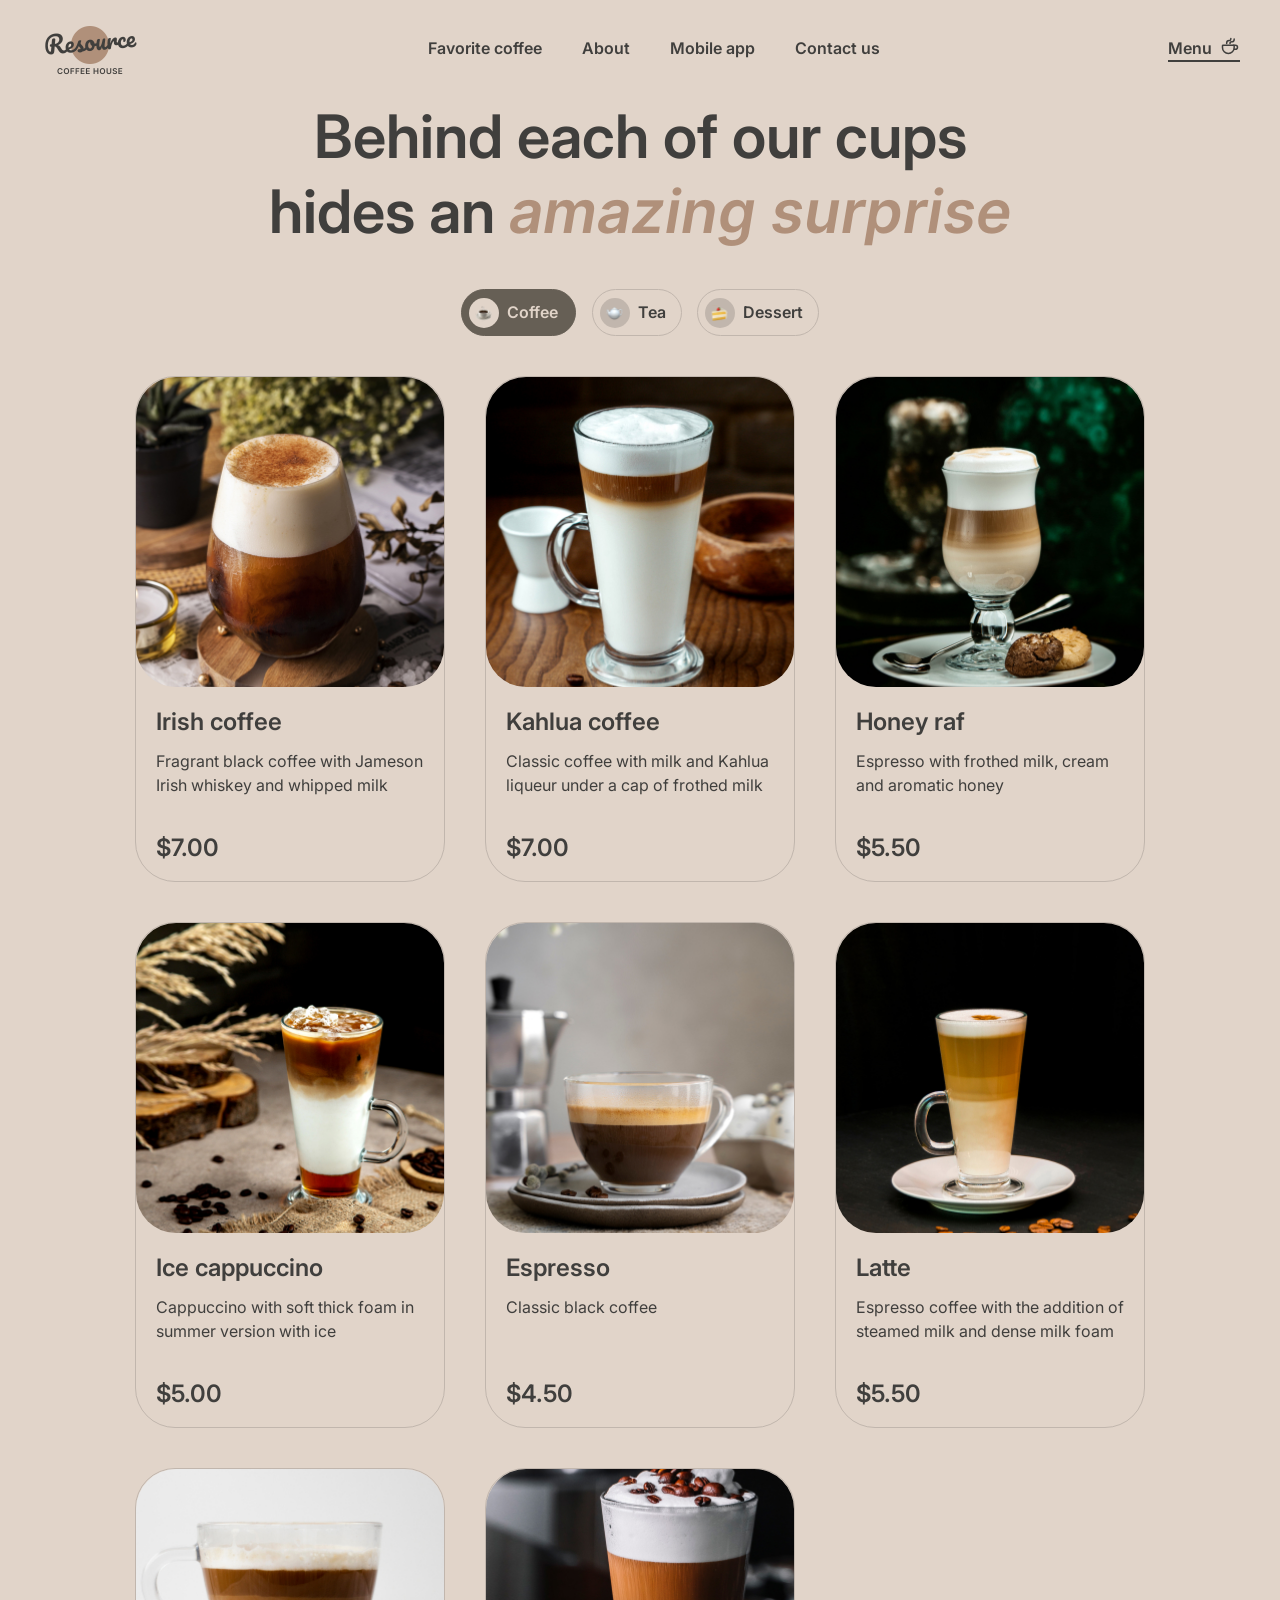
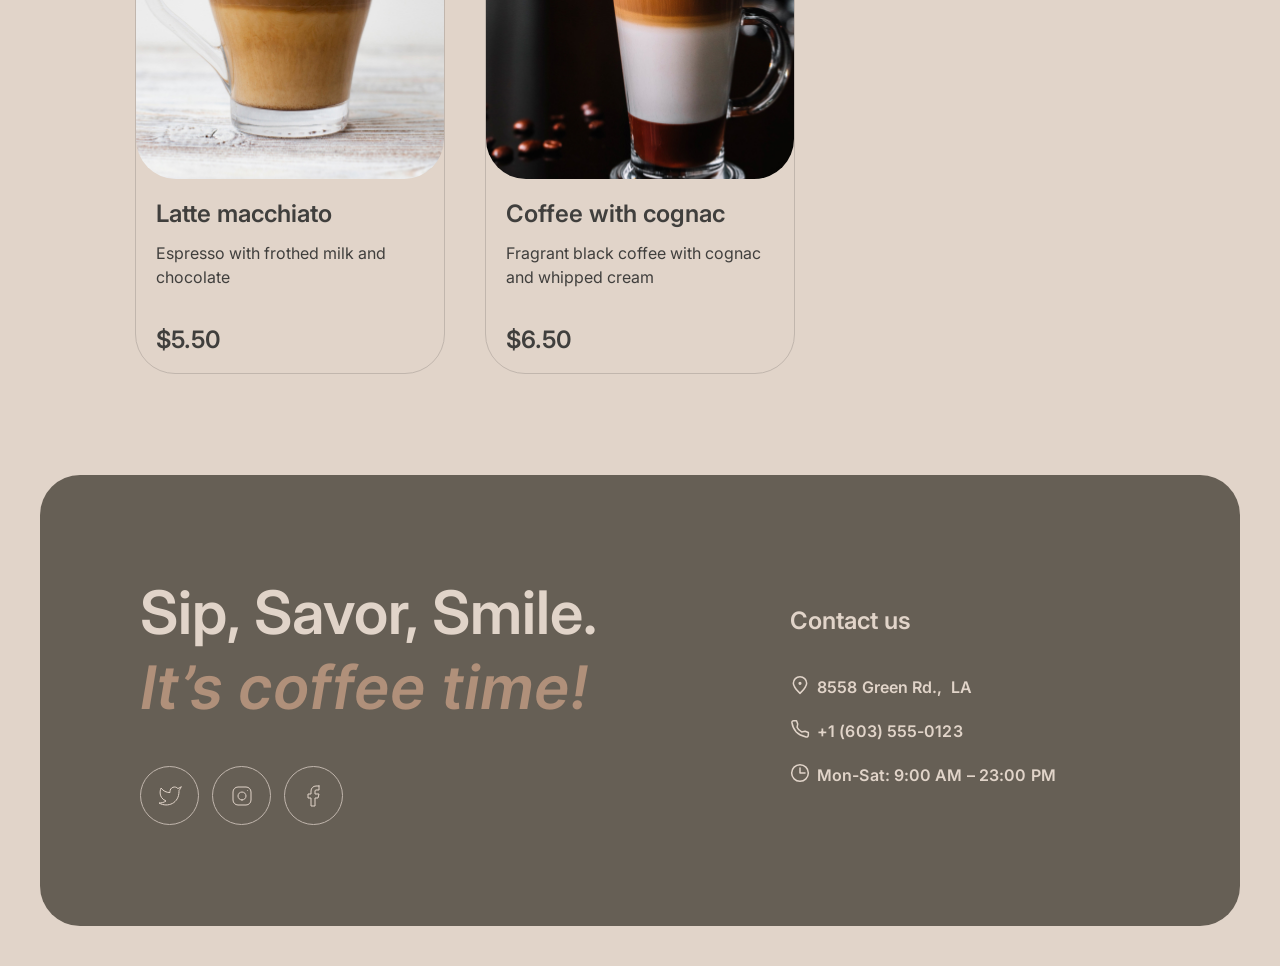
==== menu.html @ d4bdc52c "feat: product categories and modal js html and css" ====
<!DOCTYPE html>
<html lang="en">

<head>
    <meta charset="UTF-8">
    <meta name="viewport" content="width=device-width, initial-scale=1.0">
    <meta name="description" content="Browse our menu and find your favorite coffee drink!">
    <meta name="author" content="Xelen">
    <meta name="author" content="Kate">
    <title>Coffee House Menu</title>
    <link rel="stylesheet" href="css/style.css">
    <link rel="stylesheet" href="css/burger.css">
    <link rel="stylesheet" href="css/responsive.css">
	<link rel="stylesheet" href="css/modal.css">
    <link rel="stylesheet" href="css/normalize.css">
    <link rel="preconnect" href="https://fonts.googleapis.com">
    <link rel="preconnect" href="https://fonts.gstatic.com" crossorigin>
    <link href="https://fonts.googleapis.com/css2?family=Inter:wght@400;600&display=swap" rel="stylesheet">
    <link rel="icon" type="image/x-icon" href="img/favicon.ico">
</head>

<body id="menu-page">
    <div class="body-wrapper">
        <header>
            <div class="inner">
                <div id="logo" class=""><a href="index.html"><img src="img/logo.png" alt="Logo Coffee House"></a>
                </div>
                <div id="top-menu" class="">
                    <ul>
                        <li class="top-link"><a class="menu-btn" href="index.html#favorite-coffee">Favorite coffee</a>
                        </li>
                        <li class="top-link"><a class="menu-btn" href="index.html#about">About</a></li>
                        <li class="top-link"><a class="menu-btn" href="index.html#mobile-app">Mobile app</a></li>
                        <li class="top-link"><a class="menu-btn" href="#contacts">Contact us</a></li>
                    </ul>
                </div>
                <div class="menu-burger">
                    <div class="burger-btn">
                        <span></span>
                        <span></span>
                    </div>
                </div>
                <div id="menu-link" class="cofee-cup-text"><span class="menu-btn"><span
                            class="cup-text">Menu</span><span class="coffe-icon dmenu"><svg width="20" height="20"
                                viewBox="0 0 20 20" fill="none" xmlns="http://www.w3.org/2000/svg">
                                <path
                                    d="M14.167 9.76667V11.6667C14.167 14.8883 11.5553 17.5 8.33366 17.5C5.112 17.5 2.50033 14.8883 2.50033 11.6667V9.76667C2.50033 9.4353 2.76896 9.16667 3.10033 9.16667H13.567C13.8984 9.16667 14.167 9.4353 14.167 9.76667Z"
                                    stroke="#403F3D" stroke-width="1.5" stroke-linecap="round"
                                    stroke-linejoin="round" />
                                <path
                                    d="M10.0003 7.50008C10.0003 6.66675 10.5956 5.83341 11.786 5.83341V5.83341C13.101 5.83341 14.167 4.76743 14.167 3.45246V2.91675"
                                    stroke="#403F3D" stroke-width="1.5" stroke-linecap="round"
                                    stroke-linejoin="round" />
                                <path
                                    d="M6.66634 7.5V7.08333C6.66634 5.70262 7.78563 4.58333 9.16634 4.58333V4.58333C10.0868 4.58333 10.833 3.83714 10.833 2.91667V2.5"
                                    stroke="#403F3D" stroke-width="1.5" stroke-linecap="round"
                                    stroke-linejoin="round" />
                                <path
                                    d="M13.333 9.16675H15.4163C16.5669 9.16675 17.4997 10.0995 17.4997 11.2501C17.4997 12.4007 16.5669 13.3334 15.4163 13.3334H14.1663"
                                    stroke="#403F3D" stroke-width="1.5" stroke-linecap="round"
                                    stroke-linejoin="round" />
                            </svg></span><span class="coffe-icon mobmenu"><svg width="41" height="40"
                                viewBox="0 0 41 40" fill="none" xmlns="http://www.w3.org/2000/svg">
                                <path
                                    d="M28.8333 18.9333V25C28.8333 30.5228 24.3561 35 18.8332 35H15.4999C9.97707 35 5.49992 30.5228 5.49992 25V18.9333C5.49992 18.602 5.76855 18.3333 6.09992 18.3333H28.2333C28.5646 18.3333 28.8333 18.602 28.8333 18.9333Z"
                                    stroke="#403F3D" stroke-width="2" stroke-linecap="round" stroke-linejoin="round" />
                                <path
                                    d="M20.4999 15C20.4999 13.3334 21.6904 11.6667 24.0713 11.6667C24.5919 11.6667 25.2136 11.6667 25.8333 11.6667C27.4901 11.6667 28.8333 10.3236 28.8333 8.66671V5.83337"
                                    stroke="#403F3D" stroke-width="2" stroke-linecap="round" stroke-linejoin="round" />
                                <path
                                    d="M13.8334 15V12.1667C13.8334 10.5098 15.1766 9.16667 16.8334 9.16667H20.1667C21.2713 9.16667 22.1667 8.27124 22.1667 7.16667V5"
                                    stroke="#403F3D" stroke-width="2" stroke-linecap="round" stroke-linejoin="round" />
                                <path
                                    d="M27.1667 18.3334H31.3334C33.6346 18.3334 35.5001 20.1989 35.5001 22.5C35.5001 24.8012 33.6346 26.6667 31.3334 26.6667H28.8334"
                                    stroke="#403F3D" stroke-width="2" stroke-linecap="round" stroke-linejoin="round" />
                            </svg>
                        </span></span>
                </div>
            </div>
        </header>
        <main id="menu">
            <h1 class="menu-title">The Best Coffee in our Coffee Shop</h1>

            <h2 class="mobile">Behind each of our cups hides an <span class="accent">amazing surprise</span></h2>
            <div class="tabs-container">
                <ul class="menu-tabs">
                    <li class="tab coffe-tab active"><i></i>Coffee</li>
                    <li class="tab tea-tab btn"><i></i>Tea</li>
                    <li class="tab dessert-tab btn"><i></i>Dessert</li>
                </ul>
                <div class="products">
                    <div class="menu-block menu-block-coffee">
                    </div>
                    <div class="menu-block menu-block-tea">
                    </div>
                    <div class="menu-block menu-block-dessert">
                    </div>
                </div>

            </div>

        </main>
        <footer id="contacts">
            <div class="blocks">
                <h2 class="mobile">Sip, Savor, Smile. <span class="accent">It’s coffee time!</span></h2>
                <div class="social">
                    <ul>
                        <li class="twitter"><a href="" class="btn"><svg width="24" height="24" viewBox="0 0 24 24"
                                    fill="none" xmlns="http://www.w3.org/2000/svg">
                                    <path
                                        d="M23 3.01006C23 3.01006 20.9821 4.20217 19.86 4.54006C19.2577 3.84757 18.4573 3.35675 17.567 3.13398C16.6767 2.91122 15.7395 2.96725 14.8821 3.29451C14.0247 3.62177 13.2884 4.20446 12.773 4.96377C12.2575 5.72309 11.9877 6.62239 12 7.54006V8.54006C10.2426 8.58562 8.50127 8.19587 6.93101 7.4055C5.36074 6.61513 4.01032 5.44869 3 4.01006C3 4.01006 -1 13.0101 8 17.0101C5.94053 18.408 3.48716 19.109 1 19.0101C10 24.0101 21 19.0101 21 7.51006C20.9991 7.23151 20.9723 6.95365 20.92 6.68006C21.9406 5.67355 23 3.01006 23 3.01006Z"
                                        stroke="#E1D4C9" stroke-linecap="round" stroke-linejoin="round" />
                                </svg></a></li>
                        <li class="instagram"><a href="" class="btn"><svg width="24" height="24" viewBox="0 0 24 24"
                                    fill="none" xmlns="http://www.w3.org/2000/svg">
                                    <path
                                        d="M12 16C14.2091 16 16 14.2091 16 12C16 9.79086 14.2091 8 12 8C9.79086 8 8 9.79086 8 12C8 14.2091 9.79086 16 12 16Z"
                                        stroke="#E1D4C9" stroke-linecap="round" stroke-linejoin="round" />
                                    <path
                                        d="M3 16V8C3 5.23858 5.23858 3 8 3H16C18.7614 3 21 5.23858 21 8V16C21 18.7614 18.7614 21 16 21H8C5.23858 21 3 18.7614 3 16Z"
                                        stroke="#E1D4C9" />
                                    <path d="M17.5 6.51L17.51 6.49889" stroke="#E1D4C9" stroke-linecap="round"
                                        stroke-linejoin="round" />
                                </svg></a></li>
                        <li class="facebook"><a href="" class="btn"><svg width="24" height="24" viewBox="0 0 24 24"
                                    fill="none" xmlns="http://www.w3.org/2000/svg">
                                    <path
                                        d="M17 2H14C12.6739 2 11.4021 2.52678 10.4645 3.46447C9.52678 4.40215 9 5.67392 9 7V10H6V14H9V22H13V14H16L17 10H13V7C13 6.73478 13.1054 6.48043 13.2929 6.29289C13.4804 6.10536 13.7348 6 14 6H17V2Z"
                                        stroke="#E1D4C9" stroke-linecap="round" stroke-linejoin="round" />
                                </svg></a>
                        </li>
                    </ul>
                </div>
            </div>
            <div class="blocks">
                <div class="footer-contacts">
                    <h3>Contact us</h3>
                    <ul>
                        <li class="address link"><a href="https://maps.app.goo.gl/d4SdjFxcouyznKxZ7" target="_blank"
                                class="sliding-line"><svg width="20" height="20" viewBox="0 0 20 20" fill="none"
                                    xmlns="http://www.w3.org/2000/svg">
                                    <path
                                        d="M16.6663 8.33329C16.6663 12.0152 9.99967 18.3333 9.99967 18.3333C9.99967 18.3333 3.33301 12.0152 3.33301 8.33329C3.33301 4.65139 6.31778 1.66663 9.99967 1.66663C13.6816 1.66663 16.6663 4.65139 16.6663 8.33329Z"
                                        stroke="#E1D4C9" stroke-width="1.5" />
                                    <path
                                        d="M10.0003 9.16667C10.4606 9.16667 10.8337 8.79357 10.8337 8.33333C10.8337 7.8731 10.4606 7.5 10.0003 7.5C9.54009 7.5 9.16699 7.8731 9.16699 8.33333C9.16699 8.79357 9.54009 9.16667 10.0003 9.16667Z"
                                        fill="#E1D4C9" stroke="#E1D4C9" stroke-width="1.5" stroke-linecap="round"
                                        stroke-linejoin="round" />
                                </svg>8558 Green Rd., &nbsp;LA</a></li>
                        <li class="phone link"><a href="tel:+16035550123" class="sliding-line"><svg width="20"
                                    height="20" viewBox="0 0 20 20" fill="none" xmlns="http://www.w3.org/2000/svg">
                                    <path
                                        d="M15.0984 12.2516L11.6665 12.9166C9.34845 11.7531 7.91654 10.4166 7.08321 8.33329L7.72483 4.89154L6.51197 1.66663L3.72946 1.66663C2.60191 1.66663 1.71466 2.59958 1.90108 3.71161C2.29888 6.08454 3.37231 10.0391 6.24987 12.9166C9.27338 15.9401 13.5661 17.3318 16.1378 17.9288C17.299 18.1983 18.3332 17.2908 18.3332 16.0988L18.3332 13.4843L15.0984 12.2516Z"
                                        stroke="#E1D4C9" stroke-width="1.5" stroke-linecap="round"
                                        stroke-linejoin="round" />
                                </svg>+1 (603)
                                555-0123</a></li>
                        <li class="hours"><svg width="20" height="20" viewBox="0 0 20 20" fill="none"
                                xmlns="http://www.w3.org/2000/svg">
                                <g clip-path="url(#clip0_217_1736)">
                                    <path d="M10 5L10 10L15 10" stroke="#E1D4C9" stroke-width="1.5"
                                        stroke-linecap="round" stroke-linejoin="round" />
                                    <path
                                        d="M10.0003 18.3333C14.6027 18.3333 18.3337 14.6023 18.3337 9.99996C18.3337 5.39759 14.6027 1.66663 10.0003 1.66663C5.39795 1.66663 1.66699 5.39759 1.66699 9.99996C1.66699 14.6023 5.39795 18.3333 10.0003 18.3333Z"
                                        stroke="#E1D4C9" stroke-width="1.5" stroke-linecap="round"
                                        stroke-linejoin="round" />
                                </g>
                                <defs>
                                    <clipPath id="clip0_217_1736">
                                        <rect width="20" height="20" fill="white" />
                                    </clipPath>
                                </defs>
                            </svg>Mon-Sat: 9:00 AM – 23:00 PM</li>
                    </ul>
                </div>

            </div>
        </footer>
    </div>
	<div id="productModal" class="modal">
        <div class="modal-content">
        </div>
    </div>
    <script src="js/burger.js"></script>
	 <script src="js/products.js"></script>
    <script src="js/modal.js"></script>
</body>

</html>
---- css/style.css ----
@font-face {
    font-family: "Inter Italic";
    src: url("../fonts/inter_semi_bold_italic.ttf");
}

* {
    /* -webkit-tap-highlight-color: rgba(0, 0, 0, 0); */
    -webkit-box-sizing: border-box;
    -moz-box-sizing: border-box;
    box-sizing: border-box;
}

::-webkit-scrollbar {
    width: 0px;
    /* remove scrollbar space */
}

::-webkit-scrollbar-thumb {
    background: #ff0000;
}

::after,
::before {
    box-sizing: border-box;
}

img,
video,
canvas {
    overflow: hidden;
}

html {
    scroll-behavior: smooth;
}

html,
body {
    height: 100%;
}

body {
    display: block;
    font-family: 'Inter', sans-serif;
    background-color: #E1D4C9;
    color: #403F3D;
    line-height: 150%;
    font-weight: 400;
    margin: 0;
    font-size: 16px;
    min-width: 320px;
}

h1 {
    font-size: 72px;
    font-weight: 600;
    line-height: 105%;
}

h2 {
    font-size: 60px;
    font-weight: 600;
    line-height: 125%;
}

h3 {
    font-size: 24px;
    font-weight: 600;
    line-height: 125%;
}

h1,
h2,
h3 {
    margin: 0 0 40px 0;
    transition: all 0.5s;
}

p {
    transition: all 0.5s;
}

.accent {
    font-family: "Inter Italic";
    color: #B0907A;
    font-weight: 500;
}

.medium {
    font-size: 16px;
    font-weight: 400;
    line-height: 150%;
}

.caption {
    font-size: 10px;
    font-weight: 600;
    line-height: 140%;
}

button {
    cursor: pointer;
}

a,
button {
    font-size: 16px;
    font-weight: 600;
    line-height: 150%;
}

#menu .menu-tabs li {
    font-size: 16px;
    font-weight: 600;
    line-height: 150%;
}

#logo {
    top: -1px;
    position: relative;
    flex-basis: 100px;
}

#menu-link {
    flex-basis: 100px;
}

#top-menu ul>li {
    display: inline;
    padding: 10px 12px;
    margin: 0 12px 0 0;
}

#top-menu {
    flex: 1 0 0;
    text-align: center;
}

#menu-link.cofee-cup-text a,
#top-menu li a {
    padding-bottom: 2px;
}

.button-primary {
    display: inline-block;
    box-sizing: border-box;
    text-align: center;
    width: 200px;
    height: 64px;
    background-color: #E1D4C9;
    padding: 19px 15px 15px 15px;
    border: 1px solid #E1D4C9;
    border-radius: 100px;
    color: #403F3D;
    font-family: 'Inter', sans-serif;
    position: relative;
}

a {
    color: #403F3D;
    text-decoration: none;
}

.btn,
.btn:hover {
    transition: background 0.5s ease-in-out, border 0.5s ease-in-out, color 0.5s ease-in-out;
}

.button-google-play,
.button-app-store {
    width: 200px;
    height: 64px;
    background-color: transparent;
    border: 1px solid #665F55;
    border-radius: 100px;
    color: #403F3D;
    position: relative;
}

@media (hover: hover) {

    .button-google-play:hover,
    .button-app-store:hover {
        background-color: #665F55;
        color: #E1D4C9;
    }
}

.button-app-store span.text span.caption,
.button-google-play span.text span.caption {
    display: block;
    margin: 1px 0;
}

.button-app-store svg,
.button-google-play svg {
    position: absolute;
    left: 19px;
    top: 13px
}

.button-app-store .text {
    padding-left: 6px;
    display: inherit;
    text-align: left;
    margin: 0;
}

.button-google-play .text {
    padding-left: 22px;
    display: inherit;
    text-align: left;
    margin: 0;
}


#mobile-app button svg path {

    fill: #403F3D;
    transition: fill 0.5s ease, stroke 0.5s ease;
}

@media (hover: hover) {
    #mobile-app button:hover svg path {
        fill: #E1D4C9;
        transition: fill 0.5s ease, stroke 0.5s ease;
    }
}

header {
    padding: 15px 0 16px;
}

#logo img {
    width: 100px;
    position: relative;
    top: 6px;
}

.body-wrapper {
    display: flex;
    flex-direction: column;
    min-height: 100vh;
    width: 100%;
    max-width: 1440px;
    margin-right: auto;
    margin-left: auto;
    padding-left: 40px;
    padding-right: 40px;
    padding-bottom: 40px;
}

header .inner {
    display: -webkit-flex;
    display: flex;
    -webkit-flex-direction: row;
    flex-direction: row;
    align-items: center;
}

section {
    margin-bottom: 100px;
}

#enjoy {
    /* background-image: url('../img/img-hero1.jpg');
    background-repeat: no-repeat;
    background-size: cover;
    background-attachment: scroll;
    background-position: center; */
    border-radius: 40px;
    color: #E1D4C9;
    margin-top: 2.5px;
    width: 100%;
}

#enjoy .promo-text {
    padding: 102px 100px 101px 100px;
}

.video-block {
    position: relative;
}

#enjoy p {
    margin: 0 0 40px 0;
}

.enjoy-video {
    position: absolute;
    top: 0;
    left: 0;
    border-radius: 40px;
    width: 100%;
    height: 100%;
    object-fit: cover;
}

#enjoy .promo-text {
    max-width: 750px;
    z-index: 1;
    position: relative;
}

#favorite-coffee {
    text-align: center;
}

#favorite-coffee h3 {
    margin-bottom: 15px;
    margin-top: 3px;
}

#favorite-coffee .product {
    max-width: 480px;
    margin: 0 auto 40px;
}

#favorite-coffee .product img {
    max-width: 480px;
    margin-bottom: 12px;
}

#favorite-coffee .product .text {
    margin-bottom: 17px;
}

#favorite-coffee .slider {
    position: relative;
}

#favorite-coffee .slider img,
#mobile-app img {
    width: 100%;
}

.nav-next,
.nav-prev {
    display: flex;
    top: 46.7%;
    transform: translateY(-50%);
    position: absolute;
    transition: background 0.6s ease-in-out, border 0.6s ease-in-out;
    cursor: pointer;
    align-items: center;
    justify-content: center;
    background: transparent;
    border: 1px solid #665F55;
    border-radius: 100px;
    width: 60px;
    height: 60px;
}

.nav-next {
    left: auto;
    right: 3px;
}

.nav-prev {
    left: 3px;
    right: auto;
}

@media (hover: hover) {

    .nav-next:hover,
    .nav-prev:hover {
        background: #665F55;
        border: 1px solid #665F55;
        transition: background 0.6s ease-in-out, border 0.6s ease-in-out;
    }
}

.nav-next svg path,
.nav-prev svg path {
    stroke: #403F3D;
    transition: stroke 0.5s ease;
}

@media (hover: hover) {

    .nav-next:hover svg path,
    .nav-prev:hover svg path {
        stroke: #E1D4C9;
        transition: stroke 0.5s ease;
    }
}

.progress-bar-items {
    display: flex;
    flex-direction: row;
    justify-content: center;
}

.bar-item {
    background: #C1B6AD;
    width: 40px;
    height: 4px;
    margin: 0 6px;
    border-radius: 100px;
}

.bar-item.active {
    background: #665F55;
}

#about {
    margin-bottom: 99px;
}

#about .gallery {
    display: grid;
    grid-template-columns: 1fr 1fr;
    grid-column-gap: 40px;
    grid-row-gap: 40px;
    grid-template-rows: 430px auto 430px;
    height: 1060px;
    top: -1px;
    position: relative;
}

#about .gallery .image-box {
    overflow: hidden;
    border-radius: 20px;
}

#about .gallery .image-box.image1 {
    grid-column: 1;
    grid-row: 1/3;
}

#about .gallery .image-box.image2 {
    grid-column: 2;
    grid-row: 1;
}

#about .gallery .image-box.image3 {
    grid-column: 2;
    grid-row: 2/4;
}

#about .gallery .image-box img {
    width: 100%;
    height: 100%;
    object-fit: cover;
    transition: transform 0.8s ease;
    transform: scale(1.1);
}

@media (hover: hover) {
    #about .gallery .image-box:hover img {
        transform: scale(1);
    }
}

#mobile-app {
    display: flex;
    flex-wrap: wrap;
    flex-direction: row;
    margin-bottom: 93.5px;
}

#mobile-app img {
    max-width: 630px;
}

#mobile-app p {
    margin: 0 0 40px 0;
    line-height: 24px;
}

#mobile-app>div:nth-child(1) {
    padding-top: 144px;
}

#mobile-app .blocks {
    width: 50%;
}

#mobile-app>div:nth-child(2) {
    text-align: right;
}

#mobile-app .promo-text {
    max-width: 630px;
}

#mobile-app button {
    margin-right: 15px;
    padding: 0;
}

#contacts {
    background-color: #665F55;
    color: #E1D4C9;
    border-radius: 40px;
    padding: 100px 100px 101px;
    display: flex;
    flex-wrap: wrap;
    flex-direction: row;
    align-items: start;
}

#contacts .blocks {
    width: 50%;
    padding-right: 40px;
}

#contacts .footer-contacts a {
    color: #E1D4C9;
}

#contacts .footer-contacts li {
    font-size: 16px;
    font-weight: 600;
    line-height: 150%;
}

footer .social ul {
    list-style: none;
    padding: 0;
    margin: 0;
}

footer .social li svg path {
    stroke: #E1D4C9;
    transition: stroke 0.5s ease;
}

@media (hover: hover) {
    footer .social li:hover svg path {
        stroke: #403F3D;
        transition: stroke 0.5s ease;
    }
}

footer .social li svg {
    top: 17px;
    position: relative;
}

footer .footer-contacts ul {
    list-style: none;
    padding: 0;
    margin: 0;
}

footer .social ul li {
    display: inline-block;
    margin-right: 9px;
}

footer .social ul li a {
    border: 1px solid #C1B6AD;
    border-radius: 100%;
    text-align: center;
    display: block;
    width: 59px;
    height: 59px;
    transition: background 0.5s ease-in-out, border 0.5s ease-in-out;
}

@media (hover: hover) {
    footer .social ul li a:hover {
        background-color: #E1D4C9;
        border: 1px solid #E1D4C9;
        transition: background 0.5s ease-in-out, border 0.5s ease-in-out;
    }
}

#contacts>div:nth-child(2) {
    padding: 31px 0 0 50px;
}

#contacts h3 {
    margin-bottom: 37px;
}

footer .footer-contacts ul li {
    margin-bottom: 18px;
    letter-spacing: 0.1px;
}

footer .footer-contacts ul li i {
    margin-right: 7px;
}

#contacts>div:nth-child(2)>div>ul>li.phone.link.btn {
    margin-bottom: 18px;
}

footer .footer-contacts ul li svg {
    top: 2px;
    position: relative;
    margin-right: 7px;
}

#contacts>div:nth-child(1)>h2 {
    margin: 0 0 40.5px 0;
}

#menu .menu-block {
    display: flex;
    flex-wrap: wrap;
    margin: 0 -20px;
}

#menu .menu-block .item {
    padding: 20px;
    box-sizing: border-box;
    max-width: 350px;
    height: 546px;
    display: flex;
}

#menu .menu-block .item .image img {
    width: 100%;
    height: 100%;
    object-fit: cover;
    transition: transform 0.8s ease;
    transform: scale(1.1);
}

@media (hover: hover) {
    #menu .menu-block .item .product-thumb:hover .image img {
        transform: scale(1);
    }
}

#menu .menu-block .item .image {
    overflow: hidden;
    border-radius: 40px;
    height: 310px;
}

#menu .menu-block .item .img-caption {
    padding: 20px 20px 18px 20px;
    display: flex;
    flex-direction: column;
    flex-grow: 1;
}

#menu .menu-block .item .product-thumb {
    border: 1px solid #C1B6AD;
    border-radius: 40px;
    display: flex;
    flex-direction: column;
}

#menu .menu-block .item .product-thumb .name h3,
#menu .menu-block .item .product-thumb .description {
    margin-bottom: 12px;
}

#menu .menu-block .item .product-thumb .price h3 {
    margin-bottom: 0;
}

#menu .menu-block .item .product-thumb .price {
    align-items: flex-end;
    flex: 1 0 auto;
    display: flex;
}

#menu {
    margin-bottom: 81px;
}

#menu h2 {
    max-width: 800px;
    margin: 2px auto 40px;
    text-align: center;
}

#menu .menu-tabs {
    display: flex;
    flex-wrap: wrap;
    justify-content: center;
    margin-bottom: 20px;
    padding: 1px 0 0 10px
}

#menu .menu-tabs {
    padding: 0 0 0 15px;
}

#menu .menu-tabs li i::before {
    display: inline-block;
    content: '';
    top: 5px;
    position: relative;
    width: 30px;
    height: 20px;
}

#menu .menu-tabs .coffe-tab i::before {
    background: url(../icons/coffee.svg) center no-repeat;
}

#menu .menu-tabs .tea-tab i::before {
    background: url(../icons/tea.svg) center no-repeat;
}

#menu .menu-tabs .dessert-tab i::before {
    background: url(../icons/dessert.svg) center no-repeat;
}

header .menu-btn {
    position: relative;
}

header .menu-btn::after {
    position: absolute;
    content: '';
    left: 0;
    bottom: -3px;
    display: block;
    width: 100%;
    height: 2px;
    background: #403F3D;
}

header .menu-btn::after {
    width: 0;
    transition: 0.5s;
    left: 50%;
    transform: translateX(-50%);
}

@media (hover: hover) {
    header .menu-btn:hover:after {
        width: 100%;
    }
}

#menu-link.cofee-cup-text {
    position: relative;
    font-size: 16px;
    font-weight: 600;
    line-height: 150%;
    text-align: right;
}

.footer-contacts .link .sliding-line {
    position: relative;
}

.footer-contacts .link .sliding-line::after {
    position: absolute;
    content: '';
    left: 0;
    bottom: -5px;
    display: block;
    width: 100%;
    height: 2px;
    background: #E1D4C9;
}

.footer-contacts .link .sliding-line::after {
    width: 0;
    transition: 0.3s;
    left: 50%;
    transform: translateX(-50%);
}

@media (hover: hover) {
    .footer-contacts .link .sliding-line:hover:after {
        width: 100%;
    }
}

h1.menu-title {
    position: absolute;
    width: 1px;
    height: 1px;
    margin: -1px;
    border: 0;
    padding: 0;
    overflow: hidden;
}

#menu .menu-tabs li {
    padding: 8px 15px 7px 7px;
    margin: 0 15px 0 0;
    border: 1px solid #C1B6AD;
    background: transparent;
    border-radius: 40px;
    display: inline-block;
    transition: background 0.6s ease-in-out, color 0.6s ease-in-out;
}

@media (hover: hover) {

    #menu .menu-tabs li:hover {
        background: #665F55;
        color: #E1D4C9;
        border: 1px solid #665F55;
        transition: background 0.6s ease-in-out, border 0.6s ease-in-out, color 0.6s ease-in-out;
    }
}

#menu .menu-tabs li.active {
    background: #665F55;
    color: #E1D4C9;
    border: 1px solid #665F55;
    transition: background 0.6s ease-in-out, border 0.6s ease-in-out, color 0.6s ease-in-out;
}

#menu .menu-tabs li i {
    width: 30px;
    height: 30px;
    display: inline-block;
    border-radius: 100px;
    background: #C1B6AD;
    margin-right: 8px;
    transition: background 0.6s ease-in-out;
}

#menu .menu-tabs li.coffe-tab {
    font-size: 16px;
    font-weight: 600;
    line-height: 150%;
    left: -1px;
    position: relative;
    padding: 8px 17px 7px 7px;
}

#menu .menu-tabs li.active i {
    background: #E1D4C9;
    position: relative;
    transition: background 0.6s ease-in-out;

}

@media (hover: hover) {
    #menu .menu-tabs li:hover i {
        background: #E1D4C9;
        position: relative;
        transition: background 0.6s ease-in-out;
    }
}

#menu-link .cup-text {
    top: -1px;
    position: relative;
}

#menu-link .coffe-icon {
    position: relative;
    top: 1px;
    margin-left: 8px;
}


.button-primary .coffe-icon {
    display: inline-block;
    opacity: 0;
    position: absolute;
    top: 21px;
    right: 58px;
    transform: translateY(-50% + 2px);
    transition: opacity 0.6s ease;
    margin-left: 8px;
}

@media (hover: hover) {
    .button-primary:hover .coffe-icon {
        opacity: 1;
        transition-delay: 0.1s;
    }
}

.button-primary .text-menu {
    display: inline-block;
    transition: transform 0.6s ease;
}

.button-primary:hover .text-menu {
    transform: translateX(-10px);
}

#menu .menu-block .item .product-thumb {
    cursor: pointer;
}

.menu-tabs .tab {
    cursor: pointer;
}

.menu-tabs .tab.active {
    cursor: default;
}

#menu-page #menu-link .menu-btn::after {
    width: 100%;
}

#menu-page #menu-link .menu-btn {
    text-align: right;
    cursor: default;
}

.progress-bar .bar-item.active {
    cursor: default;
}

#menu-link {
    text-align: right;
}
---- css/burger.css ----
@media screen and (max-width: 768px) {
    #top-menu {
        opacity: 0;
        transition: opacity 0.5s ease-in-out;
    }

    #top-menu.topmenu-active {
        opacity: 1;
    }

    #top-menu {
        position: fixed;
        display: flex;
        flex-direction: column;
        top: 90px;
        left: 100%;
        width: 50%;
        height: 100vh;
        padding: 20px 15px;
        background-color: #E1D4C9;
        transition: .6s all;
        z-index: 5;
    }

    #top-menu.topmenu-active {
        left: 0;
        width: 100%;
    }

    #top-menu>ul {
        position: relative;
        top: 0;
        display: flex;
        flex-direction: column;
        justify-content: center;
        align-items: center;
    }

    #top-menu.topmenu-active #menu-link {
        display: inherit;
        justify-content: center;
        flex-basis: auto;
    }

    #top-menu.topmenu-active #menu-link .cup-text {
        font-size: 32px;
        font-weight: 600;
        line-height: 125%;
        left: 1px;
    }

    #top-menu ul {
        padding: 25px 0 26px 12px;
    }

    #top-menu.topmenu-active #menu-link .coffe-icon {
        top: 7px;
        margin-left: 13px;
    }

    #top-menu.topmenu-active ul>li {
        margin: 0 12px 40px 0;
    }

    .burger-btn span {
        transition: .5s all;
    }

    .burger-active .burger-btn span:nth-child(1),
    .burger-active .burger-btn span:nth-child(2) {
        margin-bottom: -2px;
    }

    .burger-active span:nth-child(1) {
        transform: translateY(5px) rotate(-45deg);
        transition: .5s all;
        height: 2px
    }

    .burger-active span:nth-child(2) {
        transform: translateY(5px) rotate(45deg);
        transition: .5s all;
        height: 2px
    }
}
---- css/responsive.css ----
@media screen and (min-width: 380px) and (max-width: 760px) {
    h1.mobile {
        font-size: clamp(42px, 8vw, 72px);
    }

    h2.mobile {
        font-size: clamp(32px, 8vw, 60px);
    }
}

@media screen and (max-width: 800px) {
    #enjoy .promo-text {
        padding: 100px 60px 100px 60px;
    }
}

@media screen and (max-width: 720px) {
    #enjoy .promo-text {
        padding: 100px 40px 100px 40px;
    }
}

@media screen and (max-width: 650px) {
    #enjoy .promo-text {
        padding: 100px 30px 100px 30px;
    }

    h1.mobile {
        line-height: 115%;
    }
}

@media screen and (max-width: 570px) {
    #enjoy .promo-text {
        padding: 80px 25px 80px 25px;
    }

    .nav-prev,
    .nav-next {
        display: none;
    }
}

@media screen and (max-width: 490px) {
    #enjoy .promo-text {
        padding: 60px 16px 60px 16px;
    }
}

@media screen and (max-width: 379px) {
    h1.mobile {
        font-size: clamp(30px, 11vw, 42px);
    }

    h2.mobile {
        font-size: clamp(26px, 11vw, 32px);
    }
}


@media screen and (max-width: 800px) {

    #menu .menu-tabs li.coffe-tab {
        padding: 8px 16px 7px 7px;
    }

    #contacts>div:nth-child(1)>h2 {
        margin: 0 0 40px 0;
    }

    #enjoy h1 {
        margin: 0 0 42px 0;
    }

    .nav-prev {
        left: 0px;
    }

    .nav-next {
        right: 0px;
    }

    #mobile-app .promo-text {
        max-width: 100%;
    }

    #mobile-app .blocks {
        width: 100%;
    }

}

@media (hover: hover) {
    .refresh-icon:hover svg path {
        stroke: #E1D4C9;
        transition: background 0.5s ease-in-out, border 0.5s ease-in-out, color 0.5s ease-in-out;
    }

    .refresh-icon:hover {
        background-color: #665F55;
        transition: background 0.5s ease-in-out, border 0.5s ease-in-out, color 0.5s ease-in-out;
    }
}

@media (hover: none) {
    #enjoy .button-primary .coffe-icon {
        opacity: 1;
        right: 63px
    }

    #enjoy .button-primary .text-menu {
        position: relative;
        right: 14px;
    }

    .button-primary .text-menu {
        transition: none;
    }

    .button-primary:hover .text-menu {
        transform: none;
    }
}

@media screen and (max-width: 768px) {
    #about .gallery .image-box img {
        transform: scale(1.055);
    }

    .coffe-icon.dmenu {
        display: none;
    }

    .burger-link {
        font-size: 32px;
        font-weight: 600;
        line-height: 125%;
    }

    #about .gallery {
        display: grid;
        grid-template-columns: repeat(1, 1fr);
        grid-template-rows: 590px 590px;
        grid-column-gap: 0px;
        grid-row-gap: 40px;
        height: auto;
        position: relative;
    }

    #about .gallery .image-box.image1 {
        grid-column: 1;
        grid-row: 1/2;
    }

    #about .gallery .image-box.image2 {
        display: none;
    }

    #about .gallery .image-box.image3 {
        grid-column: 1;
        grid-row: 2/3;
    }

    #about .gallery .image-box.image4 {

        display: none;
    }

    #menu .menu-block {
        margin: 0 -6px;
    }

    #menu .menu-block .item.mobile-none {
        display: none;
    }


    #menu-link {
        display: none;
    }

    .menu-burger {
        transition: background 0.5s ease-in-out, border 0.5s ease-in-out;
    }

    .menu-burger span {
        display: block;
        height: 1.6px;
        border-radius: 10px;
        width: 100%;
        background-color: #403F3D;
        transition: .5s all;
    }

    .burger-btn>span:nth-child(1) {
        margin-bottom: 6px;
    }

    .menu-burger {
        display: flex;
        width: 44px;
        height: 44px;
        border: 1px solid #665F55;
        border-radius: 50px;
        cursor: pointer;
        position: relative;
        top: 2px;
    }

    .burger-btn {
        margin: auto;
        width: 18px;
        display: block;
        position: absolute;
        top: 39%;
        left: 30%;
    }

    header .inner {
        justify-content: space-between;
    }

}

@media screen and (min-width: 769px) {

    .refresh,
    .coffe-icon.mobmenu {
        display: none;
    }

}

@media screen and (max-width: 1300px) {

    .refresh-icon {
        width: 60px;
        height: 60px;
        display: block;
        margin: 20px auto 19px;
        border: 1px solid #665F55;
        border-radius: 50px;
        cursor: pointer;
    }

    .refresh-icon svg {
        margin: auto;
        display: block;
        position: relative;
    }

    .refresh {
        margin: 20px 0 19px;
        width: 100%;
        justify-content: center;
    }
}

@media screen and (min-width: 769px) {

    .menu-hamburger {
        display: none;
    }
}

@media screen and (min-width: 769px) and (max-width: 1199px) {
    #mobile-app>div:nth-child(1) {
        display: flex;
        align-items: center;
        justify-content: center;
        display: flex;
    }

    #mobile-app .promo-text {
        text-align: center;
    }
}

@media screen and (min-width: 1200px) and (max-width: 1300px) {
    #mobile-app>div:nth-child(2)>img:nth-child(1) {
        width: 85%;
    }

    #mobile-app>div:nth-child(1) {
        padding-top: 87px;
    }
}

@media screen and (max-width: 1200px) {
    #mobile-app .blocks {
        width: 100%;
    }

    #mobile-app>div:nth-child(2) {
        text-align: center;
    }

    #mobile-app>div:nth-child(1) {
        padding-top: 0;
        padding-bottom: 100px;
    }
}


@media screen and (min-width: 1100px) and (max-width: 1350px) {
    #contacts>div:nth-child(1) {
        width: 65%;
    }

    #contacts>div:nth-child(2) {
        width: 35%;
        padding: 31px 0 0 0px;
    }

    #contacts>div:nth-child(1)>h2 {
        max-width: 500px;
    }
}

@media screen and (max-width: 1100px) {
    #contacts .blocks {
        width: 100%;
    }

    #contacts>div:nth-child(2) {
        padding: 102px 0 0 0px;
    }

    #contacts>div:nth-child(1)>h2 {
        max-width: 500px;
    }

    #contacts {
        padding: 100px 60px 86px;
    }
}

@media screen and (min-width: 769px) and (max-width: 900px) {

    #top-menu>ul>li>a,
    #menu-link .cup-text {
        font-size: 15px;
    }

    #top-menu ul>li {
        margin: 0 10px 0 0;
        padding: 10px;
    }
}

@media screen and (max-width: 530px) {
    .body-wrapper {
        padding-left: 16px;
        padding-right: 16px;
        padding-bottom: 40px;
    }

    #mobile-app button {
        margin-right: 8px;
        margin-bottom: 20px;
    }

    #enjoy p {
        margin: 0 0 38px 0;
    }

    #mobile-app>div:nth-child(1) {
        padding-top: 0;
        padding-bottom: 20px;
    }

    #contacts {
        padding: 61px 30px 46px;
    }

    #contacts .blocks {
        padding-right: 0;
    }

    #contacts>div:nth-child(2) {
        padding: 41px 0 0 0px;
    }

    #about .gallery .image-box img {
        transform: scale(1.23);
    }

    #menu .menu-tabs {
        padding: 0;
    }

    #menu .menu-tabs li {
        margin: 0 8px 0 0;
    }

    #menu>div>ul>li.tab.dessert-tab.btn {
        margin: 0;
    }

    #menu .menu-block {
        margin: 0 -1px;
    }

    #menu .menu-block .item .img-caption {
        padding: 20px 20px 20px 18px;
    }

    #menu .menu-block .item .product-thumb .name h3,
    #menu .menu-block .item .product-thumb .description {
        margin-bottom: 11px;
    }

    #menu .menu-block .item .product-thumb .price {
        top: 2px;
        position: relative;
    }

    #menu .menu-block .item .image img {
        transform: scale(1.09);
    }

    #menu h2 {
        margin: 4px auto 38px;
    }
}

@media screen and (max-width: 380px) {
    #contacts {
        padding: 61px 16px 46px;
    }
}

@media screen and (max-width: 378px) {
    #menu .menu-tabs li {
        margin: 0 5px 0 0;
    }

    #menu .menu-tabs {
        padding: 0;
        margin: 0 -10px 20px;
    }
}

@media screen and (max-width: 350px) {
    #menu .menu-tabs li {
        margin-bottom: 10px;
    }
}

@media screen and (max-width: 1439px) {
    .products {
        display: flex;
        justify-content: center;
    }

    .menu-block {
        max-width: 1050px;
    }
}

@media screen and (max-width: 1089px) {
    .menu-block {
        max-width: 700px;
    }
}

@media screen and (max-width: 767px) {
    .menu-block {
        max-width: 350px;
    }
}
---- css/modal.css ----
body.modal-open {
    overflow: hidden;
}

.modal {
    display: none;
    position: fixed;
    top: 0;
    left: 0;
    width: 100%;
    height: 100%;
    background-color: rgba(64, 63, 61, 0.8);
}

.modal-content {
    position: absolute;
    top: 50%;
    left: 50%;
    transform: translate(-50%, -50%);
    background-color: #fefefe;
    padding: 20px;
    max-width: 600px;
    width: 100%;
    box-shadow: 0 4px 8px rgba(0, 0, 0, 0.1);
}

.img-caption .additives,
.img-caption .sizes {
    display: none;
}

/* TABS */
@media screen and (min-width: 769px) {
    #menu .menu-block .item.ref {
        opacity: 1;
    }

    .menu-block .refresh-icon {
        display: none !important;
    }

}

@media screen and (max-width: 768px) {
    #menu .menu-block .item.ref.hidden {
        display: none;
        max-height: 0;
        opacity: 0;
        /* animation: fadeOut 1s ease-in-out; */
    }

    .item.ref {
        overflow: hidden;
        max-height: none;
        height: auto;
        opacity: 1;
        animation: fadeInOutTabs 1s ease-in-out;
    }


    /* Анимация выезда */
    /* @keyframes fadeInOut {
        from {
            max-height: 0;
            opacity: 0;
        }

        to {
            max-height: 546px;
            opacity: 1;
        }
    }

    @keyframes fadeOut {
        from {
            max-height: 546px;
            opacity: 1;
        }

        to {
            max-height: 0;
            opacity: 0;
        }
    }
} */
}

/* .menu-block {
    display: flex;
    flex-wrap: wrap;
    justify-content: space-between;
} */

@keyframes fadeInOutTabs {
    from {
        opacity: 0;
    }

    to {
        opacity: 1;
    }
}

.menu-block>div {
    animation: fadeInOutTabs 0.5s ease-in-out;
}
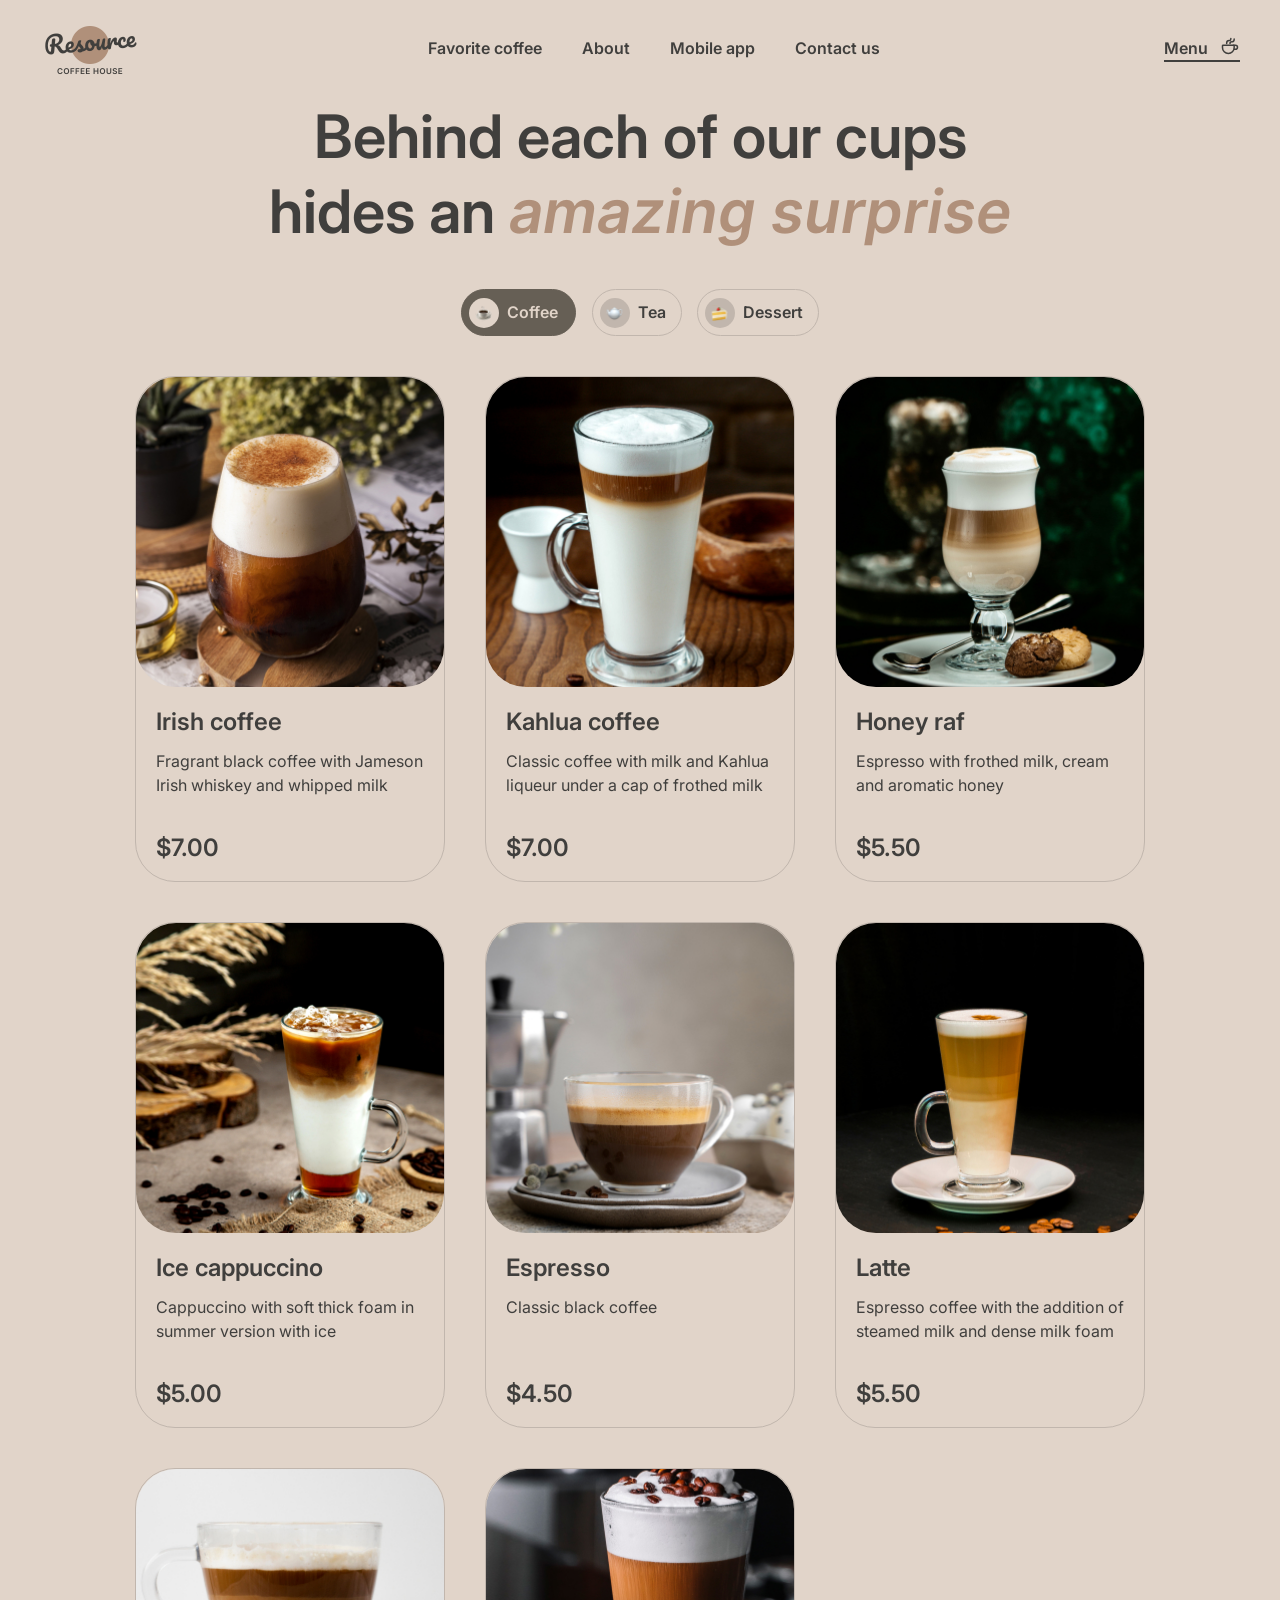
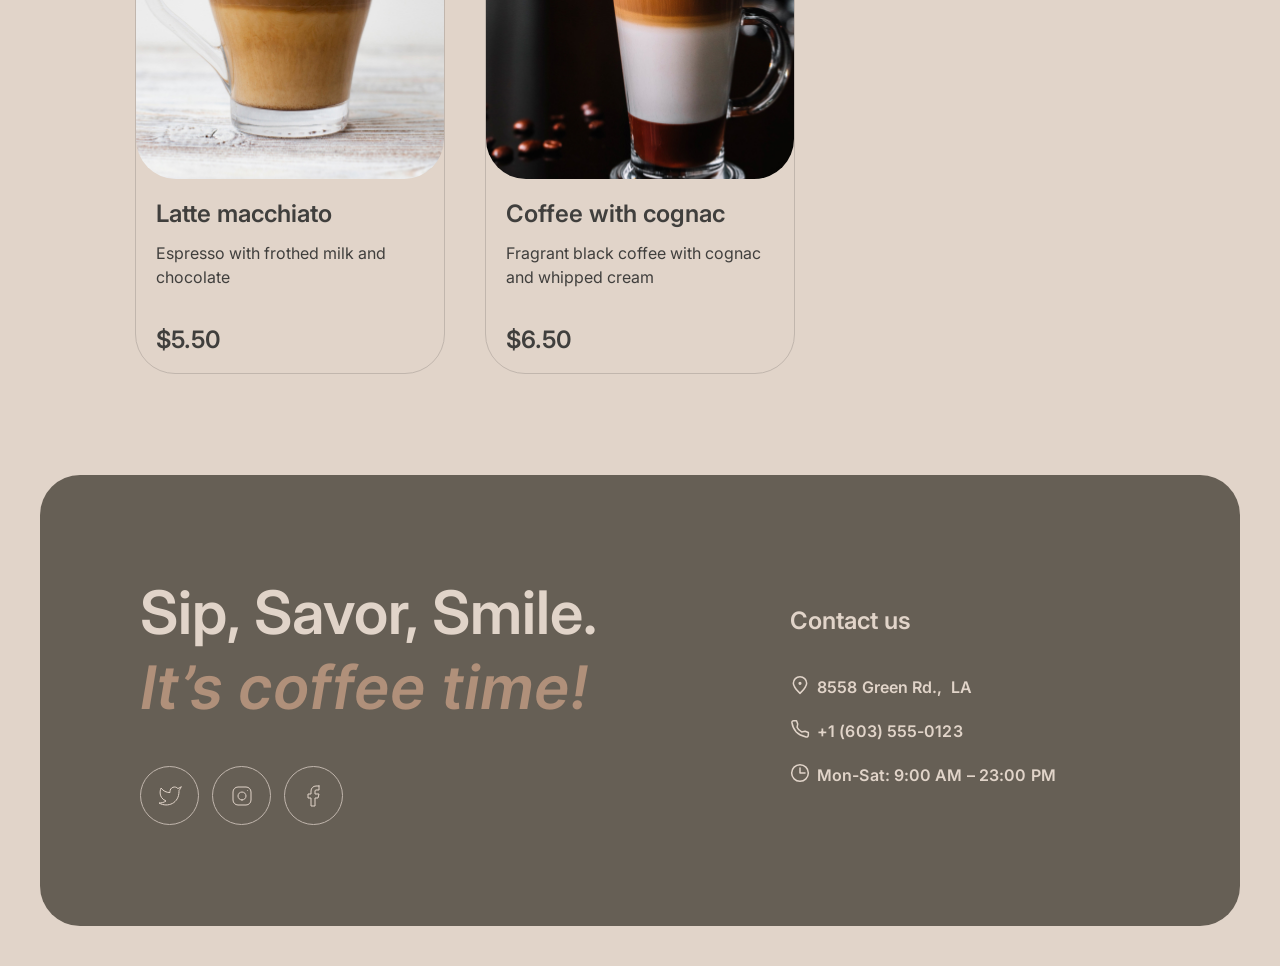
==== commit 5eab7bc0: "feat: burger menu css" ====
--- a/menu.html
+++ b/menu.html
@@ -11,7 +11,7 @@
     <link rel="stylesheet" href="css/style.css">
     <link rel="stylesheet" href="css/burger.css">
     <link rel="stylesheet" href="css/responsive.css">
-	<link rel="stylesheet" href="css/modal.css">
+    <link rel="stylesheet" href="css/modal.css">
     <link rel="stylesheet" href="css/normalize.css">
     <link rel="preconnect" href="https://fonts.googleapis.com">
     <link rel="preconnect" href="https://fonts.gstatic.com" crossorigin>
@@ -32,49 +32,61 @@
                         <li class="top-link"><a class="menu-btn" href="index.html#about">About</a></li>
                         <li class="top-link"><a class="menu-btn" href="index.html#mobile-app">Mobile app</a></li>
                         <li class="top-link"><a class="menu-btn" href="#contacts">Contact us</a></li>
+                        <li class="top-link menu-btn mlink"><span class="cup-text">Menu</span><span
+                                class="coffe-icon"><svg width="41" height="40" viewBox="0 0 41 40" fill="none"
+                                    xmlns="http://www.w3.org/2000/svg">
+                                    <path
+                                        d="M28.8333 18.9333V25C28.8333 30.5228 24.3561 35 18.8332 35H15.4999C9.97707 35 5.49992 30.5228 5.49992 25V18.9333C5.49992 18.602 5.76855 18.3333 6.09992 18.3333H28.2333C28.5646 18.3333 28.8333 18.602 28.8333 18.9333Z"
+                                        stroke="#403F3D" stroke-width="2" stroke-linecap="round"
+                                        stroke-linejoin="round" />
+                                    <path
+                                        d="M20.4999 15C20.4999 13.3334 21.6904 11.6667 24.0713 11.6667C24.5919 11.6667 25.2136 11.6667 25.8333 11.6667C27.4901 11.6667 28.8333 10.3236 28.8333 8.66671V5.83337"
+                                        stroke="#403F3D" stroke-width="2" stroke-linecap="round"
+                                        stroke-linejoin="round" />
+                                    <path
+                                        d="M13.8334 15V12.1667C13.8334 10.5098 15.1766 9.16667 16.8334 9.16667H20.1667C21.2713 9.16667 22.1667 8.27124 22.1667 7.16667V5"
+                                        stroke="#403F3D" stroke-width="2" stroke-linecap="round"
+                                        stroke-linejoin="round" />
+                                    <path
+                                        d="M27.1667 18.3334H31.3334C33.6346 18.3334 35.5001 20.1989 35.5001 22.5C35.5001 24.8012 33.6346 26.6667 31.3334 26.6667H28.8334"
+                                        stroke="#403F3D" stroke-width="2" stroke-linecap="round"
+                                        stroke-linejoin="round" />
+                                </svg>
+                            </span>
+                        </li>
                     </ul>
+                </div>
+
+                <div id="menu-link" class="cofee-cup-text"><span class="menu-btn">
+                        <span class="cup-text">Menu</span>
+                        <span class="coffe-icon dmenu">
+                            <svg width="20" height="20" viewBox="0 0 20 20" fill="none"
+                                xmlns="http://www.w3.org/2000/svg">
+                                <path
+                                    d="M14.167 9.76667V11.6667C14.167 14.8883 11.5553 17.5 8.33366 17.5C5.112 17.5 2.50033 14.8883 2.50033 11.6667V9.76667C2.50033 9.4353 2.76896 9.16667 3.10033 9.16667H13.567C13.8984 9.16667 14.167 9.4353 14.167 9.76667Z"
+                                    stroke="#403F3D" stroke-width="1.5" stroke-linecap="round"
+                                    stroke-linejoin="round" />
+                                <path
+                                    d="M10.0003 7.50008C10.0003 6.66675 10.5956 5.83341 11.786 5.83341V5.83341C13.101 5.83341 14.167 4.76743 14.167 3.45246V2.91675"
+                                    stroke="#403F3D" stroke-width="1.5" stroke-linecap="round"
+                                    stroke-linejoin="round" />
+                                <path
+                                    d="M6.66634 7.5V7.08333C6.66634 5.70262 7.78563 4.58333 9.16634 4.58333V4.58333C10.0868 4.58333 10.833 3.83714 10.833 2.91667V2.5"
+                                    stroke="#403F3D" stroke-width="1.5" stroke-linecap="round"
+                                    stroke-linejoin="round" />
+                                <path
+                                    d="M13.333 9.16675H15.4163C16.5669 9.16675 17.4997 10.0995 17.4997 11.2501C17.4997 12.4007 16.5669 13.3334 15.4163 13.3334H14.1663"
+                                    stroke="#403F3D" stroke-width="1.5" stroke-linecap="round"
+                                    stroke-linejoin="round" />
+                            </svg>
+                        </span>
+                    </span>
                 </div>
                 <div class="menu-burger">
                     <div class="burger-btn">
                         <span></span>
                         <span></span>
                     </div>
-                </div>
-                <div id="menu-link" class="cofee-cup-text"><span class="menu-btn"><span
-                            class="cup-text">Menu</span><span class="coffe-icon dmenu"><svg width="20" height="20"
-                                viewBox="0 0 20 20" fill="none" xmlns="http://www.w3.org/2000/svg">
-                                <path
-                                    d="M14.167 9.76667V11.6667C14.167 14.8883 11.5553 17.5 8.33366 17.5C5.112 17.5 2.50033 14.8883 2.50033 11.6667V9.76667C2.50033 9.4353 2.76896 9.16667 3.10033 9.16667H13.567C13.8984 9.16667 14.167 9.4353 14.167 9.76667Z"
-                                    stroke="#403F3D" stroke-width="1.5" stroke-linecap="round"
-                                    stroke-linejoin="round" />
-                                <path
-                                    d="M10.0003 7.50008C10.0003 6.66675 10.5956 5.83341 11.786 5.83341V5.83341C13.101 5.83341 14.167 4.76743 14.167 3.45246V2.91675"
-                                    stroke="#403F3D" stroke-width="1.5" stroke-linecap="round"
-                                    stroke-linejoin="round" />
-                                <path
-                                    d="M6.66634 7.5V7.08333C6.66634 5.70262 7.78563 4.58333 9.16634 4.58333V4.58333C10.0868 4.58333 10.833 3.83714 10.833 2.91667V2.5"
-                                    stroke="#403F3D" stroke-width="1.5" stroke-linecap="round"
-                                    stroke-linejoin="round" />
-                                <path
-                                    d="M13.333 9.16675H15.4163C16.5669 9.16675 17.4997 10.0995 17.4997 11.2501C17.4997 12.4007 16.5669 13.3334 15.4163 13.3334H14.1663"
-                                    stroke="#403F3D" stroke-width="1.5" stroke-linecap="round"
-                                    stroke-linejoin="round" />
-                            </svg></span><span class="coffe-icon mobmenu"><svg width="41" height="40"
-                                viewBox="0 0 41 40" fill="none" xmlns="http://www.w3.org/2000/svg">
-                                <path
-                                    d="M28.8333 18.9333V25C28.8333 30.5228 24.3561 35 18.8332 35H15.4999C9.97707 35 5.49992 30.5228 5.49992 25V18.9333C5.49992 18.602 5.76855 18.3333 6.09992 18.3333H28.2333C28.5646 18.3333 28.8333 18.602 28.8333 18.9333Z"
-                                    stroke="#403F3D" stroke-width="2" stroke-linecap="round" stroke-linejoin="round" />
-                                <path
-                                    d="M20.4999 15C20.4999 13.3334 21.6904 11.6667 24.0713 11.6667C24.5919 11.6667 25.2136 11.6667 25.8333 11.6667C27.4901 11.6667 28.8333 10.3236 28.8333 8.66671V5.83337"
-                                    stroke="#403F3D" stroke-width="2" stroke-linecap="round" stroke-linejoin="round" />
-                                <path
-                                    d="M13.8334 15V12.1667C13.8334 10.5098 15.1766 9.16667 16.8334 9.16667H20.1667C21.2713 9.16667 22.1667 8.27124 22.1667 7.16667V5"
-                                    stroke="#403F3D" stroke-width="2" stroke-linecap="round" stroke-linejoin="round" />
-                                <path
-                                    d="M27.1667 18.3334H31.3334C33.6346 18.3334 35.5001 20.1989 35.5001 22.5C35.5001 24.8012 33.6346 26.6667 31.3334 26.6667H28.8334"
-                                    stroke="#403F3D" stroke-width="2" stroke-linecap="round" stroke-linejoin="round" />
-                            </svg>
-                        </span></span>
                 </div>
             </div>
         </header>
@@ -177,12 +189,12 @@
             </div>
         </footer>
     </div>
-	<div id="productModal" class="modal">
+    <div id="productModal" class="modal">
         <div class="modal-content">
         </div>
     </div>
     <script src="js/burger.js"></script>
-	 <script src="js/products.js"></script>
+    <script src="js/products.js"></script>
     <script src="js/modal.js"></script>
 </body>
 
--- a/css/style.css
+++ b/css/style.css
@@ -891,8 +891,29 @@
     cursor: default;
 }
 
-#menu-page #menu-link .menu-btn::after {
+#menu-page #menu-link .menu-btn::after,
+#menu-page .mlink::after {
     width: 100%;
+}
+
+#top-menu ul>li.mlink {
+    padding: 0 0 3px 0;
+    margin: 41px 0 0 !important;
+}
+
+.mlink .coffe-icon {
+    position: relative;
+    left: -12px;
+    top: 7px;
+}
+
+.menu-btn.mlink::after {
+    left: 45%;
+}
+
+.mlink .cup-text {
+    position: relative;
+    margin-right: 28px;
 }
 
 #menu-page #menu-link .menu-btn {
--- a/css/burger.css
+++ b/css/burger.css
@@ -20,6 +20,7 @@
         background-color: #E1D4C9;
         transition: .6s all;
         z-index: 5;
+        overflow-y: scroll;
     }
 
     #top-menu.topmenu-active {
@@ -40,13 +41,14 @@
         display: inherit;
         justify-content: center;
         flex-basis: auto;
+        margin: 41px 0 0 0;
     }
 
     #top-menu.topmenu-active #menu-link .cup-text {
         font-size: 32px;
         font-weight: 600;
         line-height: 125%;
-        left: 1px;
+        left: -11px;
     }
 
     #top-menu ul {
@@ -54,8 +56,8 @@
     }
 
     #top-menu.topmenu-active #menu-link .coffe-icon {
-        top: 7px;
-        margin-left: 13px;
+        top: -1px;
+        margin-left: 5px;
     }
 
     #top-menu.topmenu-active ul>li {
--- a/css/responsive.css
+++ b/css/responsive.css
@@ -131,7 +131,8 @@
         display: none;
     }
 
-    .burger-link {
+    .burger-link,
+    .mlink {
         font-size: 32px;
         font-weight: 600;
         line-height: 125%;
@@ -225,7 +226,7 @@
 @media screen and (min-width: 769px) {
 
     .refresh,
-    .coffe-icon.mobmenu {
+    #top-menu .mlink {
         display: none;
     }
 
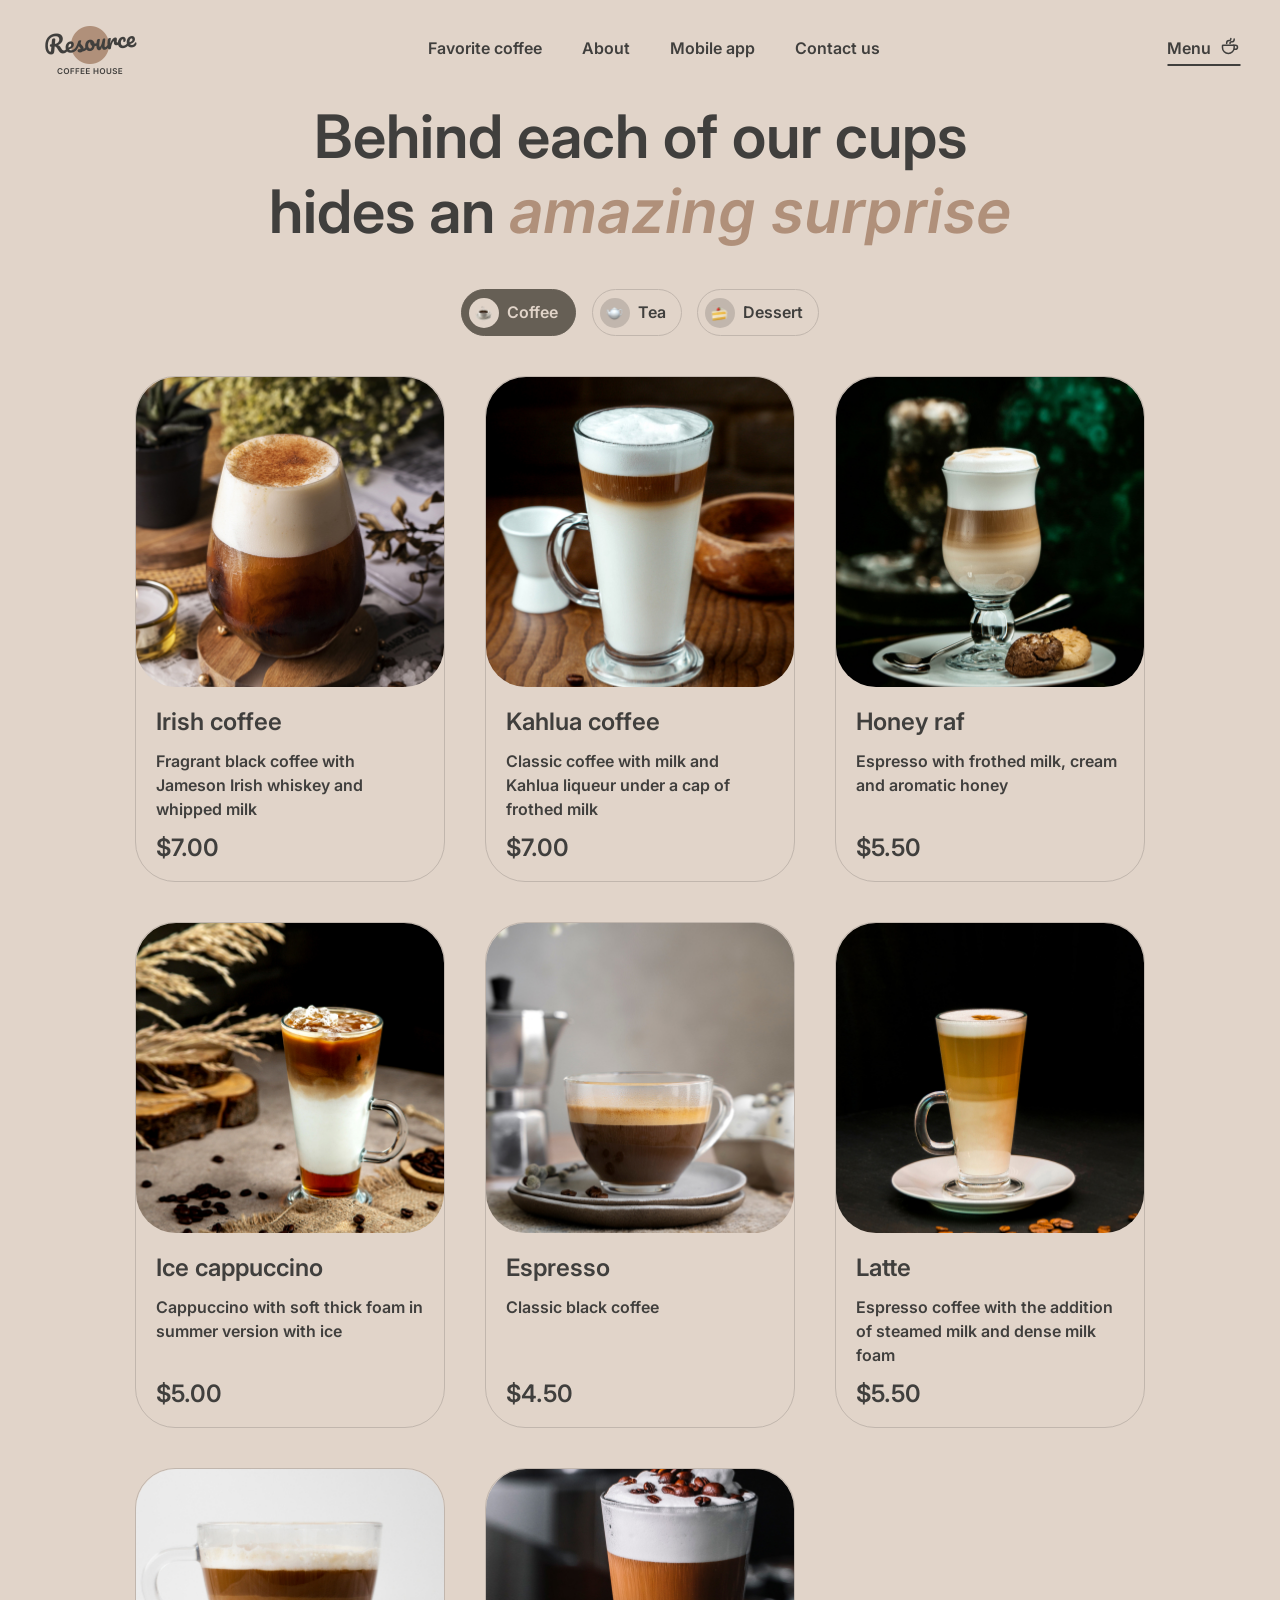
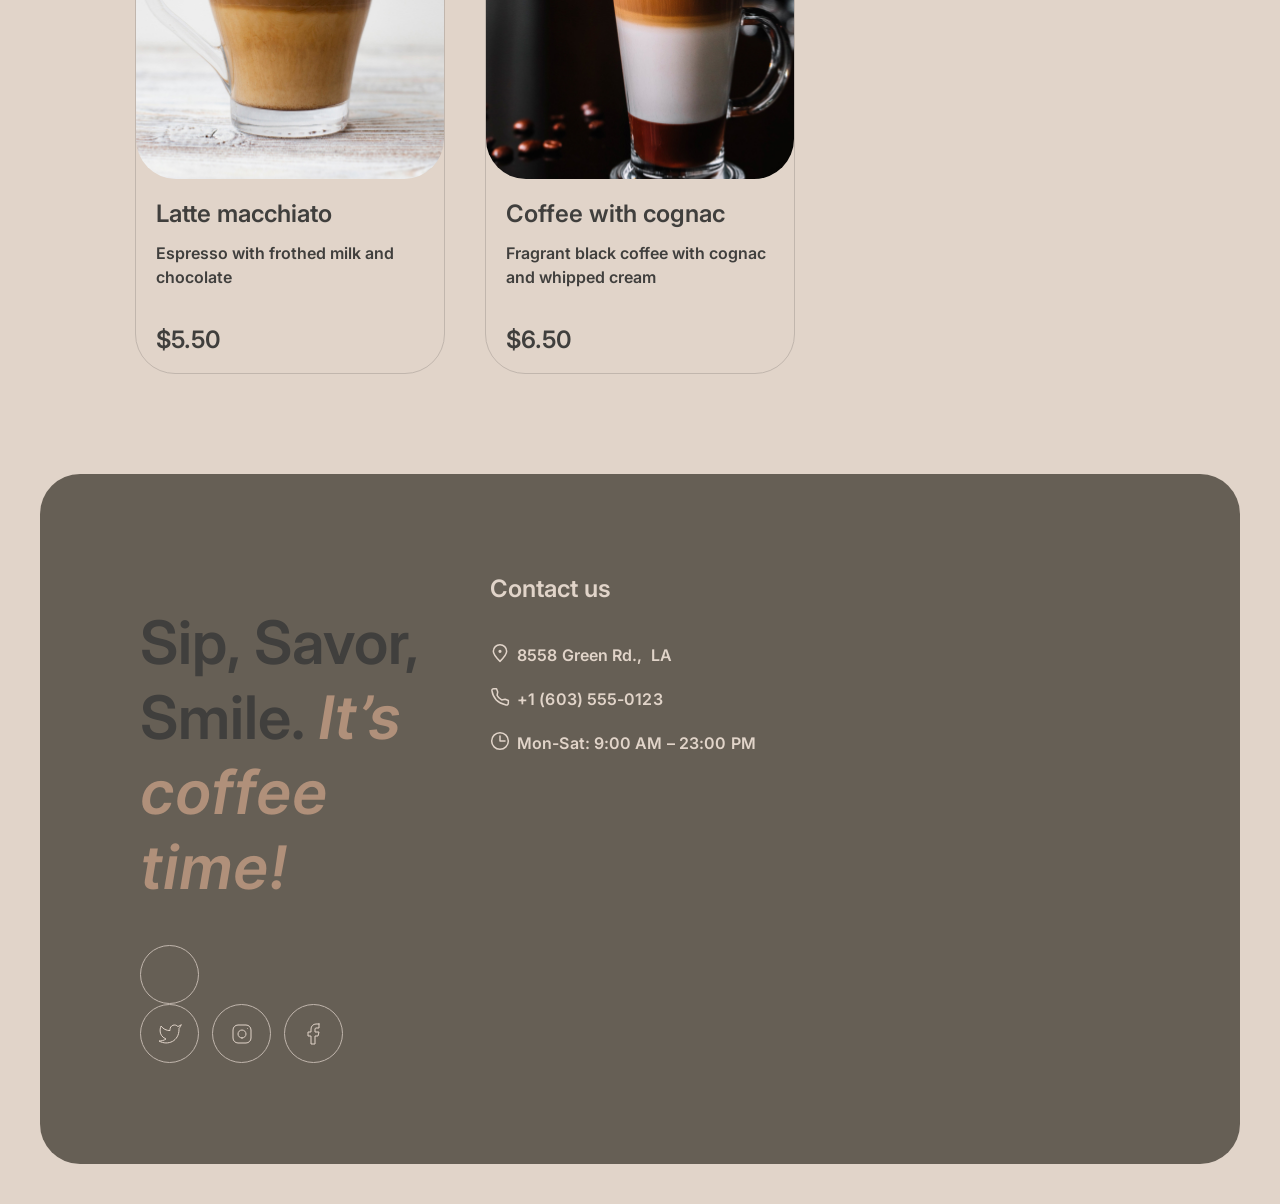
==== commit ea2e17dc: "fix: menu link" ====
--- a/menu.html
+++ b/menu.html
@@ -32,7 +32,7 @@
                         <li class="top-link"><a class="menu-btn" href="index.html#about">About</a></li>
                         <li class="top-link"><a class="menu-btn" href="index.html#mobile-app">Mobile app</a></li>
                         <li class="top-link"><a class="menu-btn" href="#contacts">Contact us</a></li>
-                        <li class="top-link menu-btn mlink"><span class="cup-text">Menu</span><span
+                        <li class="top-link menu-btn mlink"><a href=""><span class="cup-text">Menu</span></a><span
                                 class="coffe-icon"><svg width="41" height="40" viewBox="0 0 41 40" fill="none"
                                     xmlns="http://www.w3.org/2000/svg">
                                     <path
@@ -57,7 +57,7 @@
                     </ul>
                 </div>
 
-                <div id="menu-link" class="cofee-cup-text"><span class="menu-btn">
+                <div id="menu-link" class="cofee-cup-text"><a class="menu-btn">
                         <span class="cup-text">Menu</span>
                         <span class="coffe-icon dmenu">
                             <svg width="20" height="20" viewBox="0 0 20 20" fill="none"
@@ -80,7 +80,7 @@
                                     stroke-linejoin="round" />
                             </svg>
                         </span>
-                    </span>
+                        </span>
                 </div>
                 <div class="menu-burger">
                     <div class="burger-btn">
@@ -96,7 +96,7 @@
             <h2 class="mobile">Behind each of our cups hides an <span class="accent">amazing surprise</span></h2>
             <div class="tabs-container">
                 <ul class="menu-tabs">
-                    <li class="tab coffe-tab active"><i></i>Coffee</li>
+                    <li class="tab coffe-tab btn"><i></i>Coffee</li>
                     <li class="tab tea-tab btn"><i></i>Tea</li>
                     <li class="tab dessert-tab btn"><i></i>Dessert</li>
                 </ul>
--- a/css/style.css
+++ b/css/style.css
@@ -4,19 +4,19 @@
 }
 
 * {
-    /* -webkit-tap-highlight-color: rgba(0, 0, 0, 0); */
+    -webkit-tap-highlight-color: rgba(0, 0, 0, 0);
     -webkit-box-sizing: border-box;
     -moz-box-sizing: border-box;
     box-sizing: border-box;
 }
 
 ::-webkit-scrollbar {
-    width: 0px;
-    /* remove scrollbar space */
+    width: 3px;
+    border-radius: 10px;
 }
 
 ::-webkit-scrollbar-thumb {
-    background: #ff0000;
+    background: #acacac;
 }
 
 ::after,
@@ -103,7 +103,8 @@
 }
 
 a,
-button {
+button,
+.button {
     font-size: 16px;
     font-weight: 600;
     line-height: 150%;
@@ -263,11 +264,6 @@
 }
 
 #enjoy {
-    /* background-image: url('../img/img-hero1.jpg');
-    background-repeat: no-repeat;
-    background-size: cover;
-    background-attachment: scroll;
-    background-position: center; */
     border-radius: 40px;
     color: #E1D4C9;
     margin-top: 2.5px;
@@ -311,25 +307,29 @@
     margin-top: 3px;
 }
 
-#favorite-coffee .product {
+#favorite-coffee .carousel-item {
     max-width: 480px;
-    margin: 0 auto 40px;
-}
-
-#favorite-coffee .product img {
+    margin: 0 auto 24px;
+}
+
+h2.mobile {
+    margin: 0 0 40px 0;
+}
+
+#favorite-coffee .carousel-item .img img {
     max-width: 480px;
     margin-bottom: 12px;
 }
 
-#favorite-coffee .product .text {
+#favorite-coffee .carousel-item .text {
     margin-bottom: 17px;
 }
 
-#favorite-coffee .slider {
-    position: relative;
-}
-
-#favorite-coffee .slider img,
+#favorite-coffee .carousel {
+    position: relative;
+}
+
+#favorite-coffee .carousel img,
 #mobile-app img {
     width: 100%;
 }
@@ -337,8 +337,7 @@
 .nav-next,
 .nav-prev {
     display: flex;
-    top: 46.7%;
-    transform: translateY(-50%);
+    top: 50.5%;
     position: absolute;
     transition: background 0.6s ease-in-out, border 0.6s ease-in-out;
     cursor: pointer;
@@ -392,18 +391,6 @@
     justify-content: center;
 }
 
-.bar-item {
-    background: #C1B6AD;
-    width: 40px;
-    height: 4px;
-    margin: 0 6px;
-    border-radius: 100px;
-}
-
-.bar-item.active {
-    background: #665F55;
-}
-
 #about {
     margin-bottom: 99px;
 }
@@ -569,7 +556,7 @@
 }
 
 #contacts>div:nth-child(2) {
-    padding: 31px 0 0 50px;
+    padding: 33px 0 0 50px;
 }
 
 #contacts h3 {
@@ -663,7 +650,13 @@
 }
 
 #menu {
-    margin-bottom: 81px;
+    margin-bottom: 80px;
+}
+
+#enjoy .overlay {
+    position: relative;
+    width: 100%;
+    z-index: 2;
 }
 
 #menu h2 {
@@ -713,7 +706,7 @@
     position: absolute;
     content: '';
     left: 0;
-    bottom: -3px;
+    bottom: -5px;
     display: block;
     width: 100%;
     height: 2px;
@@ -848,7 +841,7 @@
 #menu-link .coffe-icon {
     position: relative;
     top: 1px;
-    margin-left: 8px;
+    margin-left: 5px;
 }
 
 
@@ -898,13 +891,13 @@
 
 #top-menu ul>li.mlink {
     padding: 0 0 3px 0;
-    margin: 41px 0 0 !important;
+    margin: 43px 0 0 !important;
 }
 
 .mlink .coffe-icon {
     position: relative;
     left: -12px;
-    top: 7px;
+    top: 9px;
 }
 
 .menu-btn.mlink::after {
--- a/css/burger.css
+++ b/css/burger.css
@@ -64,6 +64,15 @@
         margin: 0 12px 40px 0;
     }
 
+    #top-menu.topmenu-active ul>li.mlink {
+        margin: 41px 0 0 1px !important;
+    }
+
+    .topmenu-active .mlink .coffe-icon {
+        position: relative;
+        top: 8px;
+    }
+
     .burger-btn span {
         transition: .5s all;
     }
--- a/css/responsive.css
+++ b/css/responsive.css
@@ -91,6 +91,7 @@
 }
 
 @media (hover: hover) {
+
     .refresh-icon:hover svg path {
         stroke: #E1D4C9;
         transition: background 0.5s ease-in-out, border 0.5s ease-in-out, color 0.5s ease-in-out;
@@ -125,6 +126,11 @@
 @media screen and (max-width: 768px) {
     #about .gallery .image-box img {
         transform: scale(1.055);
+    }
+
+    .nav-next,
+    .nav-prev {
+        top: 55%;
     }
 
     .coffe-icon.dmenu {
@@ -214,7 +220,7 @@
         display: block;
         position: absolute;
         top: 39%;
-        left: 30%;
+        left: 29%;
     }
 
     header .inner {
@@ -229,8 +235,8 @@
     #top-menu .mlink {
         display: none;
     }
-
-}
+}
+
 
 @media screen and (max-width: 1300px) {
 
@@ -248,6 +254,7 @@
         margin: auto;
         display: block;
         position: relative;
+        top: 17px;
     }
 
     .refresh {
--- a/css/modal.css
+++ b/css/modal.css
@@ -46,7 +46,6 @@
         display: none;
         max-height: 0;
         opacity: 0;
-        /* animation: fadeOut 1s ease-in-out; */
     }
 
     .item.ref {
@@ -57,39 +56,7 @@
         animation: fadeInOutTabs 1s ease-in-out;
     }
 
-
-    /* Анимация выезда */
-    /* @keyframes fadeInOut {
-        from {
-            max-height: 0;
-            opacity: 0;
-        }
-
-        to {
-            max-height: 546px;
-            opacity: 1;
-        }
-    }
-
-    @keyframes fadeOut {
-        from {
-            max-height: 546px;
-            opacity: 1;
-        }
-
-        to {
-            max-height: 0;
-            opacity: 0;
-        }
-    }
-} */
-}
-
-/* .menu-block {
-    display: flex;
-    flex-wrap: wrap;
-    justify-content: space-between;
-} */
+}
 
 @keyframes fadeInOutTabs {
     from {
@@ -103,4 +70,228 @@
 
 .menu-block>div {
     animation: fadeInOutTabs 0.5s ease-in-out;
+}
+
+#productModal .modal-content {
+    max-width: 800px;
+    border-radius: 40px;
+    background-color: #E1D4C9;
+    padding: 16px;
+    animation: fadeInOutTabs 0.5s ease-in-out;
+}
+
+#productModal .modal-content .product-details {
+    display: flex;
+    flex-wrap: wrap;
+}
+
+#productModal .modal-content .product-details .modal-info-wrapper {
+    max-width: 458px;
+}
+
+#productModal .modal-content .product-details .image {
+    overflow: hidden;
+    border-radius: 40px;
+    height: 310px;
+    width: 310px;
+}
+
+#productModal .modal-content .product-details .image img {
+    width: 100%;
+    height: 100%;
+    object-fit: cover;
+    transition: transform 0.8s ease;
+    transform: scale(1.1);
+}
+
+#productModal .modal-content .product-details .modal-info-wrapper {
+    padding-left: 20px;
+}
+
+#productModal .modal-content .product-details .modal-info-wrapper .name h3 {
+    margin-bottom: 11px;
+}
+
+#productModal .modal-content .product-details .modal-info-wrapper .sizes p,
+#productModal .modal-content .product-details .modal-info-wrapper .additives p {
+    margin-top: 0;
+    margin-bottom: 8px;
+}
+
+#productModal .modal-content .product-details .modal-info-wrapper .sizes>div,
+#productModal .modal-content .product-details .modal-info-wrapper .additives>div {
+    display: flex;
+    flex-wrap: wrap;
+}
+
+
+#productModal .modal-content .product-details .modal-info-wrapper .description {
+    margin-bottom: 20px;
+}
+
+#productModal .modal-content .product-details .modal-info-wrapper .sizes {
+    margin-bottom: 12px;
+}
+
+#productModal .modal-content .product-details .modal-info-wrapper .additives {
+    margin-bottom: 12px;
+}
+
+#productModal .modal-content .product-details .modal-info-wrapper .total-price {
+    margin-bottom: 19px;
+}
+
+#productModal .modal-content .product-details .modal-info-wrapper .caption {
+    margin-bottom: 19px;
+}
+
+#productModal .modal-content .product-details .modal-info-wrapper>div:last-child {
+    margin-bottom: 0px;
+}
+
+.hidden {
+    display: none;
+}
+
+.modal-info-wrapper .button {
+    border-radius: 100px;
+}
+
+.modal-info-wrapper .button.checked {
+    background: #665F55;
+    color: #E1D4C9;
+    border: 1px solid #665F55;
+}
+
+.modal-info-wrapper .button.checked .key {
+    background: #E1D4C9;
+}
+
+.modal-info-wrapper .button {
+    background: transparent;
+    color: #403F3D;
+    border: 1px solid #C1B6AD;
+}
+
+.modal-info-wrapper .button {
+    display: flex;
+    cursor: pointer;
+    padding: 7px 15px 7px 7px;
+    margin: 0 8px 8px 0;
+}
+
+.modal-info-wrapper .button .key {
+    width: 30px;
+    height: 30px;
+    border-radius: 50px;
+    text-align: center;
+    background-color: #C1B6AD;
+    color: #403F3D;
+    padding-top: 2px;
+}
+
+.modal-info-wrapper .total-price {
+    display: flex;
+    flex-wrap: wrap;
+}
+
+.modal-info-wrapper .total-price>div {
+    width: 50%;
+}
+
+.modal-info-wrapper .button .select-option {
+    margin-left: 8px;
+    margin-top: 3px;
+}
+
+.modal-info-wrapper .total-price>div:nth-child(2) {
+    text-align: right;
+}
+
+.modal-info-wrapper .total-price h3 {
+    margin: 0;
+}
+
+.modal-info-wrapper .caption {
+    padding: 12px 0px 12px 24px;
+    border-top: 1px solid #C1B6AD;
+    background-image: url('../icons/info.svg');
+    background-repeat: no-repeat;
+    background-position: 0 12px;
+}
+
+.modal-info-wrapper .close.button {
+    display: block;
+    text-align: center;
+    border: 1px solid #665F55;
+    border-radius: 100px;
+    padding: 9px;
+    margin: 0;
+}
+
+.button,
+.button:hover {
+    transition: background 0.5s ease-in-out, border 0.5s ease-in-out, color 0.5s ease-in-out;
+}
+
+@media (hover: hover) {
+    .modal-info-wrapper .button:hover {
+        background: #665F55;
+        color: #E1D4C9;
+        border: 1px solid #665F55;
+    }
+
+    .modal-info-wrapper .button:hover .key {
+        background: #E1D4C9;
+    }
+
+    #productModal .modal-content .product-details .image:hover img {
+        transform: scale(1);
+    }
+}
+
+@media screen and (max-width: 850px) {
+    #productModal .modal-content {
+        max-width: 688px;
+    }
+
+    #productModal .modal-content .product-details .modal-info-wrapper {
+        max-width: 346px;
+    }
+
+}
+
+@media screen and (max-width: 730px) {
+    #productModal .modal-content {
+        max-width: 400px;
+    }
+
+    #productModal .modal-content .product-details .modal-info-wrapper {
+        max-width: 368px;
+        padding-left: 0px;
+    }
+
+    #productModal .modal-content .product-details .image {
+        display: none;
+    }
+}
+
+@media screen and (max-width: 440px) {
+    #productModal .modal-content {
+        max-width: 342px;
+    }
+
+    #productModal .modal-content .product-details .modal-info-wrapper {
+        max-width: 310px;
+    }
+}
+
+@media screen and (max-width: 370px) {
+    #productModal .modal-content {
+        max-width: 332px;
+    }
+
+    #productModal .modal-content .product-details .modal-info-wrapper {
+        max-width: 300px;
+    }
 }
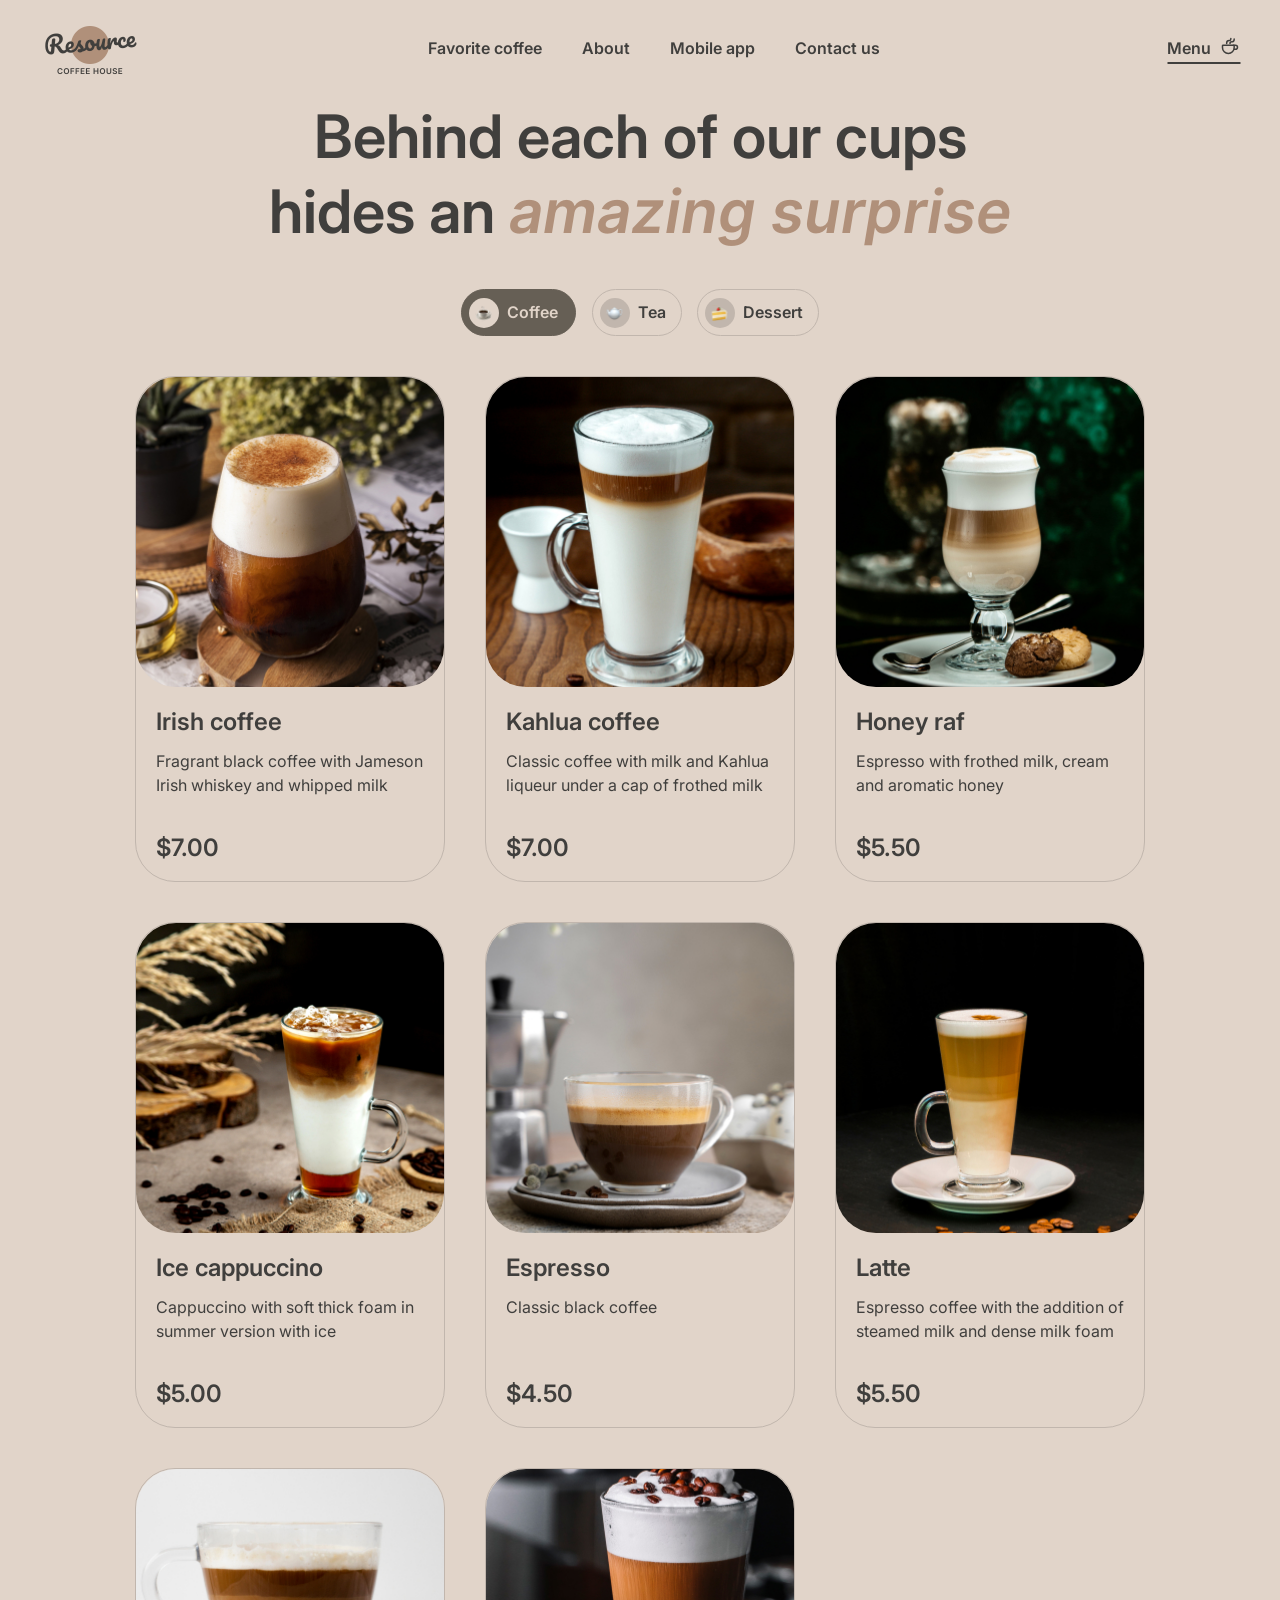
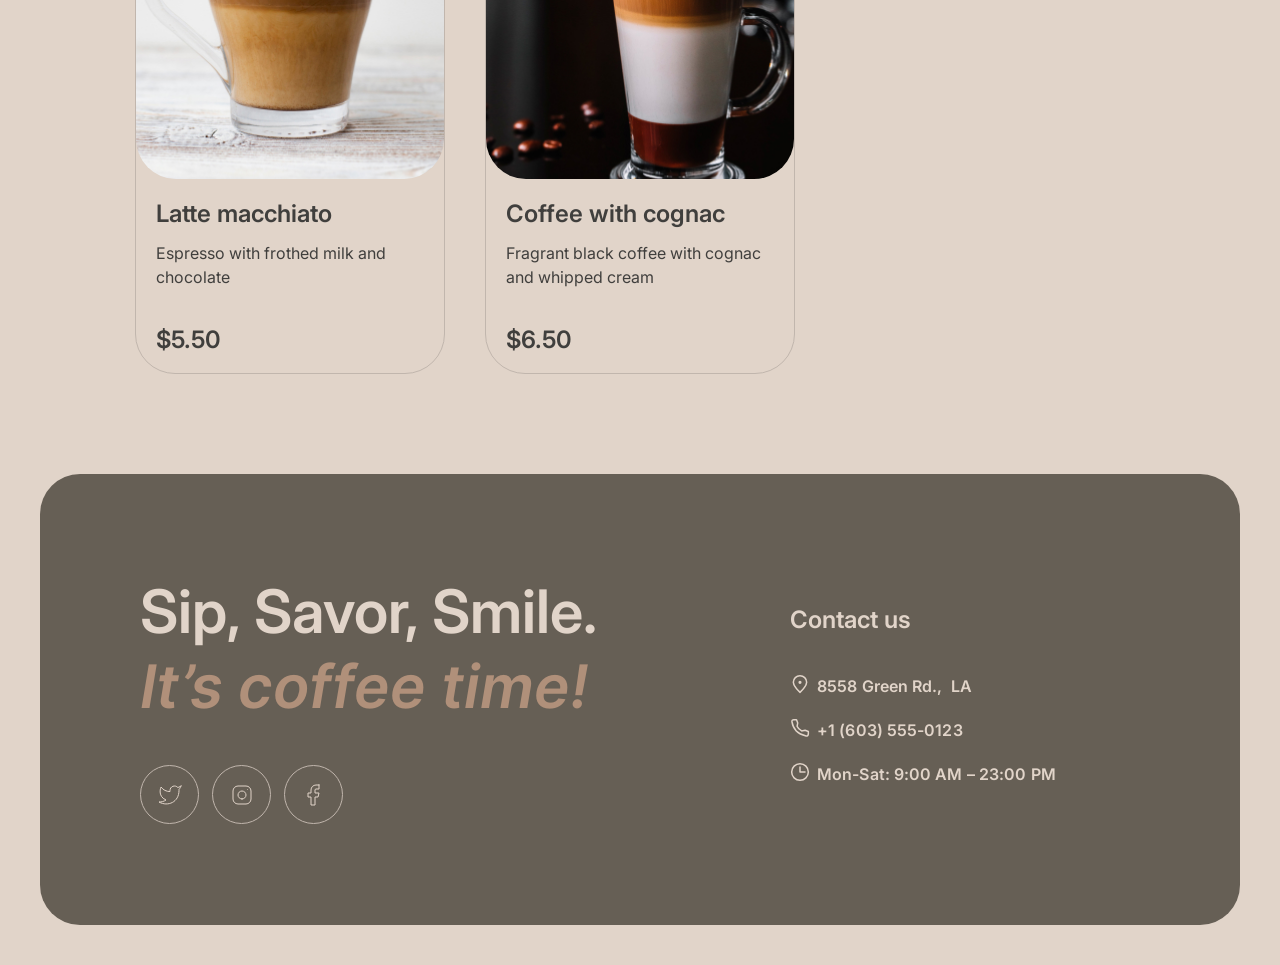
==== commit 8a02698c: "test" ====
--- a/menu.html
+++ b/menu.html
@@ -32,7 +32,7 @@
                         <li class="top-link"><a class="menu-btn" href="index.html#about">About</a></li>
                         <li class="top-link"><a class="menu-btn" href="index.html#mobile-app">Mobile app</a></li>
                         <li class="top-link"><a class="menu-btn" href="#contacts">Contact us</a></li>
-                        <li class="top-link menu-btn mlink"><a href=""><span class="cup-text">Menu</span></a><span
+                        <li class="top-link menu-btn mlink"><span class="cup-text">Menu</span><span
                                 class="coffe-icon"><svg width="41" height="40" viewBox="0 0 41 40" fill="none"
                                     xmlns="http://www.w3.org/2000/svg">
                                     <path
@@ -57,7 +57,7 @@
                     </ul>
                 </div>
 
-                <div id="menu-link" class="cofee-cup-text"><a class="menu-btn">
+                <div id="menu-link" class="cofee-cup-text"><span class="menu-btn">
                         <span class="cup-text">Menu</span>
                         <span class="coffe-icon dmenu">
                             <svg width="20" height="20" viewBox="0 0 20 20" fill="none"
@@ -80,7 +80,7 @@
                                     stroke-linejoin="round" />
                             </svg>
                         </span>
-                        </span>
+                    </span>
                 </div>
                 <div class="menu-burger">
                     <div class="burger-btn">
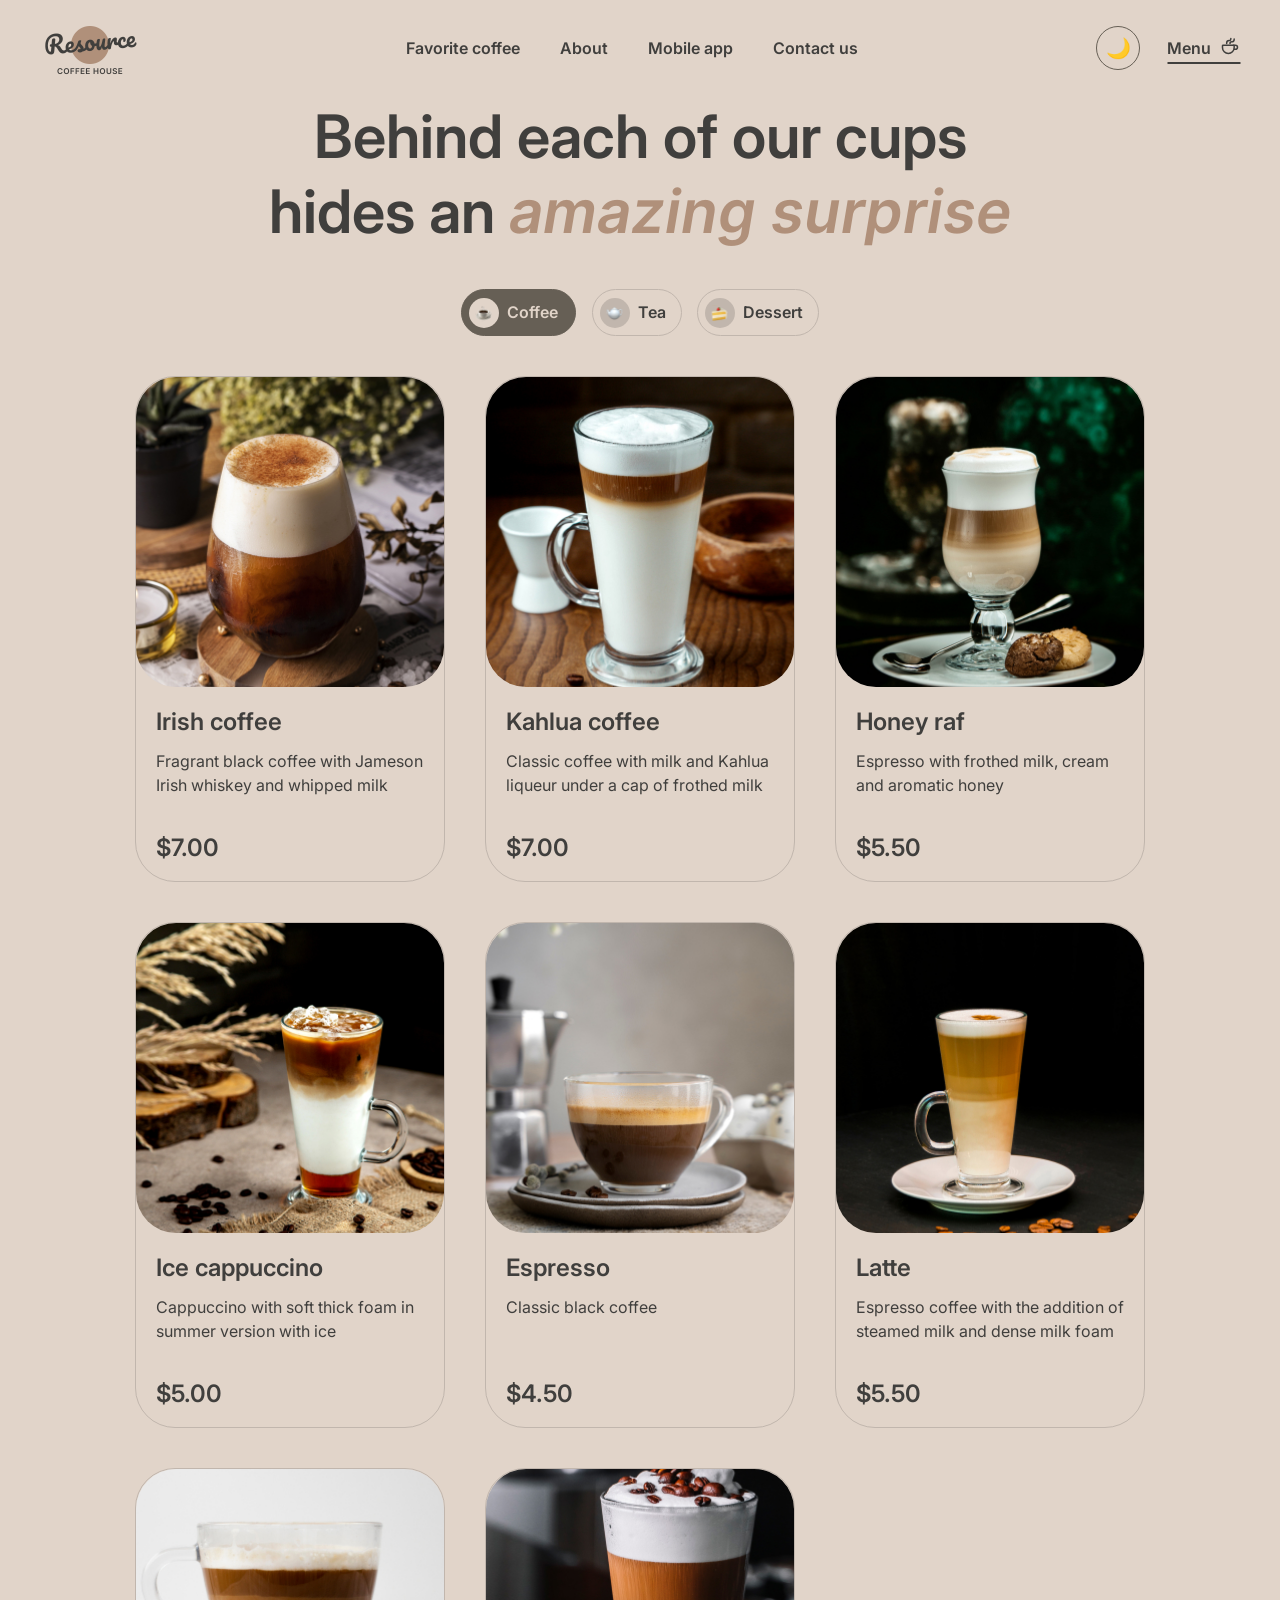
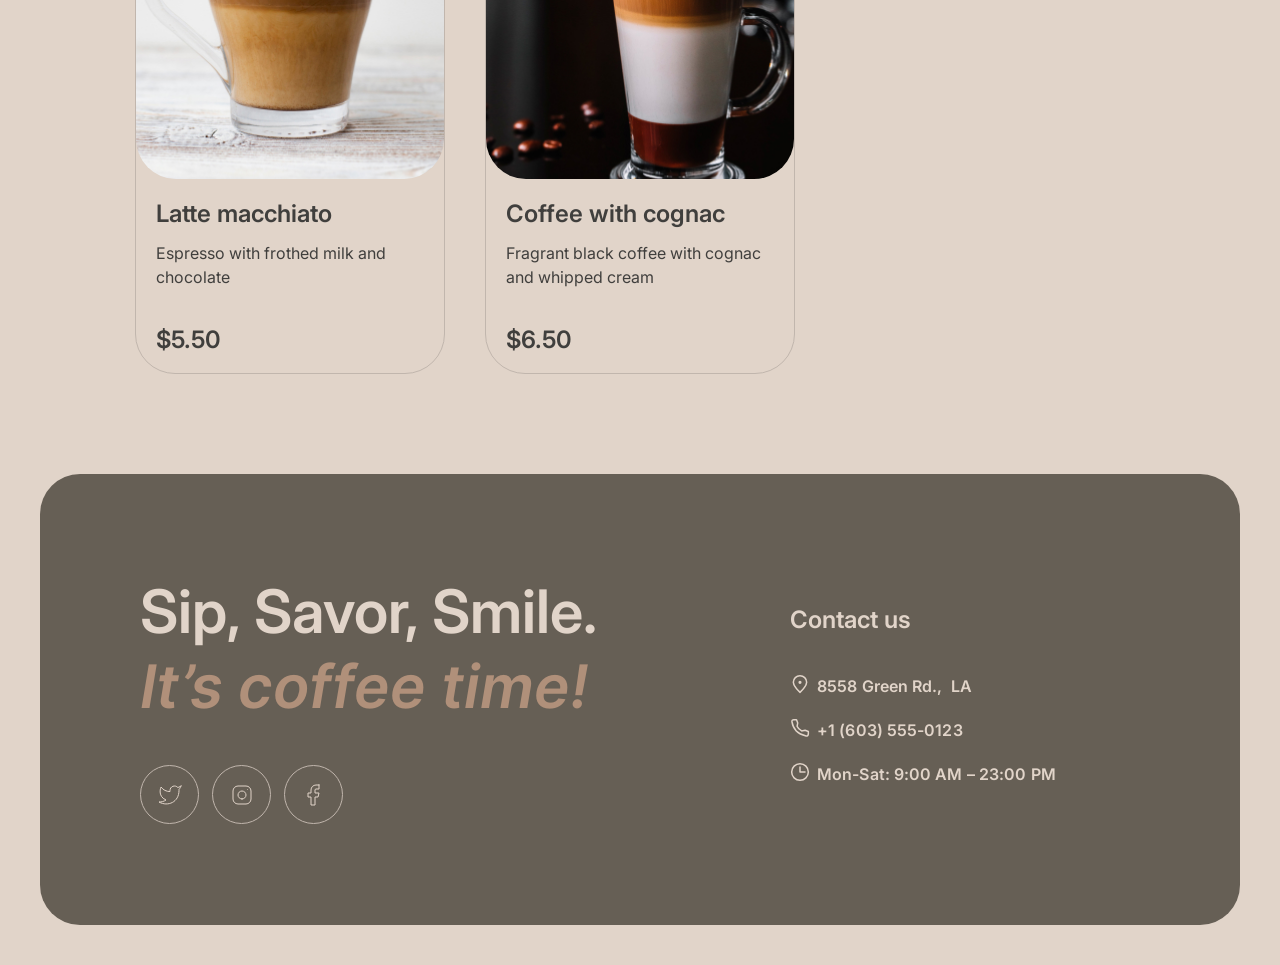
==== commit 8e43a293: "feat: add dark theme functionality" ====
--- a/menu.html
+++ b/menu.html
@@ -1,201 +1,339 @@
-<!DOCTYPE html>
+<!doctype html>
 <html lang="en">
+  <head>
+    <meta charset="UTF-8" />
+    <meta name="viewport" content="width=device-width, initial-scale=1.0" />
+    <meta
+      name="description"
+      content="Browse our menu and find your favorite coffee drink!"
+    />
+    <meta name="author" content="Xelen" />
+    <title>Coffee House Menu</title>
+    <link rel="stylesheet" href="css/style.css" />
+    <link rel="stylesheet" href="css/burger.css" />
+    <link rel="stylesheet" href="css/responsive.css" />
+    <link rel="stylesheet" href="css/modal.css" />
+    <link rel="stylesheet" href="css/normalize.css" />
+    <link rel="preconnect" href="https://fonts.googleapis.com" />
+    <link rel="preconnect" href="https://fonts.gstatic.com" crossorigin />
+    <link
+      href="https://fonts.googleapis.com/css2?family=Inter:wght@400;600&display=swap"
+      rel="stylesheet"
+    />
+    <link rel="icon" type="image/x-icon" href="img/favicon.ico" />
+    <script src="js/theme.js" defer></script>
+  </head>
 
-<head>
-    <meta charset="UTF-8">
-    <meta name="viewport" content="width=device-width, initial-scale=1.0">
-    <meta name="description" content="Browse our menu and find your favorite coffee drink!">
-    <meta name="author" content="Xelen">
-    <meta name="author" content="Kate">
-    <title>Coffee House Menu</title>
-    <link rel="stylesheet" href="css/style.css">
-    <link rel="stylesheet" href="css/burger.css">
-    <link rel="stylesheet" href="css/responsive.css">
-    <link rel="stylesheet" href="css/modal.css">
-    <link rel="stylesheet" href="css/normalize.css">
-    <link rel="preconnect" href="https://fonts.googleapis.com">
-    <link rel="preconnect" href="https://fonts.gstatic.com" crossorigin>
-    <link href="https://fonts.googleapis.com/css2?family=Inter:wght@400;600&display=swap" rel="stylesheet">
-    <link rel="icon" type="image/x-icon" href="img/favicon.ico">
-</head>
+  <body id="menu-page">
+    <div class="body-wrapper">
+      <header>
+        <div class="inner">
+          <div id="logo" class="">
+            <a href="index.html"
+              ><img src="img/logo.png" alt="Logo Coffee House"
+            /></a>
+          </div>
+          <div id="top-menu" class="">
+            <ul>
+              <li class="top-link">
+                <a class="menu-btn" href="index.html#favorite-coffee"
+                  >Favorite coffee</a
+                >
+              </li>
+              <li class="top-link">
+                <a class="menu-btn" href="index.html#about">About</a>
+              </li>
+              <li class="top-link">
+                <a class="menu-btn" href="index.html#mobile-app">Mobile app</a>
+              </li>
+              <li class="top-link">
+                <a class="menu-btn" href="#contacts">Contact us</a>
+              </li>
+              <li class="top-link menu-btn mlink noneactive">
+                <span class="cup-text">Menu</span
+                ><span class="coffe-icon"
+                  ><svg
+                    width="41"
+                    height="40"
+                    viewBox="0 0 41 40"
+                    fill="none"
+                    xmlns="http://www.w3.org/2000/svg"
+                  >
+                    <path
+                      d="M28.8333 18.9333V25C28.8333 30.5228 24.3561 35 18.8332 35H15.4999C9.97707 35 5.49992 30.5228 5.49992 25V18.9333C5.49992 18.602 5.76855 18.3333 6.09992 18.3333H28.2333C28.5646 18.3333 28.8333 18.602 28.8333 18.9333Z"
+                      stroke="#403F3D"
+                      stroke-width="2"
+                      stroke-linecap="round"
+                      stroke-linejoin="round"
+                    />
+                    <path
+                      d="M20.4999 15C20.4999 13.3334 21.6904 11.6667 24.0713 11.6667C24.5919 11.6667 25.2136 11.6667 25.8333 11.6667C27.4901 11.6667 28.8333 10.3236 28.8333 8.66671V5.83337"
+                      stroke="#403F3D"
+                      stroke-width="2"
+                      stroke-linecap="round"
+                      stroke-linejoin="round"
+                    />
+                    <path
+                      d="M13.8334 15V12.1667C13.8334 10.5098 15.1766 9.16667 16.8334 9.16667H20.1667C21.2713 9.16667 22.1667 8.27124 22.1667 7.16667V5"
+                      stroke="#403F3D"
+                      stroke-width="2"
+                      stroke-linecap="round"
+                      stroke-linejoin="round"
+                    />
+                    <path
+                      d="M27.1667 18.3334H31.3334C33.6346 18.3334 35.5001 20.1989 35.5001 22.5C35.5001 24.8012 33.6346 26.6667 31.3334 26.6667H28.8334"
+                      stroke="#403F3D"
+                      stroke-width="2"
+                      stroke-linecap="round"
+                      stroke-linejoin="round"
+                    />
+                  </svg>
+                </span>
+              </li>
+            </ul>
+          </div>
+          <button
+            class="theme-toggle"
+            type="button"
+            aria-label="Switch to dark theme"
+            aria-pressed="false"
+          >
+            🌙
+          </button>
+          <div id="menu-link" class="cofee-cup-text">
+            <span class="menu-btn">
+              <span class="cup-text">Menu</span>
+              <span class="coffe-icon dmenu">
+                <svg
+                  width="20"
+                  height="20"
+                  viewBox="0 0 20 20"
+                  fill="none"
+                  xmlns="http://www.w3.org/2000/svg"
+                >
+                  <path
+                    d="M14.167 9.76667V11.6667C14.167 14.8883 11.5553 17.5 8.33366 17.5C5.112 17.5 2.50033 14.8883 2.50033 11.6667V9.76667C2.50033 9.4353 2.76896 9.16667 3.10033 9.16667H13.567C13.8984 9.16667 14.167 9.4353 14.167 9.76667Z"
+                    stroke="#403F3D"
+                    stroke-width="1.5"
+                    stroke-linecap="round"
+                    stroke-linejoin="round"
+                  />
+                  <path
+                    d="M10.0003 7.50008C10.0003 6.66675 10.5956 5.83341 11.786 5.83341V5.83341C13.101 5.83341 14.167 4.76743 14.167 3.45246V2.91675"
+                    stroke="#403F3D"
+                    stroke-width="1.5"
+                    stroke-linecap="round"
+                    stroke-linejoin="round"
+                  />
+                  <path
+                    d="M6.66634 7.5V7.08333C6.66634 5.70262 7.78563 4.58333 9.16634 4.58333V4.58333C10.0868 4.58333 10.833 3.83714 10.833 2.91667V2.5"
+                    stroke="#403F3D"
+                    stroke-width="1.5"
+                    stroke-linecap="round"
+                    stroke-linejoin="round"
+                  />
+                  <path
+                    d="M13.333 9.16675H15.4163C16.5669 9.16675 17.4997 10.0995 17.4997 11.2501C17.4997 12.4007 16.5669 13.3334 15.4163 13.3334H14.1663"
+                    stroke="#403F3D"
+                    stroke-width="1.5"
+                    stroke-linecap="round"
+                    stroke-linejoin="round"
+                  />
+                </svg>
+              </span>
+            </span>
+          </div>
+          <div class="menu-burger">
+            <div class="burger-btn">
+              <span></span>
+              <span></span>
+            </div>
+          </div>
+        </div>
+      </header>
+      <main id="menu">
+        <h1 class="menu-title">The Best Coffee in our Coffee Shop</h1>
 
-<body id="menu-page">
-    <div class="body-wrapper">
-        <header>
-            <div class="inner">
-                <div id="logo" class=""><a href="index.html"><img src="img/logo.png" alt="Logo Coffee House"></a>
-                </div>
-                <div id="top-menu" class="">
-                    <ul>
-                        <li class="top-link"><a class="menu-btn" href="index.html#favorite-coffee">Favorite coffee</a>
-                        </li>
-                        <li class="top-link"><a class="menu-btn" href="index.html#about">About</a></li>
-                        <li class="top-link"><a class="menu-btn" href="index.html#mobile-app">Mobile app</a></li>
-                        <li class="top-link"><a class="menu-btn" href="#contacts">Contact us</a></li>
-                        <li class="top-link menu-btn mlink"><span class="cup-text">Menu</span><span
-                                class="coffe-icon"><svg width="41" height="40" viewBox="0 0 41 40" fill="none"
-                                    xmlns="http://www.w3.org/2000/svg">
-                                    <path
-                                        d="M28.8333 18.9333V25C28.8333 30.5228 24.3561 35 18.8332 35H15.4999C9.97707 35 5.49992 30.5228 5.49992 25V18.9333C5.49992 18.602 5.76855 18.3333 6.09992 18.3333H28.2333C28.5646 18.3333 28.8333 18.602 28.8333 18.9333Z"
-                                        stroke="#403F3D" stroke-width="2" stroke-linecap="round"
-                                        stroke-linejoin="round" />
-                                    <path
-                                        d="M20.4999 15C20.4999 13.3334 21.6904 11.6667 24.0713 11.6667C24.5919 11.6667 25.2136 11.6667 25.8333 11.6667C27.4901 11.6667 28.8333 10.3236 28.8333 8.66671V5.83337"
-                                        stroke="#403F3D" stroke-width="2" stroke-linecap="round"
-                                        stroke-linejoin="round" />
-                                    <path
-                                        d="M13.8334 15V12.1667C13.8334 10.5098 15.1766 9.16667 16.8334 9.16667H20.1667C21.2713 9.16667 22.1667 8.27124 22.1667 7.16667V5"
-                                        stroke="#403F3D" stroke-width="2" stroke-linecap="round"
-                                        stroke-linejoin="round" />
-                                    <path
-                                        d="M27.1667 18.3334H31.3334C33.6346 18.3334 35.5001 20.1989 35.5001 22.5C35.5001 24.8012 33.6346 26.6667 31.3334 26.6667H28.8334"
-                                        stroke="#403F3D" stroke-width="2" stroke-linecap="round"
-                                        stroke-linejoin="round" />
-                                </svg>
-                            </span>
-                        </li>
-                    </ul>
-                </div>
-
-                <div id="menu-link" class="cofee-cup-text"><span class="menu-btn">
-                        <span class="cup-text">Menu</span>
-                        <span class="coffe-icon dmenu">
-                            <svg width="20" height="20" viewBox="0 0 20 20" fill="none"
-                                xmlns="http://www.w3.org/2000/svg">
-                                <path
-                                    d="M14.167 9.76667V11.6667C14.167 14.8883 11.5553 17.5 8.33366 17.5C5.112 17.5 2.50033 14.8883 2.50033 11.6667V9.76667C2.50033 9.4353 2.76896 9.16667 3.10033 9.16667H13.567C13.8984 9.16667 14.167 9.4353 14.167 9.76667Z"
-                                    stroke="#403F3D" stroke-width="1.5" stroke-linecap="round"
-                                    stroke-linejoin="round" />
-                                <path
-                                    d="M10.0003 7.50008C10.0003 6.66675 10.5956 5.83341 11.786 5.83341V5.83341C13.101 5.83341 14.167 4.76743 14.167 3.45246V2.91675"
-                                    stroke="#403F3D" stroke-width="1.5" stroke-linecap="round"
-                                    stroke-linejoin="round" />
-                                <path
-                                    d="M6.66634 7.5V7.08333C6.66634 5.70262 7.78563 4.58333 9.16634 4.58333V4.58333C10.0868 4.58333 10.833 3.83714 10.833 2.91667V2.5"
-                                    stroke="#403F3D" stroke-width="1.5" stroke-linecap="round"
-                                    stroke-linejoin="round" />
-                                <path
-                                    d="M13.333 9.16675H15.4163C16.5669 9.16675 17.4997 10.0995 17.4997 11.2501C17.4997 12.4007 16.5669 13.3334 15.4163 13.3334H14.1663"
-                                    stroke="#403F3D" stroke-width="1.5" stroke-linecap="round"
-                                    stroke-linejoin="round" />
-                            </svg>
-                        </span>
-                    </span>
-                </div>
-                <div class="menu-burger">
-                    <div class="burger-btn">
-                        <span></span>
-                        <span></span>
-                    </div>
-                </div>
-            </div>
-        </header>
-        <main id="menu">
-            <h1 class="menu-title">The Best Coffee in our Coffee Shop</h1>
-
-            <h2 class="mobile">Behind each of our cups hides an <span class="accent">amazing surprise</span></h2>
-            <div class="tabs-container">
-                <ul class="menu-tabs">
-                    <li class="tab coffe-tab btn"><i></i>Coffee</li>
-                    <li class="tab tea-tab btn"><i></i>Tea</li>
-                    <li class="tab dessert-tab btn"><i></i>Dessert</li>
-                </ul>
-                <div class="products">
-                    <div class="menu-block menu-block-coffee">
-                    </div>
-                    <div class="menu-block menu-block-tea">
-                    </div>
-                    <div class="menu-block menu-block-dessert">
-                    </div>
-                </div>
-
-            </div>
-
-        </main>
-        <footer id="contacts">
-            <div class="blocks">
-                <h2 class="mobile">Sip, Savor, Smile. <span class="accent">It’s coffee time!</span></h2>
-                <div class="social">
-                    <ul>
-                        <li class="twitter"><a href="" class="btn"><svg width="24" height="24" viewBox="0 0 24 24"
-                                    fill="none" xmlns="http://www.w3.org/2000/svg">
-                                    <path
-                                        d="M23 3.01006C23 3.01006 20.9821 4.20217 19.86 4.54006C19.2577 3.84757 18.4573 3.35675 17.567 3.13398C16.6767 2.91122 15.7395 2.96725 14.8821 3.29451C14.0247 3.62177 13.2884 4.20446 12.773 4.96377C12.2575 5.72309 11.9877 6.62239 12 7.54006V8.54006C10.2426 8.58562 8.50127 8.19587 6.93101 7.4055C5.36074 6.61513 4.01032 5.44869 3 4.01006C3 4.01006 -1 13.0101 8 17.0101C5.94053 18.408 3.48716 19.109 1 19.0101C10 24.0101 21 19.0101 21 7.51006C20.9991 7.23151 20.9723 6.95365 20.92 6.68006C21.9406 5.67355 23 3.01006 23 3.01006Z"
-                                        stroke="#E1D4C9" stroke-linecap="round" stroke-linejoin="round" />
-                                </svg></a></li>
-                        <li class="instagram"><a href="" class="btn"><svg width="24" height="24" viewBox="0 0 24 24"
-                                    fill="none" xmlns="http://www.w3.org/2000/svg">
-                                    <path
-                                        d="M12 16C14.2091 16 16 14.2091 16 12C16 9.79086 14.2091 8 12 8C9.79086 8 8 9.79086 8 12C8 14.2091 9.79086 16 12 16Z"
-                                        stroke="#E1D4C9" stroke-linecap="round" stroke-linejoin="round" />
-                                    <path
-                                        d="M3 16V8C3 5.23858 5.23858 3 8 3H16C18.7614 3 21 5.23858 21 8V16C21 18.7614 18.7614 21 16 21H8C5.23858 21 3 18.7614 3 16Z"
-                                        stroke="#E1D4C9" />
-                                    <path d="M17.5 6.51L17.51 6.49889" stroke="#E1D4C9" stroke-linecap="round"
-                                        stroke-linejoin="round" />
-                                </svg></a></li>
-                        <li class="facebook"><a href="" class="btn"><svg width="24" height="24" viewBox="0 0 24 24"
-                                    fill="none" xmlns="http://www.w3.org/2000/svg">
-                                    <path
-                                        d="M17 2H14C12.6739 2 11.4021 2.52678 10.4645 3.46447C9.52678 4.40215 9 5.67392 9 7V10H6V14H9V22H13V14H16L17 10H13V7C13 6.73478 13.1054 6.48043 13.2929 6.29289C13.4804 6.10536 13.7348 6 14 6H17V2Z"
-                                        stroke="#E1D4C9" stroke-linecap="round" stroke-linejoin="round" />
-                                </svg></a>
-                        </li>
-                    </ul>
-                </div>
-            </div>
-            <div class="blocks">
-                <div class="footer-contacts">
-                    <h3>Contact us</h3>
-                    <ul>
-                        <li class="address link"><a href="https://maps.app.goo.gl/d4SdjFxcouyznKxZ7" target="_blank"
-                                class="sliding-line"><svg width="20" height="20" viewBox="0 0 20 20" fill="none"
-                                    xmlns="http://www.w3.org/2000/svg">
-                                    <path
-                                        d="M16.6663 8.33329C16.6663 12.0152 9.99967 18.3333 9.99967 18.3333C9.99967 18.3333 3.33301 12.0152 3.33301 8.33329C3.33301 4.65139 6.31778 1.66663 9.99967 1.66663C13.6816 1.66663 16.6663 4.65139 16.6663 8.33329Z"
-                                        stroke="#E1D4C9" stroke-width="1.5" />
-                                    <path
-                                        d="M10.0003 9.16667C10.4606 9.16667 10.8337 8.79357 10.8337 8.33333C10.8337 7.8731 10.4606 7.5 10.0003 7.5C9.54009 7.5 9.16699 7.8731 9.16699 8.33333C9.16699 8.79357 9.54009 9.16667 10.0003 9.16667Z"
-                                        fill="#E1D4C9" stroke="#E1D4C9" stroke-width="1.5" stroke-linecap="round"
-                                        stroke-linejoin="round" />
-                                </svg>8558 Green Rd., &nbsp;LA</a></li>
-                        <li class="phone link"><a href="tel:+16035550123" class="sliding-line"><svg width="20"
-                                    height="20" viewBox="0 0 20 20" fill="none" xmlns="http://www.w3.org/2000/svg">
-                                    <path
-                                        d="M15.0984 12.2516L11.6665 12.9166C9.34845 11.7531 7.91654 10.4166 7.08321 8.33329L7.72483 4.89154L6.51197 1.66663L3.72946 1.66663C2.60191 1.66663 1.71466 2.59958 1.90108 3.71161C2.29888 6.08454 3.37231 10.0391 6.24987 12.9166C9.27338 15.9401 13.5661 17.3318 16.1378 17.9288C17.299 18.1983 18.3332 17.2908 18.3332 16.0988L18.3332 13.4843L15.0984 12.2516Z"
-                                        stroke="#E1D4C9" stroke-width="1.5" stroke-linecap="round"
-                                        stroke-linejoin="round" />
-                                </svg>+1 (603)
-                                555-0123</a></li>
-                        <li class="hours"><svg width="20" height="20" viewBox="0 0 20 20" fill="none"
-                                xmlns="http://www.w3.org/2000/svg">
-                                <g clip-path="url(#clip0_217_1736)">
-                                    <path d="M10 5L10 10L15 10" stroke="#E1D4C9" stroke-width="1.5"
-                                        stroke-linecap="round" stroke-linejoin="round" />
-                                    <path
-                                        d="M10.0003 18.3333C14.6027 18.3333 18.3337 14.6023 18.3337 9.99996C18.3337 5.39759 14.6027 1.66663 10.0003 1.66663C5.39795 1.66663 1.66699 5.39759 1.66699 9.99996C1.66699 14.6023 5.39795 18.3333 10.0003 18.3333Z"
-                                        stroke="#E1D4C9" stroke-width="1.5" stroke-linecap="round"
-                                        stroke-linejoin="round" />
-                                </g>
-                                <defs>
-                                    <clipPath id="clip0_217_1736">
-                                        <rect width="20" height="20" fill="white" />
-                                    </clipPath>
-                                </defs>
-                            </svg>Mon-Sat: 9:00 AM – 23:00 PM</li>
-                    </ul>
-                </div>
-
-            </div>
-        </footer>
+        <h2 class="mobile">
+          Behind each of our cups hides an
+          <span class="accent">amazing surprise</span>
+        </h2>
+        <div class="tabs-container">
+          <ul class="menu-tabs">
+            <li class="tab coffe-tab btn"><i></i>Coffee</li>
+            <li class="tab tea-tab btn"><i></i>Tea</li>
+            <li class="tab dessert-tab btn"><i></i>Dessert</li>
+          </ul>
+          <div class="products">
+            <div class="menu-block menu-block-coffee"></div>
+            <div class="menu-block menu-block-tea"></div>
+            <div class="menu-block menu-block-dessert"></div>
+          </div>
+        </div>
+      </main>
+      <footer id="contacts">
+        <div class="blocks">
+          <h2 class="mobile">
+            Sip, Savor, Smile. <span class="accent">It’s coffee time!</span>
+          </h2>
+          <div class="social">
+            <ul>
+              <li class="twitter">
+                <a href="https://x.com/" target="_blank" class="btn"
+                  ><svg
+                    width="24"
+                    height="24"
+                    viewBox="0 0 24 24"
+                    fill="none"
+                    xmlns="http://www.w3.org/2000/svg"
+                  >
+                    <path
+                      d="M23 3.01006C23 3.01006 20.9821 4.20217 19.86 4.54006C19.2577 3.84757 18.4573 3.35675 17.567 3.13398C16.6767 2.91122 15.7395 2.96725 14.8821 3.29451C14.0247 3.62177 13.2884 4.20446 12.773 4.96377C12.2575 5.72309 11.9877 6.62239 12 7.54006V8.54006C10.2426 8.58562 8.50127 8.19587 6.93101 7.4055C5.36074 6.61513 4.01032 5.44869 3 4.01006C3 4.01006 -1 13.0101 8 17.0101C5.94053 18.408 3.48716 19.109 1 19.0101C10 24.0101 21 19.0101 21 7.51006C20.9991 7.23151 20.9723 6.95365 20.92 6.68006C21.9406 5.67355 23 3.01006 23 3.01006Z"
+                      stroke="#E1D4C9"
+                      stroke-linecap="round"
+                      stroke-linejoin="round"
+                    /></svg
+                ></a>
+              </li>
+              <li class="instagram">
+                <a href="https://www.instagram.com/" target="_blank" class="btn"
+                  ><svg
+                    width="24"
+                    height="24"
+                    viewBox="0 0 24 24"
+                    fill="none"
+                    xmlns="http://www.w3.org/2000/svg"
+                  >
+                    <path
+                      d="M12 16C14.2091 16 16 14.2091 16 12C16 9.79086 14.2091 8 12 8C9.79086 8 8 9.79086 8 12C8 14.2091 9.79086 16 12 16Z"
+                      stroke="#E1D4C9"
+                      stroke-linecap="round"
+                      stroke-linejoin="round"
+                    />
+                    <path
+                      d="M3 16V8C3 5.23858 5.23858 3 8 3H16C18.7614 3 21 5.23858 21 8V16C21 18.7614 18.7614 21 16 21H8C5.23858 21 3 18.7614 3 16Z"
+                      stroke="#E1D4C9"
+                    />
+                    <path
+                      d="M17.5 6.51L17.51 6.49889"
+                      stroke="#E1D4C9"
+                      stroke-linecap="round"
+                      stroke-linejoin="round"
+                    /></svg
+                ></a>
+              </li>
+              <li class="facebook">
+                <a href="https://www.facebook.com/" target="_blank" class="btn"
+                  ><svg
+                    width="24"
+                    height="24"
+                    viewBox="0 0 24 24"
+                    fill="none"
+                    xmlns="http://www.w3.org/2000/svg"
+                  >
+                    <path
+                      d="M17 2H14C12.6739 2 11.4021 2.52678 10.4645 3.46447C9.52678 4.40215 9 5.67392 9 7V10H6V14H9V22H13V14H16L17 10H13V7C13 6.73478 13.1054 6.48043 13.2929 6.29289C13.4804 6.10536 13.7348 6 14 6H17V2Z"
+                      stroke="#E1D4C9"
+                      stroke-linecap="round"
+                      stroke-linejoin="round"
+                    /></svg
+                ></a>
+              </li>
+            </ul>
+          </div>
+        </div>
+        <div class="blocks">
+          <div class="footer-contacts">
+            <h3>Contact us</h3>
+            <ul>
+              <li class="address link">
+                <a
+                  href="https://maps.app.goo.gl/d4SdjFxcouyznKxZ7"
+                  target="_blank"
+                  class="sliding-line"
+                  ><svg
+                    width="20"
+                    height="20"
+                    viewBox="0 0 20 20"
+                    fill="none"
+                    xmlns="http://www.w3.org/2000/svg"
+                  >
+                    <path
+                      d="M16.6663 8.33329C16.6663 12.0152 9.99967 18.3333 9.99967 18.3333C9.99967 18.3333 3.33301 12.0152 3.33301 8.33329C3.33301 4.65139 6.31778 1.66663 9.99967 1.66663C13.6816 1.66663 16.6663 4.65139 16.6663 8.33329Z"
+                      stroke="#E1D4C9"
+                      stroke-width="1.5"
+                    />
+                    <path
+                      d="M10.0003 9.16667C10.4606 9.16667 10.8337 8.79357 10.8337 8.33333C10.8337 7.8731 10.4606 7.5 10.0003 7.5C9.54009 7.5 9.16699 7.8731 9.16699 8.33333C9.16699 8.79357 9.54009 9.16667 10.0003 9.16667Z"
+                      fill="#E1D4C9"
+                      stroke="#E1D4C9"
+                      stroke-width="1.5"
+                      stroke-linecap="round"
+                      stroke-linejoin="round"
+                    /></svg
+                  >8558 Green Rd., &nbsp;LA</a
+                >
+              </li>
+              <li class="phone link">
+                <a href="tel:+16035550123" class="sliding-line"
+                  ><svg
+                    width="20"
+                    height="20"
+                    viewBox="0 0 20 20"
+                    fill="none"
+                    xmlns="http://www.w3.org/2000/svg"
+                  >
+                    <path
+                      d="M15.0984 12.2516L11.6665 12.9166C9.34845 11.7531 7.91654 10.4166 7.08321 8.33329L7.72483 4.89154L6.51197 1.66663L3.72946 1.66663C2.60191 1.66663 1.71466 2.59958 1.90108 3.71161C2.29888 6.08454 3.37231 10.0391 6.24987 12.9166C9.27338 15.9401 13.5661 17.3318 16.1378 17.9288C17.299 18.1983 18.3332 17.2908 18.3332 16.0988L18.3332 13.4843L15.0984 12.2516Z"
+                      stroke="#E1D4C9"
+                      stroke-width="1.5"
+                      stroke-linecap="round"
+                      stroke-linejoin="round"
+                    /></svg
+                  >+1 (603) 555-0123</a
+                >
+              </li>
+              <li class="hours">
+                <svg
+                  width="20"
+                  height="20"
+                  viewBox="0 0 20 20"
+                  fill="none"
+                  xmlns="http://www.w3.org/2000/svg"
+                >
+                  <g clip-path="url(#clip0_217_1736)">
+                    <path
+                      d="M10 5L10 10L15 10"
+                      stroke="#E1D4C9"
+                      stroke-width="1.5"
+                      stroke-linecap="round"
+                      stroke-linejoin="round"
+                    />
+                    <path
+                      d="M10.0003 18.3333C14.6027 18.3333 18.3337 14.6023 18.3337 9.99996C18.3337 5.39759 14.6027 1.66663 10.0003 1.66663C5.39795 1.66663 1.66699 5.39759 1.66699 9.99996C1.66699 14.6023 5.39795 18.3333 10.0003 18.3333Z"
+                      stroke="#E1D4C9"
+                      stroke-width="1.5"
+                      stroke-linecap="round"
+                      stroke-linejoin="round"
+                    />
+                  </g>
+                  <defs>
+                    <clipPath id="clip0_217_1736">
+                      <rect width="20" height="20" fill="white" />
+                    </clipPath>
+                  </defs></svg
+                >Mon-Sat: 9:00 AM – 23:00 PM
+              </li>
+            </ul>
+          </div>
+        </div>
+      </footer>
     </div>
     <div id="productModal" class="modal">
-        <div class="modal-content">
-        </div>
+      <div class="modal-content"></div>
     </div>
     <script src="js/burger.js"></script>
     <script src="js/products.js"></script>
     <script src="js/modal.js"></script>
-</body>
-
-</html>+  </body>
+</html>
--- a/css/style.css
+++ b/css/style.css
@@ -1,923 +1,964 @@
+/* ==================== Base ==================== */
+
 @font-face {
-    font-family: "Inter Italic";
-    src: url("../fonts/inter_semi_bold_italic.ttf");
+  font-family: 'Inter Italic';
+  src: url('../fonts/inter_semi_bold_italic.ttf');
+}
+
+:root {
+  color-scheme: light;
+  --color-bg: #e1d4c9;
+  --color-text: #403f3d;
+  --color-accent: #b0907a;
+  --color-surface: #665f55;
+  --color-border: #c1b6ad;
+  --color-on-surface: #e1d4c9;
+  --color-inverse: #e1d4c9;
+  --color-on-inverse: #403f3d;
+  --color-scrollbar: #acacac;
+}
+
+:root[data-theme='dark'] {
+  color-scheme: dark;
+  --color-bg: #2a1710;
+  --color-text: #f2ebe5;
+  --color-accent: #d9a57f;
+  --color-surface: #4a413b;
+  --color-border: #71665f;
+  --color-on-surface: #f7f1ec;
+  --color-inverse: #f2ebe5;
+  --color-on-inverse: #302b28;
+  --color-scrollbar: #6f6761;
+}
+
+*,
+*::before,
+*::after {
+  box-sizing: border-box;
 }
 
 * {
-    -webkit-tap-highlight-color: rgba(0, 0, 0, 0);
-    -webkit-box-sizing: border-box;
-    -moz-box-sizing: border-box;
-    box-sizing: border-box;
+  -webkit-tap-highlight-color: transparent;
 }
 
 ::-webkit-scrollbar {
-    width: 3px;
-    border-radius: 10px;
+  width: 3px;
+  border-radius: 10px;
 }
 
 ::-webkit-scrollbar-thumb {
-    background: #acacac;
-}
-
-::after,
-::before {
-    box-sizing: border-box;
+  background: var(--color-scrollbar);
 }
 
 img,
 video,
 canvas {
-    overflow: hidden;
+  overflow: hidden;
 }
 
 html {
-    scroll-behavior: smooth;
+  scroll-behavior: smooth;
 }
 
 html,
 body {
-    height: 100%;
+  height: 100%;
 }
 
 body {
-    display: block;
-    font-family: 'Inter', sans-serif;
-    background-color: #E1D4C9;
-    color: #403F3D;
-    line-height: 150%;
-    font-weight: 400;
-    margin: 0;
-    font-size: 16px;
-    min-width: 320px;
-}
+  min-width: 320px;
+  margin: 0;
+  background-color: var(--color-bg);
+  color: var(--color-text);
+  font-family: 'Inter', sans-serif;
+  font-size: 16px;
+  font-weight: 400;
+  line-height: 150%;
+  transition:
+    background-color 0.3s ease,
+    color 0.3s ease;
+}
+
+/* ==================== Typography ==================== */
 
 h1 {
-    font-size: 72px;
-    font-weight: 600;
-    line-height: 105%;
+  font-size: 72px;
+  font-weight: 600;
+  line-height: 105%;
 }
 
 h2 {
-    font-size: 60px;
-    font-weight: 600;
-    line-height: 125%;
+  font-size: 60px;
+  font-weight: 600;
+  line-height: 125%;
 }
 
 h3 {
-    font-size: 24px;
-    font-weight: 600;
-    line-height: 125%;
+  font-size: 24px;
+  font-weight: 600;
+  line-height: 125%;
 }
 
 h1,
 h2,
 h3 {
-    margin: 0 0 40px 0;
-    transition: all 0.5s;
+  margin: 0 0 40px;
+  transition: all 0.5s;
 }
 
 p {
-    transition: all 0.5s;
+  transition: all 0.5s;
 }
 
 .accent {
-    font-family: "Inter Italic";
-    color: #B0907A;
-    font-weight: 500;
-}
+  font-family: 'Inter Italic';
+  color: var(--color-accent);
+  font-weight: 500;
+}
+
+/* ==================== Shared controls ==================== */
 
 .medium {
-    font-size: 16px;
-    font-weight: 400;
-    line-height: 150%;
+  font-size: 16px;
+  font-weight: 400;
+  line-height: 150%;
 }
 
 .caption {
-    font-size: 10px;
-    font-weight: 600;
-    line-height: 140%;
+  font-size: 10px;
+  font-weight: 600;
+  line-height: 140%;
 }
 
 button {
-    cursor: pointer;
+  cursor: pointer;
 }
 
 a,
 button,
 .button {
-    font-size: 16px;
-    font-weight: 600;
-    line-height: 150%;
-}
-
-#menu .menu-tabs li {
-    font-size: 16px;
-    font-weight: 600;
-    line-height: 150%;
-}
+  font-size: 16px;
+  font-weight: 600;
+  line-height: 150%;
+}
+
+/* ==================== Header ==================== */
 
 #logo {
-    top: -1px;
-    position: relative;
-    flex-basis: 100px;
+  top: -1px;
+  position: relative;
+  flex-basis: 100px;
 }
 
 #menu-link {
-    flex-basis: 100px;
-}
-
-#top-menu ul>li {
-    display: inline;
-    padding: 10px 12px;
-    margin: 0 12px 0 0;
+  flex-basis: 100px;
+  text-align: right;
+}
+
+.theme-toggle {
+  display: inline-flex;
+  align-items: center;
+  justify-content: center;
+  flex: 0 0 44px;
+  width: 44px;
+  height: 44px;
+  padding: 0;
+  background-color: transparent;
+  border: 1px solid var(--color-surface);
+  border-radius: 50%;
+  color: var(--color-text);
+  font-size: 20px;
+  line-height: 1;
+  transition:
+    background-color 0.3s ease,
+    border-color 0.3s ease,
+    color 0.3s ease;
+}
+
+@media (hover: hover) {
+  .theme-toggle:hover {
+    background-color: var(--color-surface);
+    color: var(--color-on-surface);
+  }
+}
+
+.theme-toggle:focus-visible {
+  outline: 2px solid var(--color-accent);
+  outline-offset: 3px;
+}
+
+#top-menu ul > li {
+  display: inline;
+  padding: 10px 12px;
+  margin: 0 12px 0 0;
 }
 
 #top-menu {
-    flex: 1 0 0;
-    text-align: center;
+  flex: 1 0 0;
+  text-align: center;
 }
 
 #menu-link.cofee-cup-text a,
 #top-menu li a {
-    padding-bottom: 2px;
+  padding-bottom: 2px;
 }
 
 .button-primary {
-    display: inline-block;
-    box-sizing: border-box;
-    text-align: center;
-    width: 200px;
-    height: 64px;
-    background-color: #E1D4C9;
-    padding: 19px 15px 15px 15px;
-    border: 1px solid #E1D4C9;
-    border-radius: 100px;
-    color: #403F3D;
-    font-family: 'Inter', sans-serif;
-    position: relative;
+  display: inline-block;
+  text-align: center;
+  width: 200px;
+  height: 64px;
+  background-color: var(--color-inverse);
+  padding: 19px 15px 15px;
+  border: 1px solid var(--color-inverse);
+  border-radius: 100px;
+  color: var(--color-on-inverse);
+  font-family: 'Inter', sans-serif;
+  position: relative;
 }
 
 a {
-    color: #403F3D;
-    text-decoration: none;
-}
-
-.btn,
-.btn:hover {
-    transition: background 0.5s ease-in-out, border 0.5s ease-in-out, color 0.5s ease-in-out;
+  color: var(--color-text);
+  text-decoration: none;
+}
+
+.btn {
+  transition:
+    background 0.5s ease-in-out,
+    border 0.5s ease-in-out,
+    color 0.5s ease-in-out;
 }
 
 .button-google-play,
 .button-app-store {
-    width: 200px;
-    height: 64px;
-    background-color: transparent;
-    border: 1px solid #665F55;
-    border-radius: 100px;
-    color: #403F3D;
-    position: relative;
-}
-
-@media (hover: hover) {
-
-    .button-google-play:hover,
-    .button-app-store:hover {
-        background-color: #665F55;
-        color: #E1D4C9;
-    }
+  width: 200px;
+  height: 64px;
+  background-color: transparent;
+  border: 1px solid var(--color-surface);
+  border-radius: 100px;
+  color: var(--color-text);
+  position: relative;
+}
+
+@media (hover: hover) {
+  .button-google-play:hover,
+  .button-app-store:hover {
+    background-color: var(--color-surface);
+    color: var(--color-on-surface);
+  }
 }
 
 .button-app-store span.text span.caption,
 .button-google-play span.text span.caption {
-    display: block;
-    margin: 1px 0;
+  display: block;
+  margin: 1px 0;
 }
 
 .button-app-store svg,
 .button-google-play svg {
-    position: absolute;
-    left: 19px;
-    top: 13px
+  position: absolute;
+  left: 19px;
+  top: 13px;
 }
 
 .button-app-store .text {
-    padding-left: 6px;
-    display: inherit;
-    text-align: left;
-    margin: 0;
+  padding-left: 6px;
+  display: inherit;
+  text-align: left;
+  margin: 0;
 }
 
 .button-google-play .text {
-    padding-left: 22px;
-    display: inherit;
-    text-align: left;
-    margin: 0;
-}
-
+  padding-left: 22px;
+  display: inherit;
+  text-align: left;
+  margin: 0;
+}
 
 #mobile-app button svg path {
-
-    fill: #403F3D;
-    transition: fill 0.5s ease, stroke 0.5s ease;
-}
-
-@media (hover: hover) {
-    #mobile-app button:hover svg path {
-        fill: #E1D4C9;
-        transition: fill 0.5s ease, stroke 0.5s ease;
-    }
-}
+  fill: var(--color-text);
+  transition:
+    fill 0.5s ease,
+    stroke 0.5s ease;
+}
+
+@media (hover: hover) {
+  #mobile-app button:hover svg path {
+    fill: var(--color-on-surface);
+  }
+}
+
+/* ==================== Layout ==================== */
 
 header {
-    padding: 15px 0 16px;
+  padding: 15px 0 16px;
 }
 
 #logo img {
-    width: 100px;
-    position: relative;
-    top: 6px;
+  width: 100px;
+  position: relative;
+  top: 6px;
 }
 
 .body-wrapper {
-    display: flex;
-    flex-direction: column;
-    min-height: 100vh;
-    width: 100%;
-    max-width: 1440px;
-    margin-right: auto;
-    margin-left: auto;
-    padding-left: 40px;
-    padding-right: 40px;
-    padding-bottom: 40px;
+  display: flex;
+  flex-direction: column;
+  min-height: 100vh;
+  width: 100%;
+  max-width: 1440px;
+  margin: 0 auto;
+  padding: 0 40px 40px;
 }
 
 header .inner {
-    display: -webkit-flex;
-    display: flex;
-    -webkit-flex-direction: row;
-    flex-direction: row;
-    align-items: center;
+  display: flex;
+  flex-direction: row;
+  align-items: center;
 }
 
 section {
-    margin-bottom: 100px;
-}
+  margin-bottom: 100px;
+}
+
+/* ==================== Hero ==================== */
 
 #enjoy {
-    border-radius: 40px;
-    color: #E1D4C9;
-    margin-top: 2.5px;
-    width: 100%;
+  border-radius: 40px;
+  color: var(--color-on-surface);
+  margin-top: 2.5px;
+  width: 100%;
 }
 
 #enjoy .promo-text {
-    padding: 102px 100px 101px 100px;
+  position: relative;
+  z-index: 1;
+  max-width: 750px;
+  padding: 102px 100px 101px;
 }
 
 .video-block {
-    position: relative;
+  position: relative;
 }
 
 #enjoy p {
-    margin: 0 0 40px 0;
+  margin: 0 0 40px;
 }
 
 .enjoy-video {
-    position: absolute;
-    top: 0;
-    left: 0;
-    border-radius: 40px;
-    width: 100%;
-    height: 100%;
-    object-fit: cover;
-}
-
-#enjoy .promo-text {
-    max-width: 750px;
-    z-index: 1;
-    position: relative;
-}
+  position: absolute;
+  top: 0;
+  left: 0;
+  border-radius: 40px;
+  width: 100%;
+  height: 100%;
+  object-fit: cover;
+}
+
+/* ==================== Favorite coffee ==================== */
 
 #favorite-coffee {
-    text-align: center;
+  text-align: center;
 }
 
 #favorite-coffee h3 {
-    margin-bottom: 15px;
-    margin-top: 3px;
+  margin-bottom: 15px;
+  margin-top: 3px;
 }
 
 #favorite-coffee .carousel-item {
-    max-width: 480px;
-    margin: 0 auto 24px;
+  max-width: 480px;
+  margin: 0 auto 24px;
 }
 
 h2.mobile {
-    margin: 0 0 40px 0;
+  margin: 0 0 40px;
 }
 
 #favorite-coffee .carousel-item .img img {
-    max-width: 480px;
-    margin-bottom: 12px;
+  max-width: 480px;
+  margin-bottom: 12px;
 }
 
 #favorite-coffee .carousel-item .text {
-    margin-bottom: 17px;
+  margin-bottom: 17px;
 }
 
 #favorite-coffee .carousel {
-    position: relative;
+  position: relative;
 }
 
 #favorite-coffee .carousel img,
 #mobile-app img {
-    width: 100%;
+  width: 100%;
 }
 
 .nav-next,
 .nav-prev {
-    display: flex;
-    top: 50.5%;
-    position: absolute;
-    transition: background 0.6s ease-in-out, border 0.6s ease-in-out;
-    cursor: pointer;
-    align-items: center;
-    justify-content: center;
-    background: transparent;
-    border: 1px solid #665F55;
-    border-radius: 100px;
-    width: 60px;
-    height: 60px;
+  display: flex;
+  top: 50.5%;
+  position: absolute;
+  transition:
+    background 0.6s ease-in-out,
+    border 0.6s ease-in-out;
+  cursor: pointer;
+  align-items: center;
+  justify-content: center;
+  background: transparent;
+  border: 1px solid var(--color-surface);
+  border-radius: 100px;
+  width: 60px;
+  height: 60px;
 }
 
 .nav-next {
-    left: auto;
-    right: 3px;
+  left: auto;
+  right: 3px;
 }
 
 .nav-prev {
-    left: 3px;
-    right: auto;
-}
-
-@media (hover: hover) {
-
-    .nav-next:hover,
-    .nav-prev:hover {
-        background: #665F55;
-        border: 1px solid #665F55;
-        transition: background 0.6s ease-in-out, border 0.6s ease-in-out;
-    }
+  left: 3px;
+  right: auto;
+}
+
+@media (hover: hover) {
+  .nav-next:hover,
+  .nav-prev:hover {
+    background: var(--color-surface);
+    border: 1px solid var(--color-surface);
+  }
 }
 
 .nav-next svg path,
 .nav-prev svg path {
-    stroke: #403F3D;
-    transition: stroke 0.5s ease;
-}
-
-@media (hover: hover) {
-
-    .nav-next:hover svg path,
-    .nav-prev:hover svg path {
-        stroke: #E1D4C9;
-        transition: stroke 0.5s ease;
-    }
+  stroke: var(--color-text);
+  transition: stroke 0.5s ease;
+}
+
+@media (hover: hover) {
+  .nav-next:hover svg path,
+  .nav-prev:hover svg path {
+    stroke: var(--color-on-surface);
+  }
 }
 
 .progress-bar-items {
-    display: flex;
-    flex-direction: row;
-    justify-content: center;
-}
+  display: flex;
+  flex-direction: row;
+  justify-content: center;
+}
+
+/* ==================== About ==================== */
 
 #about {
-    margin-bottom: 99px;
+  margin-bottom: 99px;
 }
 
 #about .gallery {
-    display: grid;
-    grid-template-columns: 1fr 1fr;
-    grid-column-gap: 40px;
-    grid-row-gap: 40px;
-    grid-template-rows: 430px auto 430px;
-    height: 1060px;
-    top: -1px;
-    position: relative;
+  display: grid;
+  grid-template-columns: 1fr 1fr;
+  grid-column-gap: 40px;
+  grid-row-gap: 40px;
+  grid-template-rows: 430px auto 430px;
+  height: 1060px;
+  top: -1px;
+  position: relative;
 }
 
 #about .gallery .image-box {
-    overflow: hidden;
-    border-radius: 20px;
+  overflow: hidden;
+  border-radius: 20px;
 }
 
 #about .gallery .image-box.image1 {
-    grid-column: 1;
-    grid-row: 1/3;
+  grid-column: 1;
+  grid-row: 1 / 3;
 }
 
 #about .gallery .image-box.image2 {
-    grid-column: 2;
-    grid-row: 1;
+  grid-column: 2;
+  grid-row: 1;
 }
 
 #about .gallery .image-box.image3 {
-    grid-column: 2;
-    grid-row: 2/4;
+  grid-column: 2;
+  grid-row: 2 / 4;
 }
 
 #about .gallery .image-box img {
-    width: 100%;
-    height: 100%;
-    object-fit: cover;
-    transition: transform 0.8s ease;
-    transform: scale(1.1);
-}
-
-@media (hover: hover) {
-    #about .gallery .image-box:hover img {
-        transform: scale(1);
-    }
-}
+  width: 100%;
+  height: 100%;
+  object-fit: cover;
+  transition: transform 0.8s ease;
+  transform: scale(1.1);
+}
+
+@media (hover: hover) {
+  #about .gallery .image-box:hover img {
+    transform: scale(1);
+  }
+}
+
+/* ==================== Mobile app ==================== */
 
 #mobile-app {
-    display: flex;
-    flex-wrap: wrap;
-    flex-direction: row;
-    margin-bottom: 93.5px;
+  display: flex;
+  flex-wrap: wrap;
+  flex-direction: row;
+  margin-bottom: 93.5px;
 }
 
 #mobile-app img {
-    max-width: 630px;
+  max-width: 630px;
 }
 
 #mobile-app p {
-    margin: 0 0 40px 0;
-    line-height: 24px;
-}
-
-#mobile-app>div:nth-child(1) {
-    padding-top: 144px;
+  margin: 0 0 40px;
+  line-height: 24px;
+}
+
+#mobile-app > div:nth-child(1) {
+  padding-top: 144px;
 }
 
 #mobile-app .blocks {
-    width: 50%;
-}
-
-#mobile-app>div:nth-child(2) {
-    text-align: right;
+  width: 50%;
+}
+
+#mobile-app > div:nth-child(2) {
+  text-align: right;
 }
 
 #mobile-app .promo-text {
-    max-width: 630px;
+  max-width: 630px;
 }
 
 #mobile-app button {
-    margin-right: 15px;
-    padding: 0;
-}
+  margin-right: 15px;
+  padding: 0;
+}
+
+/* ==================== Contacts and footer ==================== */
 
 #contacts {
-    background-color: #665F55;
-    color: #E1D4C9;
-    border-radius: 40px;
-    padding: 100px 100px 101px;
-    display: flex;
-    flex-wrap: wrap;
-    flex-direction: row;
-    align-items: start;
+  background-color: var(--color-surface);
+  color: var(--color-on-surface);
+  border-radius: 40px;
+  padding: 100px 100px 101px;
+  display: flex;
+  flex-wrap: wrap;
+  flex-direction: row;
+  align-items: start;
 }
 
 #contacts .blocks {
-    width: 50%;
-    padding-right: 40px;
+  width: 50%;
+  padding-right: 40px;
 }
 
 #contacts .footer-contacts a {
-    color: #E1D4C9;
+  color: var(--color-on-surface);
 }
 
 #contacts .footer-contacts li {
-    font-size: 16px;
-    font-weight: 600;
-    line-height: 150%;
+  font-size: 16px;
+  font-weight: 600;
+  line-height: 150%;
 }
 
 footer .social ul {
-    list-style: none;
-    padding: 0;
-    margin: 0;
+  list-style: none;
+  padding: 0;
+  margin: 0;
 }
 
 footer .social li svg path {
-    stroke: #E1D4C9;
-    transition: stroke 0.5s ease;
-}
-
-@media (hover: hover) {
-    footer .social li:hover svg path {
-        stroke: #403F3D;
-        transition: stroke 0.5s ease;
-    }
+  stroke: var(--color-on-surface);
+  transition: stroke 0.5s ease;
+}
+
+@media (hover: hover) {
+  footer .social li:hover svg path {
+    stroke: var(--color-on-inverse);
+  }
 }
 
 footer .social li svg {
-    top: 17px;
-    position: relative;
+  top: 17px;
+  position: relative;
 }
 
 footer .footer-contacts ul {
-    list-style: none;
-    padding: 0;
-    margin: 0;
+  list-style: none;
+  padding: 0;
+  margin: 0;
 }
 
 footer .social ul li {
-    display: inline-block;
-    margin-right: 9px;
+  display: inline-block;
+  margin-right: 9px;
 }
 
 footer .social ul li a {
-    border: 1px solid #C1B6AD;
-    border-radius: 100%;
-    text-align: center;
-    display: block;
-    width: 59px;
-    height: 59px;
-    transition: background 0.5s ease-in-out, border 0.5s ease-in-out;
-}
-
-@media (hover: hover) {
-    footer .social ul li a:hover {
-        background-color: #E1D4C9;
-        border: 1px solid #E1D4C9;
-        transition: background 0.5s ease-in-out, border 0.5s ease-in-out;
-    }
-}
-
-#contacts>div:nth-child(2) {
-    padding: 33px 0 0 50px;
+  border: 1px solid var(--color-border);
+  border-radius: 100%;
+  text-align: center;
+  display: block;
+  width: 59px;
+  height: 59px;
+  transition:
+    background 0.5s ease-in-out,
+    border 0.5s ease-in-out;
+}
+
+@media (hover: hover) {
+  footer .social ul li a:hover {
+    background-color: var(--color-inverse);
+    border: 1px solid var(--color-inverse);
+  }
+}
+
+#contacts > div:nth-child(2) {
+  padding: 33px 0 0 50px;
 }
 
 #contacts h3 {
-    margin-bottom: 37px;
+  margin-bottom: 37px;
 }
 
 footer .footer-contacts ul li {
-    margin-bottom: 18px;
-    letter-spacing: 0.1px;
+  margin-bottom: 18px;
+  letter-spacing: 0.1px;
 }
 
 footer .footer-contacts ul li i {
-    margin-right: 7px;
-}
-
-#contacts>div:nth-child(2)>div>ul>li.phone.link.btn {
-    margin-bottom: 18px;
+  margin-right: 7px;
+}
+
+#contacts > div:nth-child(2) > div > ul > li.phone.link.btn {
+  margin-bottom: 18px;
 }
 
 footer .footer-contacts ul li svg {
-    top: 2px;
-    position: relative;
-    margin-right: 7px;
-}
-
-#contacts>div:nth-child(1)>h2 {
-    margin: 0 0 40.5px 0;
-}
+  top: 2px;
+  position: relative;
+  margin-right: 7px;
+}
+
+#contacts > div:nth-child(1) > h2 {
+  margin: 0 0 40.5px;
+}
+
+/* ==================== Menu page ==================== */
 
 #menu .menu-block {
-    display: flex;
-    flex-wrap: wrap;
-    margin: 0 -20px;
+  display: flex;
+  flex-wrap: wrap;
+  margin: 0 -20px;
 }
 
 #menu .menu-block .item {
-    padding: 20px;
-    box-sizing: border-box;
-    max-width: 350px;
-    height: 546px;
-    display: flex;
+  padding: 20px;
+  max-width: 350px;
+  height: 546px;
+  display: flex;
 }
 
 #menu .menu-block .item .image img {
-    width: 100%;
-    height: 100%;
-    object-fit: cover;
-    transition: transform 0.8s ease;
-    transform: scale(1.1);
-}
-
-@media (hover: hover) {
-    #menu .menu-block .item .product-thumb:hover .image img {
-        transform: scale(1);
-    }
+  width: 100%;
+  height: 100%;
+  object-fit: cover;
+  transition: transform 0.8s ease;
+  transform: scale(1.1);
+}
+
+@media (hover: hover) {
+  #menu .menu-block .item .product-thumb:hover .image img {
+    transform: scale(1);
+  }
 }
 
 #menu .menu-block .item .image {
-    overflow: hidden;
-    border-radius: 40px;
-    height: 310px;
+  overflow: hidden;
+  border-radius: 40px;
+  height: 310px;
 }
 
 #menu .menu-block .item .img-caption {
-    padding: 20px 20px 18px 20px;
-    display: flex;
-    flex-direction: column;
-    flex-grow: 1;
+  padding: 20px 20px 18px;
+  display: flex;
+  flex-direction: column;
+  flex-grow: 1;
 }
 
 #menu .menu-block .item .product-thumb {
-    border: 1px solid #C1B6AD;
-    border-radius: 40px;
-    display: flex;
-    flex-direction: column;
+  border: 1px solid var(--color-border);
+  border-radius: 40px;
+  display: flex;
+  flex-direction: column;
+  cursor: pointer;
 }
 
 #menu .menu-block .item .product-thumb .name h3,
 #menu .menu-block .item .product-thumb .description {
-    margin-bottom: 12px;
+  margin-bottom: 12px;
 }
 
 #menu .menu-block .item .product-thumb .price h3 {
-    margin-bottom: 0;
+  margin-bottom: 0;
 }
 
 #menu .menu-block .item .product-thumb .price {
-    align-items: flex-end;
-    flex: 1 0 auto;
-    display: flex;
+  align-items: flex-end;
+  flex: 1 0 auto;
+  display: flex;
 }
 
 #menu {
-    margin-bottom: 80px;
+  margin-bottom: 80px;
 }
 
 #enjoy .overlay {
+  position: relative;
+  width: 100%;
+  z-index: 2;
+}
+
+#menu h2 {
+  max-width: 800px;
+  margin: 2px auto 40px;
+  text-align: center;
+}
+
+#menu .menu-tabs {
+  display: flex;
+  flex-wrap: wrap;
+  justify-content: center;
+  margin-bottom: 20px;
+  padding: 0 0 0 15px;
+}
+
+#menu .menu-tabs li i::before {
+  display: inline-block;
+  content: '';
+  top: 5px;
+  position: relative;
+  width: 30px;
+  height: 20px;
+}
+
+#menu .menu-tabs .coffe-tab i::before {
+  background: url(../icons/coffee.svg) center no-repeat;
+}
+
+#menu .menu-tabs .tea-tab i::before {
+  background: url(../icons/tea.svg) center no-repeat;
+}
+
+#menu .menu-tabs .dessert-tab i::before {
+  background: url(../icons/dessert.svg) center no-repeat;
+}
+
+header .menu-btn {
+  position: relative;
+}
+
+header .menu-btn::after {
+  position: absolute;
+  content: '';
+  left: 50%;
+  bottom: -5px;
+  display: block;
+  width: 0;
+  height: 2px;
+  background: var(--color-text);
+  transition: 0.5s;
+  transform: translateX(-50%);
+}
+
+@media (hover: hover) {
+  header .menu-btn:hover::after {
+    width: 100%;
+  }
+}
+
+#menu-link.cofee-cup-text {
+  position: relative;
+  font-size: 16px;
+  font-weight: 600;
+  line-height: 150%;
+  text-align: right;
+}
+
+.footer-contacts .link .sliding-line {
+  position: relative;
+}
+
+.footer-contacts .link .sliding-line::after {
+  position: absolute;
+  content: '';
+  left: 50%;
+  bottom: -5px;
+  display: block;
+  width: 0;
+  height: 2px;
+  background: var(--color-on-surface);
+  transition: 0.3s;
+  transform: translateX(-50%);
+}
+
+@media (hover: hover) {
+  .footer-contacts .link .sliding-line:hover::after {
+    width: 100%;
+  }
+}
+
+h1.menu-title {
+  position: absolute;
+  width: 1px;
+  height: 1px;
+  margin: -1px;
+  border: 0;
+  padding: 0;
+  overflow: hidden;
+}
+
+#menu .menu-tabs li {
+  display: inline-block;
+  padding: 8px 15px 7px 7px;
+  margin: 0 15px 0 0;
+  border: 1px solid var(--color-border);
+  background: transparent;
+  border-radius: 40px;
+  font-size: 16px;
+  font-weight: 600;
+  line-height: 150%;
+  transition:
+    background 0.6s ease-in-out,
+    border 0.6s ease-in-out,
+    color 0.6s ease-in-out;
+}
+
+@media (hover: hover) {
+  #menu .menu-tabs li:hover {
+    background: var(--color-surface);
+    color: var(--color-on-surface);
+    border: 1px solid var(--color-surface);
+  }
+}
+
+#menu .menu-tabs li.active {
+  background: var(--color-surface);
+  color: var(--color-on-surface);
+  border: 1px solid var(--color-surface);
+}
+
+#menu .menu-tabs li i {
+  width: 30px;
+  height: 30px;
+  display: inline-block;
+  border-radius: 100px;
+  background: var(--color-border);
+  margin-right: 8px;
+  transition: background 0.6s ease-in-out;
+}
+
+#menu .menu-tabs li.coffe-tab {
+  font-size: 16px;
+  font-weight: 600;
+  line-height: 150%;
+  left: -1px;
+  position: relative;
+  padding: 8px 17px 7px 7px;
+}
+
+#menu .menu-tabs li.active i {
+  background: var(--color-inverse);
+  position: relative;
+}
+
+@media (hover: hover) {
+  #menu .menu-tabs li:hover i {
+    background: var(--color-inverse);
     position: relative;
-    width: 100%;
-    z-index: 2;
-}
-
-#menu h2 {
-    max-width: 800px;
-    margin: 2px auto 40px;
-    text-align: center;
-}
-
-#menu .menu-tabs {
-    display: flex;
-    flex-wrap: wrap;
-    justify-content: center;
-    margin-bottom: 20px;
-    padding: 1px 0 0 10px
-}
-
-#menu .menu-tabs {
-    padding: 0 0 0 15px;
-}
-
-#menu .menu-tabs li i::before {
-    display: inline-block;
-    content: '';
-    top: 5px;
-    position: relative;
-    width: 30px;
-    height: 20px;
-}
-
-#menu .menu-tabs .coffe-tab i::before {
-    background: url(../icons/coffee.svg) center no-repeat;
-}
-
-#menu .menu-tabs .tea-tab i::before {
-    background: url(../icons/tea.svg) center no-repeat;
-}
-
-#menu .menu-tabs .dessert-tab i::before {
-    background: url(../icons/dessert.svg) center no-repeat;
-}
-
-header .menu-btn {
-    position: relative;
-}
-
-header .menu-btn::after {
-    position: absolute;
-    content: '';
-    left: 0;
-    bottom: -5px;
-    display: block;
-    width: 100%;
-    height: 2px;
-    background: #403F3D;
-}
-
-header .menu-btn::after {
-    width: 0;
-    transition: 0.5s;
-    left: 50%;
-    transform: translateX(-50%);
-}
-
-@media (hover: hover) {
-    header .menu-btn:hover:after {
-        width: 100%;
-    }
-}
-
-#menu-link.cofee-cup-text {
-    position: relative;
-    font-size: 16px;
-    font-weight: 600;
-    line-height: 150%;
-    text-align: right;
-}
-
-.footer-contacts .link .sliding-line {
-    position: relative;
-}
-
-.footer-contacts .link .sliding-line::after {
-    position: absolute;
-    content: '';
-    left: 0;
-    bottom: -5px;
-    display: block;
-    width: 100%;
-    height: 2px;
-    background: #E1D4C9;
-}
-
-.footer-contacts .link .sliding-line::after {
-    width: 0;
-    transition: 0.3s;
-    left: 50%;
-    transform: translateX(-50%);
-}
-
-@media (hover: hover) {
-    .footer-contacts .link .sliding-line:hover:after {
-        width: 100%;
-    }
-}
-
-h1.menu-title {
-    position: absolute;
-    width: 1px;
-    height: 1px;
-    margin: -1px;
-    border: 0;
-    padding: 0;
-    overflow: hidden;
-}
-
-#menu .menu-tabs li {
-    padding: 8px 15px 7px 7px;
-    margin: 0 15px 0 0;
-    border: 1px solid #C1B6AD;
-    background: transparent;
-    border-radius: 40px;
-    display: inline-block;
-    transition: background 0.6s ease-in-out, color 0.6s ease-in-out;
-}
-
-@media (hover: hover) {
-
-    #menu .menu-tabs li:hover {
-        background: #665F55;
-        color: #E1D4C9;
-        border: 1px solid #665F55;
-        transition: background 0.6s ease-in-out, border 0.6s ease-in-out, color 0.6s ease-in-out;
-    }
-}
-
-#menu .menu-tabs li.active {
-    background: #665F55;
-    color: #E1D4C9;
-    border: 1px solid #665F55;
-    transition: background 0.6s ease-in-out, border 0.6s ease-in-out, color 0.6s ease-in-out;
-}
-
-#menu .menu-tabs li i {
-    width: 30px;
-    height: 30px;
-    display: inline-block;
-    border-radius: 100px;
-    background: #C1B6AD;
-    margin-right: 8px;
-    transition: background 0.6s ease-in-out;
-}
-
-#menu .menu-tabs li.coffe-tab {
-    font-size: 16px;
-    font-weight: 600;
-    line-height: 150%;
-    left: -1px;
-    position: relative;
-    padding: 8px 17px 7px 7px;
-}
-
-#menu .menu-tabs li.active i {
-    background: #E1D4C9;
-    position: relative;
-    transition: background 0.6s ease-in-out;
-
-}
-
-@media (hover: hover) {
-    #menu .menu-tabs li:hover i {
-        background: #E1D4C9;
-        position: relative;
-        transition: background 0.6s ease-in-out;
-    }
+  }
 }
 
 #menu-link .cup-text {
-    top: -1px;
-    position: relative;
+  top: -1px;
+  position: relative;
 }
 
 #menu-link .coffe-icon {
-    position: relative;
-    top: 1px;
-    margin-left: 5px;
-}
-
+  position: relative;
+  top: 1px;
+  margin-left: 5px;
+}
 
 .button-primary .coffe-icon {
-    display: inline-block;
-    opacity: 0;
-    position: absolute;
-    top: 21px;
-    right: 58px;
-    transform: translateY(-50% + 2px);
-    transition: opacity 0.6s ease;
-    margin-left: 8px;
-}
-
-@media (hover: hover) {
-    .button-primary:hover .coffe-icon {
-        opacity: 1;
-        transition-delay: 0.1s;
-    }
+  display: inline-block;
+  opacity: 0;
+  position: absolute;
+  top: 21px;
+  right: 58px;
+  transform: translateY(calc(-50% + 2px));
+  transition: opacity 0.6s ease;
+  margin-left: 8px;
+}
+
+@media (hover: hover) {
+  .button-primary:hover .coffe-icon {
+    opacity: 1;
+    transition-delay: 0.1s;
+  }
 }
 
 .button-primary .text-menu {
-    display: inline-block;
-    transition: transform 0.6s ease;
+  display: inline-block;
+  transition: transform 0.6s ease;
 }
 
 .button-primary:hover .text-menu {
-    transform: translateX(-10px);
-}
-
-#menu .menu-block .item .product-thumb {
-    cursor: pointer;
+  transform: translateX(-10px);
 }
 
 .menu-tabs .tab {
-    cursor: pointer;
+  cursor: pointer;
 }
 
 .menu-tabs .tab.active {
-    cursor: default;
+  cursor: default;
 }
 
 #menu-page #menu-link .menu-btn::after,
 #menu-page .mlink::after {
-    width: 100%;
-}
-
-#top-menu ul>li.mlink {
-    padding: 0 0 3px 0;
-    margin: 43px 0 0 !important;
+  width: 100%;
+}
+
+#top-menu ul > li.mlink {
+  padding: 0 0 3px 0;
+  margin: 43px 0 0 !important;
 }
 
 .mlink .coffe-icon {
-    position: relative;
-    left: -12px;
-    top: 9px;
+  position: relative;
+  left: -12px;
+  top: 9px;
 }
 
 .menu-btn.mlink::after {
-    left: 45%;
+  left: 45%;
 }
 
 .mlink .cup-text {
-    position: relative;
-    margin-right: 28px;
+  position: relative;
+  margin-right: 28px;
 }
 
 #menu-page #menu-link .menu-btn {
-    text-align: right;
-    cursor: default;
+  text-align: right;
+  cursor: default;
 }
 
 .progress-bar .bar-item.active {
-    cursor: default;
-}
-
-#menu-link {
-    text-align: right;
-}+  cursor: default;
+}
--- a/css/burger.css
+++ b/css/burger.css
@@ -1,96 +1,96 @@
 @media screen and (max-width: 768px) {
-    #top-menu {
-        opacity: 0;
-        transition: opacity 0.5s ease-in-out;
-    }
+  #top-menu {
+    opacity: 0;
+    transition: opacity 0.5s ease-in-out;
+  }
 
-    #top-menu.topmenu-active {
-        opacity: 1;
-    }
+  #top-menu.topmenu-active {
+    opacity: 1;
+  }
 
-    #top-menu {
-        position: fixed;
-        display: flex;
-        flex-direction: column;
-        top: 90px;
-        left: 100%;
-        width: 50%;
-        height: 100vh;
-        padding: 20px 15px;
-        background-color: #E1D4C9;
-        transition: .6s all;
-        z-index: 5;
-        overflow-y: scroll;
-    }
+  #top-menu {
+    position: fixed;
+    display: flex;
+    flex-direction: column;
+    top: 90px;
+    left: 100%;
+    width: 50%;
+    height: 100vh;
+    padding: 20px 15px;
+    background-color: var(--color-bg);
+    transition: 0.6s all;
+    z-index: 5;
+    overflow-y: scroll;
+  }
 
-    #top-menu.topmenu-active {
-        left: 0;
-        width: 100%;
-    }
+  #top-menu.topmenu-active {
+    left: 0;
+    width: 100%;
+  }
 
-    #top-menu>ul {
-        position: relative;
-        top: 0;
-        display: flex;
-        flex-direction: column;
-        justify-content: center;
-        align-items: center;
-    }
+  #top-menu > ul {
+    position: relative;
+    top: 0;
+    display: flex;
+    flex-direction: column;
+    justify-content: center;
+    align-items: center;
+  }
 
-    #top-menu.topmenu-active #menu-link {
-        display: inherit;
-        justify-content: center;
-        flex-basis: auto;
-        margin: 41px 0 0 0;
-    }
+  #top-menu.topmenu-active #menu-link {
+    display: inherit;
+    justify-content: center;
+    flex-basis: auto;
+    margin: 41px 0 0 0;
+  }
 
-    #top-menu.topmenu-active #menu-link .cup-text {
-        font-size: 32px;
-        font-weight: 600;
-        line-height: 125%;
-        left: -11px;
-    }
+  #top-menu.topmenu-active #menu-link .cup-text {
+    font-size: 32px;
+    font-weight: 600;
+    line-height: 125%;
+    left: -11px;
+  }
 
-    #top-menu ul {
-        padding: 25px 0 26px 12px;
-    }
+  #top-menu ul {
+    padding: 25px 0 26px 12px;
+  }
 
-    #top-menu.topmenu-active #menu-link .coffe-icon {
-        top: -1px;
-        margin-left: 5px;
-    }
+  #top-menu.topmenu-active #menu-link .coffe-icon {
+    top: -1px;
+    margin-left: 5px;
+  }
 
-    #top-menu.topmenu-active ul>li {
-        margin: 0 12px 40px 0;
-    }
+  #top-menu.topmenu-active ul > li {
+    margin: 0 12px 40px 0;
+  }
 
-    #top-menu.topmenu-active ul>li.mlink {
-        margin: 41px 0 0 1px !important;
-    }
+  #top-menu.topmenu-active ul > li.mlink {
+    margin: 41px 0 0 1px !important;
+  }
 
-    .topmenu-active .mlink .coffe-icon {
-        position: relative;
-        top: 8px;
-    }
+  .topmenu-active .mlink .coffe-icon {
+    position: relative;
+    top: 8px;
+  }
 
-    .burger-btn span {
-        transition: .5s all;
-    }
+  .burger-btn span {
+    transition: 0.5s all;
+  }
 
-    .burger-active .burger-btn span:nth-child(1),
-    .burger-active .burger-btn span:nth-child(2) {
-        margin-bottom: -2px;
-    }
+  .burger-active .burger-btn span:nth-child(1),
+  .burger-active .burger-btn span:nth-child(2) {
+    margin-bottom: -2px;
+  }
 
-    .burger-active span:nth-child(1) {
-        transform: translateY(5px) rotate(-45deg);
-        transition: .5s all;
-        height: 2px
-    }
+  .burger-active span:nth-child(1) {
+    transform: translateY(5px) rotate(-45deg);
+    transition: 0.5s all;
+    height: 2px;
+  }
 
-    .burger-active span:nth-child(2) {
-        transform: translateY(5px) rotate(45deg);
-        transition: .5s all;
-        height: 2px
-    }
-}+  .burger-active span:nth-child(2) {
+    transform: translateY(5px) rotate(45deg);
+    transition: 0.5s all;
+    height: 2px;
+  }
+}
--- a/css/responsive.css
+++ b/css/responsive.css
@@ -1,479 +1,474 @@
 @media screen and (min-width: 380px) and (max-width: 760px) {
-    h1.mobile {
-        font-size: clamp(42px, 8vw, 72px);
-    }
-
-    h2.mobile {
-        font-size: clamp(32px, 8vw, 60px);
-    }
+  h1.mobile {
+    font-size: clamp(42px, 8vw, 72px);
+  }
+
+  h2.mobile {
+    font-size: clamp(32px, 8vw, 60px);
+  }
 }
 
 @media screen and (max-width: 800px) {
-    #enjoy .promo-text {
-        padding: 100px 60px 100px 60px;
-    }
+  #enjoy .promo-text {
+    padding: 100px 60px;
+  }
+
+  #menu .menu-tabs li.coffe-tab {
+    padding: 8px 16px 7px 7px;
+  }
+
+  #contacts > div:nth-child(1) > h2 {
+    margin: 0 0 40px;
+  }
+
+  #enjoy h1 {
+    margin: 0 0 42px;
+  }
+
+  .nav-prev {
+    left: 0;
+  }
+
+  .nav-next {
+    right: 0;
+  }
+
+  #mobile-app .promo-text {
+    max-width: 100%;
+  }
+
+  #mobile-app .blocks {
+    width: 100%;
+  }
+}
+
+@media screen and (min-width: 768px) and (max-width: 769px) {
+  #top-menu ul {
+    margin-left: -1px;
+  }
 }
 
 @media screen and (max-width: 720px) {
-    #enjoy .promo-text {
-        padding: 100px 40px 100px 40px;
-    }
+  #enjoy .promo-text {
+    padding: 100px 40px;
+  }
 }
 
 @media screen and (max-width: 650px) {
-    #enjoy .promo-text {
-        padding: 100px 30px 100px 30px;
-    }
-
-    h1.mobile {
-        line-height: 115%;
-    }
+  #enjoy .promo-text {
+    padding: 100px 30px;
+  }
+
+  h1.mobile {
+    line-height: 115%;
+  }
 }
 
 @media screen and (max-width: 570px) {
-    #enjoy .promo-text {
-        padding: 80px 25px 80px 25px;
-    }
-
-    .nav-prev,
-    .nav-next {
-        display: none;
-    }
+  #enjoy .promo-text {
+    padding: 80px 25px;
+  }
+
+  .nav-prev,
+  .nav-next {
+    display: none;
+  }
 }
 
 @media screen and (max-width: 490px) {
-    #enjoy .promo-text {
-        padding: 60px 16px 60px 16px;
-    }
+  #enjoy .promo-text {
+    padding: 60px 16px;
+  }
 }
 
 @media screen and (max-width: 379px) {
-    h1.mobile {
-        font-size: clamp(30px, 11vw, 42px);
-    }
-
-    h2.mobile {
-        font-size: clamp(26px, 11vw, 32px);
-    }
-}
-
-
-@media screen and (max-width: 800px) {
-
-    #menu .menu-tabs li.coffe-tab {
-        padding: 8px 16px 7px 7px;
-    }
-
-    #contacts>div:nth-child(1)>h2 {
-        margin: 0 0 40px 0;
-    }
-
-    #enjoy h1 {
-        margin: 0 0 42px 0;
-    }
-
-    .nav-prev {
-        left: 0px;
-    }
-
-    .nav-next {
-        right: 0px;
-    }
-
-    #mobile-app .promo-text {
-        max-width: 100%;
-    }
-
-    #mobile-app .blocks {
-        width: 100%;
-    }
-
+  h1.mobile {
+    font-size: clamp(30px, 11vw, 42px);
+  }
+
+  h2.mobile {
+    font-size: clamp(26px, 11vw, 32px);
+  }
 }
 
 @media (hover: hover) {
-
-    .refresh-icon:hover svg path {
-        stroke: #E1D4C9;
-        transition: background 0.5s ease-in-out, border 0.5s ease-in-out, color 0.5s ease-in-out;
-    }
-
-    .refresh-icon:hover {
-        background-color: #665F55;
-        transition: background 0.5s ease-in-out, border 0.5s ease-in-out, color 0.5s ease-in-out;
-    }
+  .refresh-icon:hover {
+    background-color: var(--color-surface);
+    border-color: var(--color-surface);
+  }
+
+  .refresh-icon:hover svg path {
+    stroke: var(--color-on-surface);
+  }
 }
 
 @media (hover: none) {
-    #enjoy .button-primary .coffe-icon {
-        opacity: 1;
-        right: 63px
-    }
-
-    #enjoy .button-primary .text-menu {
-        position: relative;
-        right: 14px;
-    }
-
-    .button-primary .text-menu {
-        transition: none;
-    }
-
-    .button-primary:hover .text-menu {
-        transform: none;
-    }
+  #enjoy .button-primary .coffe-icon {
+    right: 63px;
+    opacity: 1;
+  }
+
+  #enjoy .button-primary .text-menu {
+    position: relative;
+    right: 14px;
+  }
+
+  .button-primary .text-menu {
+    transition: none;
+  }
+
+  .button-primary:hover .text-menu {
+    transform: none;
+  }
 }
 
 @media screen and (max-width: 768px) {
-    #about .gallery .image-box img {
-        transform: scale(1.055);
-    }
-
-    .nav-next,
-    .nav-prev {
-        top: 55%;
-    }
-
-    .coffe-icon.dmenu {
-        display: none;
-    }
-
-    .burger-link,
-    .mlink {
-        font-size: 32px;
-        font-weight: 600;
-        line-height: 125%;
-    }
-
-    #about .gallery {
-        display: grid;
-        grid-template-columns: repeat(1, 1fr);
-        grid-template-rows: 590px 590px;
-        grid-column-gap: 0px;
-        grid-row-gap: 40px;
-        height: auto;
-        position: relative;
-    }
-
-    #about .gallery .image-box.image1 {
-        grid-column: 1;
-        grid-row: 1/2;
-    }
-
-    #about .gallery .image-box.image2 {
-        display: none;
-    }
-
-    #about .gallery .image-box.image3 {
-        grid-column: 1;
-        grid-row: 2/3;
-    }
-
-    #about .gallery .image-box.image4 {
-
-        display: none;
-    }
-
-    #menu .menu-block {
-        margin: 0 -6px;
-    }
-
-    #menu .menu-block .item.mobile-none {
-        display: none;
-    }
-
-
-    #menu-link {
-        display: none;
-    }
-
-    .menu-burger {
-        transition: background 0.5s ease-in-out, border 0.5s ease-in-out;
-    }
-
-    .menu-burger span {
-        display: block;
-        height: 1.6px;
-        border-radius: 10px;
-        width: 100%;
-        background-color: #403F3D;
-        transition: .5s all;
-    }
-
-    .burger-btn>span:nth-child(1) {
-        margin-bottom: 6px;
-    }
-
-    .menu-burger {
-        display: flex;
-        width: 44px;
-        height: 44px;
-        border: 1px solid #665F55;
-        border-radius: 50px;
-        cursor: pointer;
-        position: relative;
-        top: 2px;
-    }
-
-    .burger-btn {
-        margin: auto;
-        width: 18px;
-        display: block;
-        position: absolute;
-        top: 39%;
-        left: 29%;
-    }
-
-    header .inner {
-        justify-content: space-between;
-    }
-
+  #about .gallery .image-box img {
+    transform: scale(1.055);
+  }
+
+  .nav-next,
+  .nav-prev {
+    top: 55%;
+  }
+
+  .coffe-icon.dmenu {
+    display: none;
+  }
+
+  .burger-link,
+  .mlink {
+    font-size: 32px;
+    font-weight: 600;
+    line-height: 125%;
+  }
+
+  #about .gallery {
+    position: relative;
+
+    display: grid;
+    grid-template-columns: 1fr;
+    grid-template-rows: 590px 590px;
+    column-gap: 0;
+    row-gap: 40px;
+
+    height: auto;
+  }
+
+  #about .gallery .image-box.image1 {
+    grid-column: 1;
+    grid-row: 1 / 2;
+  }
+
+  #about .gallery .image-box.image2,
+  #about .gallery .image-box.image4 {
+    display: none;
+  }
+
+  #about .gallery .image-box.image3 {
+    grid-column: 1;
+    grid-row: 2 / 3;
+  }
+
+  #menu .menu-block .item.mobile-none,
+  #menu-link {
+    display: none;
+  }
+
+  .menu-burger {
+    position: relative;
+    top: 2px;
+
+    display: flex;
+
+    width: 44px;
+    height: 44px;
+
+    border: 1px solid var(--color-surface);
+    border-radius: 50%;
+
+    cursor: pointer;
+    transition:
+      background-color 0.5s ease-in-out,
+      border-color 0.5s ease-in-out;
+  }
+
+  .menu-burger span {
+    display: block;
+
+    width: 100%;
+    height: 1.6px;
+
+    background-color: var(--color-text);
+    border-radius: 10px;
+
+    transition:
+      background-color 0.3s ease,
+      transform 0.5s ease;
+  }
+
+  .burger-btn {
+    position: absolute;
+    top: 39%;
+    left: 29%;
+
+    display: block;
+
+    width: 18px;
+    margin: auto;
+  }
+
+  .burger-btn > span:nth-child(1) {
+    margin-bottom: 6px;
+  }
+
+  header .inner {
+    justify-content: space-between;
+  }
 }
 
 @media screen and (min-width: 769px) {
-
-    .refresh,
-    #top-menu .mlink {
-        display: none;
-    }
-}
-
+  .refresh,
+  #top-menu .mlink,
+  .menu-hamburger {
+    display: none;
+  }
+}
 
 @media screen and (max-width: 1300px) {
-
-    .refresh-icon {
-        width: 60px;
-        height: 60px;
-        display: block;
-        margin: 20px auto 19px;
-        border: 1px solid #665F55;
-        border-radius: 50px;
-        cursor: pointer;
-    }
-
-    .refresh-icon svg {
-        margin: auto;
-        display: block;
-        position: relative;
-        top: 17px;
-    }
-
-    .refresh {
-        margin: 20px 0 19px;
-        width: 100%;
-        justify-content: center;
-    }
-}
-
-@media screen and (min-width: 769px) {
-
-    .menu-hamburger {
-        display: none;
-    }
+  .refresh-icon {
+    display: block;
+
+    width: 60px;
+    height: 60px;
+    margin: 20px auto 19px;
+
+    border: 1px solid var(--color-surface);
+    border-radius: 50%;
+
+    cursor: pointer;
+    transition:
+      background-color 0.5s ease-in-out,
+      border-color 0.5s ease-in-out;
+  }
+
+  .refresh-icon svg {
+    position: relative;
+    top: 17px;
+
+    display: block;
+    margin: auto;
+  }
+
+  .refresh-icon svg path {
+    transition: stroke 0.5s ease-in-out;
+  }
+
+  .refresh {
+    justify-content: center;
+    width: 100%;
+    margin: 20px 0 19px;
+  }
 }
 
 @media screen and (min-width: 769px) and (max-width: 1199px) {
-    #mobile-app>div:nth-child(1) {
-        display: flex;
-        align-items: center;
-        justify-content: center;
-        display: flex;
-    }
-
-    #mobile-app .promo-text {
-        text-align: center;
-    }
+  #mobile-app > div:nth-child(1) {
+    display: flex;
+    align-items: center;
+    justify-content: center;
+  }
+
+  #mobile-app .promo-text {
+    text-align: center;
+  }
 }
 
 @media screen and (min-width: 1200px) and (max-width: 1300px) {
-    #mobile-app>div:nth-child(2)>img:nth-child(1) {
-        width: 85%;
-    }
-
-    #mobile-app>div:nth-child(1) {
-        padding-top: 87px;
-    }
+  #mobile-app > div:nth-child(2) > img:nth-child(1) {
+    width: 85%;
+  }
+
+  #mobile-app > div:nth-child(1) {
+    padding-top: 87px;
+  }
 }
 
 @media screen and (max-width: 1200px) {
-    #mobile-app .blocks {
-        width: 100%;
-    }
-
-    #mobile-app>div:nth-child(2) {
-        text-align: center;
-    }
-
-    #mobile-app>div:nth-child(1) {
-        padding-top: 0;
-        padding-bottom: 100px;
-    }
-}
-
+  #mobile-app .blocks {
+    width: 100%;
+  }
+
+  #mobile-app > div:nth-child(2) {
+    text-align: center;
+  }
+
+  #mobile-app > div:nth-child(1) {
+    padding-top: 0;
+    padding-bottom: 100px;
+  }
+}
 
 @media screen and (min-width: 1100px) and (max-width: 1350px) {
-    #contacts>div:nth-child(1) {
-        width: 65%;
-    }
-
-    #contacts>div:nth-child(2) {
-        width: 35%;
-        padding: 31px 0 0 0px;
-    }
-
-    #contacts>div:nth-child(1)>h2 {
-        max-width: 500px;
-    }
+  #contacts > div:nth-child(1) {
+    width: 65%;
+  }
+
+  #contacts > div:nth-child(2) {
+    width: 35%;
+    padding: 31px 0 0;
+  }
+
+  #contacts > div:nth-child(1) > h2 {
+    max-width: 500px;
+  }
 }
 
 @media screen and (max-width: 1100px) {
-    #contacts .blocks {
-        width: 100%;
-    }
-
-    #contacts>div:nth-child(2) {
-        padding: 102px 0 0 0px;
-    }
-
-    #contacts>div:nth-child(1)>h2 {
-        max-width: 500px;
-    }
-
-    #contacts {
-        padding: 100px 60px 86px;
-    }
+  #contacts .blocks {
+    width: 100%;
+  }
+
+  #contacts > div:nth-child(2) {
+    padding: 102px 0 0;
+  }
+
+  #contacts > div:nth-child(1) > h2 {
+    max-width: 500px;
+  }
+
+  #contacts {
+    padding: 100px 60px 86px;
+  }
 }
 
 @media screen and (min-width: 769px) and (max-width: 900px) {
-
-    #top-menu>ul>li>a,
-    #menu-link .cup-text {
-        font-size: 15px;
-    }
-
-    #top-menu ul>li {
-        margin: 0 10px 0 0;
-        padding: 10px;
-    }
+  #top-menu > ul > li > a,
+  #menu-link .cup-text {
+    font-size: 15px;
+  }
+
+  #top-menu ul > li {
+    margin: 0 10px 0 0;
+    padding: 10px;
+  }
 }
 
 @media screen and (max-width: 530px) {
-    .body-wrapper {
-        padding-left: 16px;
-        padding-right: 16px;
-        padding-bottom: 40px;
-    }
-
-    #mobile-app button {
-        margin-right: 8px;
-        margin-bottom: 20px;
-    }
-
-    #enjoy p {
-        margin: 0 0 38px 0;
-    }
-
-    #mobile-app>div:nth-child(1) {
-        padding-top: 0;
-        padding-bottom: 20px;
-    }
-
-    #contacts {
-        padding: 61px 30px 46px;
-    }
-
-    #contacts .blocks {
-        padding-right: 0;
-    }
-
-    #contacts>div:nth-child(2) {
-        padding: 41px 0 0 0px;
-    }
-
-    #about .gallery .image-box img {
-        transform: scale(1.23);
-    }
-
-    #menu .menu-tabs {
-        padding: 0;
-    }
-
-    #menu .menu-tabs li {
-        margin: 0 8px 0 0;
-    }
-
-    #menu>div>ul>li.tab.dessert-tab.btn {
-        margin: 0;
-    }
-
-    #menu .menu-block {
-        margin: 0 -1px;
-    }
-
-    #menu .menu-block .item .img-caption {
-        padding: 20px 20px 20px 18px;
-    }
-
-    #menu .menu-block .item .product-thumb .name h3,
-    #menu .menu-block .item .product-thumb .description {
-        margin-bottom: 11px;
-    }
-
-    #menu .menu-block .item .product-thumb .price {
-        top: 2px;
-        position: relative;
-    }
-
-    #menu .menu-block .item .image img {
-        transform: scale(1.09);
-    }
-
-    #menu h2 {
-        margin: 4px auto 38px;
-    }
+  .body-wrapper {
+    padding: 0 16px 40px;
+  }
+
+  #mobile-app button {
+    margin-right: 8px;
+    margin-bottom: 20px;
+  }
+
+  #enjoy p {
+    margin: 0 0 38px;
+  }
+
+  #mobile-app > div:nth-child(1) {
+    padding-top: 0;
+    padding-bottom: 20px;
+  }
+
+  #contacts {
+    padding: 61px 30px 46px;
+  }
+
+  #contacts .blocks {
+    padding-right: 0;
+  }
+
+  #contacts > div:nth-child(2) {
+    padding: 41px 0 0;
+  }
+
+  #about .gallery .image-box img {
+    transform: scale(1.23);
+  }
+
+  #menu .menu-tabs {
+    padding: 0;
+  }
+
+  #menu .menu-tabs li {
+    margin: 0 8px 0 0;
+  }
+
+  #menu > div > ul > li.tab.dessert-tab.btn {
+    margin: 0;
+  }
+
+  #menu .menu-block {
+    margin: 0 -1px;
+  }
+
+  #menu .menu-block .item .img-caption {
+    padding: 20px 20px 20px 18px;
+  }
+
+  #menu .menu-block .item .product-thumb .name h3,
+  #menu .menu-block .item .product-thumb .description {
+    margin-bottom: 11px;
+  }
+
+  #menu .menu-block .item .product-thumb .price {
+    position: relative;
+    top: 2px;
+  }
+
+  #menu .menu-block .item .image img {
+    transform: scale(1.09);
+  }
+
+  #menu h2 {
+    margin: 4px auto 38px;
+  }
 }
 
 @media screen and (max-width: 380px) {
-    #contacts {
-        padding: 61px 16px 46px;
-    }
+  #contacts {
+    padding: 61px 16px 46px;
+  }
 }
 
 @media screen and (max-width: 378px) {
-    #menu .menu-tabs li {
-        margin: 0 5px 0 0;
-    }
-
-    #menu .menu-tabs {
-        padding: 0;
-        margin: 0 -10px 20px;
-    }
+  #menu .menu-tabs li {
+    margin: 0 5px 0 0;
+  }
+
+  #menu .menu-tabs {
+    padding: 0;
+    margin: 0 -10px 20px;
+  }
 }
 
 @media screen and (max-width: 350px) {
-    #menu .menu-tabs li {
-        margin-bottom: 10px;
-    }
+  #menu .menu-tabs li {
+    margin-bottom: 10px;
+  }
 }
 
 @media screen and (max-width: 1439px) {
-    .products {
-        display: flex;
-        justify-content: center;
-    }
-
-    .menu-block {
-        max-width: 1050px;
-    }
+  .products {
+    display: flex;
+    justify-content: center;
+  }
+
+  .menu-block {
+    max-width: 1050px;
+  }
 }
 
 @media screen and (max-width: 1089px) {
-    .menu-block {
-        max-width: 700px;
-    }
+  .menu-block {
+    max-width: 700px;
+  }
 }
 
 @media screen and (max-width: 767px) {
-    .menu-block {
-        max-width: 350px;
-    }
-}+  .menu-block {
+    max-width: 350px;
+  }
+}
--- a/css/modal.css
+++ b/css/modal.css
@@ -1,297 +1,343 @@
+:root {
+  /* Остальные переменные */
+
+  --color-overlay: rgba(64, 63, 61, 0.8);
+  --color-shadow: rgba(0, 0, 0, 0.1);
+}
+
+:root[data-theme='dark'] {
+  /* Остальные переменные */
+
+  --color-overlay: rgba(0, 0, 0, 0.8);
+  --color-shadow: rgba(0, 0, 0, 0.4);
+}
+
+/* ==================== Modal base ==================== */
+
 body.modal-open {
-    overflow: hidden;
+  overflow: hidden;
 }
 
 .modal {
-    display: none;
-    position: fixed;
-    top: 0;
-    left: 0;
-    width: 100%;
-    height: 100%;
-    background-color: rgba(64, 63, 61, 0.8);
+  position: fixed;
+  top: 0;
+  left: 0;
+  z-index: 10;
+
+  display: none;
+
+  width: 100%;
+  height: 100%;
+
+  background-color: var(--color-overlay);
 }
 
 .modal-content {
-    position: absolute;
-    top: 50%;
-    left: 50%;
-    transform: translate(-50%, -50%);
-    background-color: #fefefe;
-    padding: 20px;
-    max-width: 600px;
-    width: 100%;
-    box-shadow: 0 4px 8px rgba(0, 0, 0, 0.1);
+  position: absolute;
+  top: 50%;
+  left: 50%;
+
+  width: 100%;
+  max-width: 600px;
+  padding: 20px;
+
+  background-color: var(--color-bg);
+  box-shadow: 0 4px 8px var(--color-shadow);
+
+  transform: translate(-50%, -50%);
+  transition: background-color 0.3s ease;
 }
 
 .img-caption .additives,
 .img-caption .sizes {
+  display: none;
+}
+
+.hidden {
+  display: none;
+}
+
+/* ==================== Menu tabs ==================== */
+
+@media screen and (min-width: 769px) {
+  #menu .menu-block .item.ref {
+    opacity: 1;
+  }
+
+  .menu-block .refresh-icon {
+    display: none !important;
+  }
+}
+
+@media screen and (max-width: 768px) {
+  #menu .menu-block .item.ref.hidden {
     display: none;
-}
-
-/* TABS */
-@media screen and (min-width: 769px) {
-    #menu .menu-block .item.ref {
-        opacity: 1;
-    }
-
-    .menu-block .refresh-icon {
-        display: none !important;
-    }
-
-}
-
-@media screen and (max-width: 768px) {
-    #menu .menu-block .item.ref.hidden {
-        display: none;
-        max-height: 0;
-        opacity: 0;
-    }
-
-    .item.ref {
-        overflow: hidden;
-        max-height: none;
-        height: auto;
-        opacity: 1;
-        animation: fadeInOutTabs 1s ease-in-out;
-    }
-
-}
-
-@keyframes fadeInOutTabs {
-    from {
-        opacity: 0;
-    }
-
-    to {
-        opacity: 1;
-    }
-}
-
-.menu-block>div {
-    animation: fadeInOutTabs 0.5s ease-in-out;
-}
+    max-height: 0;
+    opacity: 0;
+  }
+
+  .item.ref {
+    overflow: hidden;
+    height: auto;
+    max-height: none;
+    opacity: 1;
+
+    animation: fade-in-tabs 1s ease-in-out;
+  }
+}
+
+@keyframes fade-in-tabs {
+  from {
+    opacity: 0;
+  }
+
+  to {
+    opacity: 1;
+  }
+}
+
+.menu-block > div {
+  animation: fade-in-tabs 0.5s ease-in-out;
+}
+
+/* ==================== Product modal ==================== */
 
 #productModal .modal-content {
-    max-width: 800px;
-    border-radius: 40px;
-    background-color: #E1D4C9;
-    padding: 16px;
-    animation: fadeInOutTabs 0.5s ease-in-out;
+  max-width: 800px;
+  padding: 16px;
+
+  background-color: var(--color-bg);
+  border-radius: 40px;
+
+  animation: fade-in-tabs 0.5s ease-in-out;
 }
 
 #productModal .modal-content .product-details {
-    display: flex;
-    flex-wrap: wrap;
+  display: flex;
+  flex-wrap: wrap;
+}
+
+#productModal .modal-content .product-details .image {
+  overflow: hidden;
+
+  width: 310px;
+  height: 310px;
+
+  border-radius: 40px;
+}
+
+#productModal .modal-content .product-details .image img {
+  width: 100%;
+  height: 100%;
+
+  object-fit: cover;
+  transform: scale(1.1);
+  transition: transform 0.8s ease;
 }
 
 #productModal .modal-content .product-details .modal-info-wrapper {
-    max-width: 458px;
-}
-
-#productModal .modal-content .product-details .image {
-    overflow: hidden;
-    border-radius: 40px;
-    height: 310px;
-    width: 310px;
-}
-
-#productModal .modal-content .product-details .image img {
-    width: 100%;
-    height: 100%;
-    object-fit: cover;
-    transition: transform 0.8s ease;
-    transform: scale(1.1);
-}
-
-#productModal .modal-content .product-details .modal-info-wrapper {
-    padding-left: 20px;
+  max-width: 458px;
+  padding-left: 20px;
 }
 
 #productModal .modal-content .product-details .modal-info-wrapper .name h3 {
-    margin-bottom: 11px;
+  margin-bottom: 11px;
 }
 
 #productModal .modal-content .product-details .modal-info-wrapper .sizes p,
 #productModal .modal-content .product-details .modal-info-wrapper .additives p {
-    margin-top: 0;
-    margin-bottom: 8px;
-}
-
-#productModal .modal-content .product-details .modal-info-wrapper .sizes>div,
-#productModal .modal-content .product-details .modal-info-wrapper .additives>div {
-    display: flex;
-    flex-wrap: wrap;
-}
-
+  margin-top: 0;
+  margin-bottom: 8px;
+}
+
+#productModal .modal-content .product-details .modal-info-wrapper .sizes > div,
+#productModal
+  .modal-content
+  .product-details
+  .modal-info-wrapper
+  .additives
+  > div {
+  display: flex;
+  flex-wrap: wrap;
+}
 
 #productModal .modal-content .product-details .modal-info-wrapper .description {
-    margin-bottom: 20px;
-}
-
-#productModal .modal-content .product-details .modal-info-wrapper .sizes {
-    margin-bottom: 12px;
-}
-
+  margin-bottom: 20px;
+}
+
+#productModal .modal-content .product-details .modal-info-wrapper .sizes,
 #productModal .modal-content .product-details .modal-info-wrapper .additives {
-    margin-bottom: 12px;
-}
-
-#productModal .modal-content .product-details .modal-info-wrapper .total-price {
-    margin-bottom: 19px;
-}
-
+  margin-bottom: 12px;
+}
+
+#productModal .modal-content .product-details .modal-info-wrapper .total-price,
 #productModal .modal-content .product-details .modal-info-wrapper .caption {
-    margin-bottom: 19px;
-}
-
-#productModal .modal-content .product-details .modal-info-wrapper>div:last-child {
-    margin-bottom: 0px;
-}
-
-.hidden {
+  margin-bottom: 19px;
+}
+
+#productModal
+  .modal-content
+  .product-details
+  .modal-info-wrapper
+  > div:last-child {
+  margin-bottom: 0;
+}
+
+/* ==================== Modal options ==================== */
+
+.modal-info-wrapper .button {
+  display: flex;
+
+  margin: 0 8px 8px 0;
+  padding: 7px 15px 7px 7px;
+
+  background-color: transparent;
+  color: var(--color-text);
+  border: 1px solid var(--color-border);
+  border-radius: 100px;
+
+  cursor: pointer;
+
+  transition:
+    background-color 0.5s ease-in-out,
+    border-color 0.5s ease-in-out,
+    color 0.5s ease-in-out;
+}
+
+.modal-info-wrapper .button .key {
+  width: 30px;
+  height: 30px;
+  padding-top: 2px;
+
+  background-color: var(--color-border);
+  color: var(--color-text);
+  border-radius: 50%;
+
+  text-align: center;
+  transition: background-color 0.5s ease-in-out;
+}
+
+.modal-info-wrapper .button.checked {
+  background-color: var(--color-surface);
+  color: var(--color-on-surface);
+  border-color: var(--color-surface);
+}
+
+.modal-info-wrapper .button.checked .key {
+  background-color: var(--color-inverse);
+  color: var(--color-on-inverse);
+}
+
+.modal-info-wrapper .button .select-option {
+  margin-top: 3px;
+  margin-left: 8px;
+}
+
+/* ==================== Total price ==================== */
+
+.modal-info-wrapper .total-price {
+  display: flex;
+  flex-wrap: wrap;
+}
+
+.modal-info-wrapper .total-price > div {
+  width: 50%;
+}
+
+.modal-info-wrapper .total-price > div:nth-child(2) {
+  text-align: right;
+}
+
+.modal-info-wrapper .total-price h3 {
+  margin: 0;
+}
+
+/* ==================== Information and close button ==================== */
+
+.modal-info-wrapper .caption {
+  padding: 12px 0 12px 24px;
+
+  border-top: 1px solid var(--color-border);
+
+  background-image: url('../icons/info.svg');
+  background-repeat: no-repeat;
+  background-position: 0 12px;
+}
+
+.modal-info-wrapper .close.button {
+  display: block;
+
+  margin: 0;
+  padding: 9px;
+
+  border: 1px solid var(--color-surface);
+  border-radius: 100px;
+
+  text-align: center;
+}
+
+/* ==================== Hover effects ==================== */
+
+@media (hover: hover) {
+  .modal-info-wrapper .button:hover {
+    background-color: var(--color-surface);
+    color: var(--color-on-surface);
+    border-color: var(--color-surface);
+  }
+
+  .modal-info-wrapper .button:hover .key {
+    background-color: var(--color-inverse);
+    color: var(--color-on-inverse);
+  }
+
+  #productModal .modal-content .product-details .image:hover img {
+    transform: scale(1);
+  }
+}
+
+/* ==================== Responsive modal ==================== */
+
+@media screen and (max-width: 850px) {
+  #productModal .modal-content {
+    max-width: 688px;
+  }
+
+  #productModal .modal-content .product-details .modal-info-wrapper {
+    max-width: 346px;
+  }
+}
+
+@media screen and (max-width: 730px) {
+  #productModal .modal-content {
+    max-width: 400px;
+  }
+
+  #productModal .modal-content .product-details .modal-info-wrapper {
+    max-width: 368px;
+    padding-left: 0;
+  }
+
+  #productModal .modal-content .product-details .image {
     display: none;
-}
-
-.modal-info-wrapper .button {
-    border-radius: 100px;
-}
-
-.modal-info-wrapper .button.checked {
-    background: #665F55;
-    color: #E1D4C9;
-    border: 1px solid #665F55;
-}
-
-.modal-info-wrapper .button.checked .key {
-    background: #E1D4C9;
-}
-
-.modal-info-wrapper .button {
-    background: transparent;
-    color: #403F3D;
-    border: 1px solid #C1B6AD;
-}
-
-.modal-info-wrapper .button {
-    display: flex;
-    cursor: pointer;
-    padding: 7px 15px 7px 7px;
-    margin: 0 8px 8px 0;
-}
-
-.modal-info-wrapper .button .key {
-    width: 30px;
-    height: 30px;
-    border-radius: 50px;
-    text-align: center;
-    background-color: #C1B6AD;
-    color: #403F3D;
-    padding-top: 2px;
-}
-
-.modal-info-wrapper .total-price {
-    display: flex;
-    flex-wrap: wrap;
-}
-
-.modal-info-wrapper .total-price>div {
-    width: 50%;
-}
-
-.modal-info-wrapper .button .select-option {
-    margin-left: 8px;
-    margin-top: 3px;
-}
-
-.modal-info-wrapper .total-price>div:nth-child(2) {
-    text-align: right;
-}
-
-.modal-info-wrapper .total-price h3 {
-    margin: 0;
-}
-
-.modal-info-wrapper .caption {
-    padding: 12px 0px 12px 24px;
-    border-top: 1px solid #C1B6AD;
-    background-image: url('../icons/info.svg');
-    background-repeat: no-repeat;
-    background-position: 0 12px;
-}
-
-.modal-info-wrapper .close.button {
-    display: block;
-    text-align: center;
-    border: 1px solid #665F55;
-    border-radius: 100px;
-    padding: 9px;
-    margin: 0;
-}
-
-.button,
-.button:hover {
-    transition: background 0.5s ease-in-out, border 0.5s ease-in-out, color 0.5s ease-in-out;
-}
-
-@media (hover: hover) {
-    .modal-info-wrapper .button:hover {
-        background: #665F55;
-        color: #E1D4C9;
-        border: 1px solid #665F55;
-    }
-
-    .modal-info-wrapper .button:hover .key {
-        background: #E1D4C9;
-    }
-
-    #productModal .modal-content .product-details .image:hover img {
-        transform: scale(1);
-    }
-}
-
-@media screen and (max-width: 850px) {
-    #productModal .modal-content {
-        max-width: 688px;
-    }
-
-    #productModal .modal-content .product-details .modal-info-wrapper {
-        max-width: 346px;
-    }
-
-}
-
-@media screen and (max-width: 730px) {
-    #productModal .modal-content {
-        max-width: 400px;
-    }
-
-    #productModal .modal-content .product-details .modal-info-wrapper {
-        max-width: 368px;
-        padding-left: 0px;
-    }
-
-    #productModal .modal-content .product-details .image {
-        display: none;
-    }
+  }
 }
 
 @media screen and (max-width: 440px) {
-    #productModal .modal-content {
-        max-width: 342px;
-    }
-
-    #productModal .modal-content .product-details .modal-info-wrapper {
-        max-width: 310px;
-    }
+  #productModal .modal-content {
+    max-width: 342px;
+  }
+
+  #productModal .modal-content .product-details .modal-info-wrapper {
+    max-width: 310px;
+  }
 }
 
 @media screen and (max-width: 370px) {
-    #productModal .modal-content {
-        max-width: 332px;
-    }
-
-    #productModal .modal-content .product-details .modal-info-wrapper {
-        max-width: 300px;
-    }
-}+  #productModal .modal-content {
+    max-width: 332px;
+  }
+
+  #productModal .modal-content .product-details .modal-info-wrapper {
+    max-width: 300px;
+  }
+}
